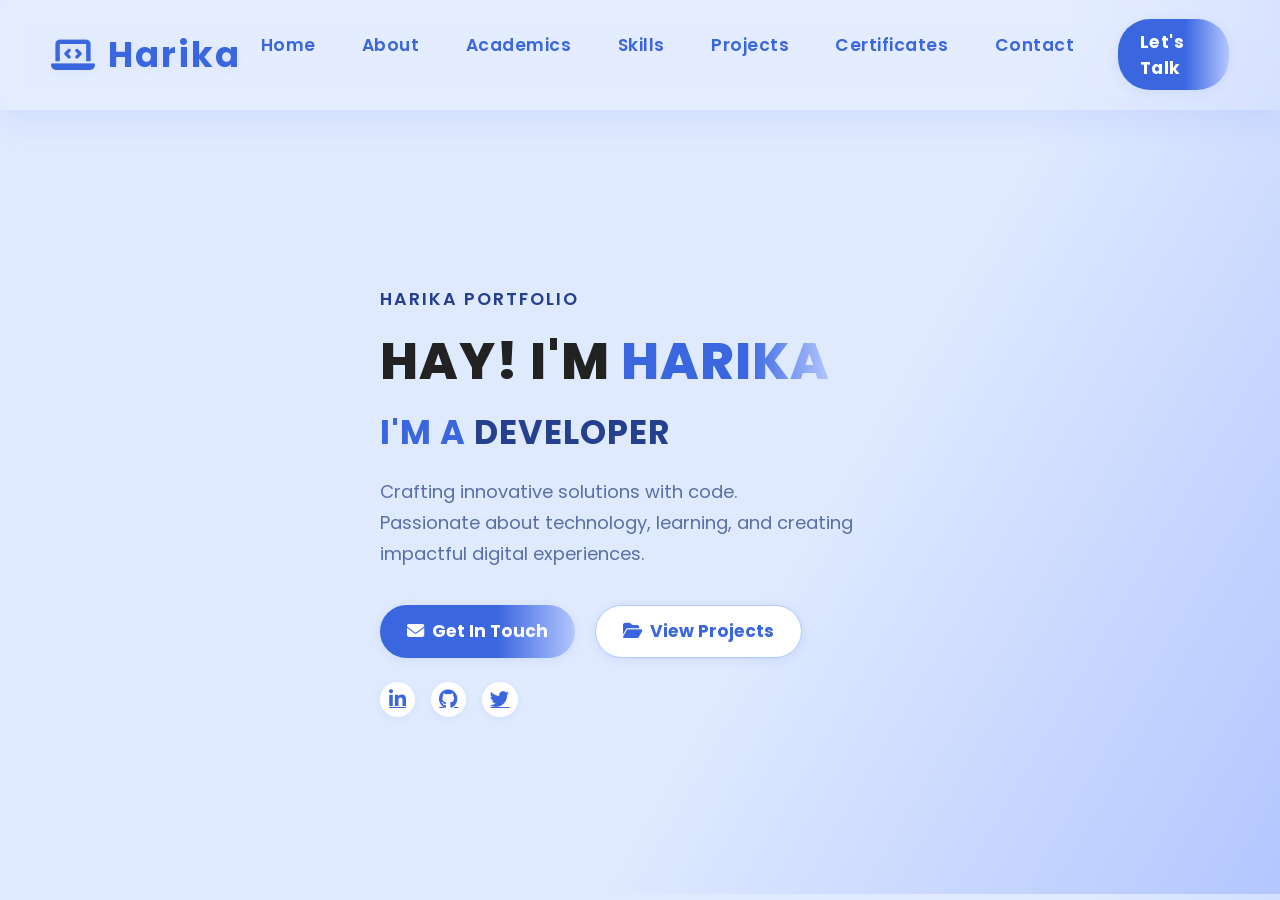
==== index.html @ 477cdb1f "Add files via upload" ====
<!DOCTYPE html>
<html lang="en">
<head>
    <meta charset="UTF-8">
    <title>Harika Portfolio</title>
    <link rel="stylesheet" href="style.css">
    <link href="https://fonts.googleapis.com/css2?family=Poppins:wght@400;600;700&display=swap" rel="stylesheet">
    <style>
        body {
            margin: 0;
            font-family: 'Poppins', 'Segoe UI', Arial, sans-serif;
            background: linear-gradient(120deg, #e0eaff 60%, #b3c6ff 100%);
            color: #222;
        }
        .navbar {
            display: flex;
            justify-content: space-between;
            align-items: center;
            background: rgba(255,255,255,0.14);
            padding: 1.2rem 4vw;
            position: sticky;
            top: 0;
            z-index: 10;
            backdrop-filter: blur(10px);
            box-shadow: 0 8px 32px rgba(58,102,224,0.10);
        }
        .navbar .logo {
            font-size: 2.2rem;
            font-weight: 700;
            color: #3a66e0;
            letter-spacing: 2px;
            display: flex;
            align-items: center;
            gap: 0.7rem;
            text-shadow: 0 2px 8px rgba(58,102,224,0.08);
        }
        .navbar nav {
            display: flex;
            align-items: center;
            gap: 0.5rem;
        }
        .navbar nav a {
            color: #3a66e0;
            text-decoration: none;
            margin: 0 1.2rem;
            font-weight: 600;
            font-size: 1.08rem;
            transition: color 0.2s;
            position: relative;
            letter-spacing: 0.5px;
            padding: 2px 0;
        }
        .navbar nav a:after {
            content: '';
            display: block;
            width: 0;
            height: 2px;
            background: #3a66e0;
            transition: width .3s;
            position: absolute;
            bottom: -4px;
            left: 0;
        }
        .navbar nav a:hover:after {
            width: 100%;
        }
        .navbar nav a:hover {
            color: #25408f;
        }
        .navbar .cta-btn {
            background: linear-gradient(90deg, #3a66e0 60%, #b3c6ff 100%);
            color: #fff;
            padding: 0.6rem 1.4rem;
            border-radius: 2rem;
            font-weight: 700;
            text-decoration: none;
            margin-left: 1.5rem;
            transition: background 0.2s, box-shadow 0.2s;
            box-shadow: 0 2px 12px rgba(58,102,224,0.10);
            border: none;
            outline: none;
            font-size: 1.08rem;
            letter-spacing: 0.5px;
        }
        .navbar .cta-btn:hover {
            background: #25408f;
            box-shadow: 0 4px 18px rgba(58,102,224,0.18);
        }
        .hero-section {
            display: flex;
            align-items: center;
            justify-content: center;
            min-height: 80vh;
            gap: 3rem;
            padding: 2rem 0;
            background: linear-gradient(120deg, #e0eaff 60%, #b3c6ff 100%);
        }
        .hero-content {
            max-width: 520px;
            color: #222;
            animation: fadeInLeft 1.2s cubic-bezier(.4,2,.6,1);
        }
        .hero-content .subtitle {
            color: #25408f;
            font-size: 1.1rem;
            letter-spacing: 2px;
            font-weight: 600;
            margin-bottom: 0.7rem;
            text-transform: uppercase;
        }
        .hero-content h1 {
            font-size: 3.2rem;
            font-weight: 800;
            margin: 0 0 0.5rem 0;
            color: #222;
            letter-spacing: 1px;
        }
        .hero-content h1 .highlight {
            color: #3a66e0;
            background: linear-gradient(90deg, #3a66e0 60%, #b3c6ff 100%);
            -webkit-background-clip: text;
            -webkit-text-fill-color: transparent;
            background-clip: text;
        }
        .hero-content h2 {
            font-size: 2.1rem;
            font-weight: 700;
            margin: 0 0 1.2rem 0;
            color: #3a66e0;
            letter-spacing: 1px;
        }
        .hero-content h2 .highlight {
            color: #25408f;
        }
        .hero-content p {
            color: #5a6fa7;
            font-size: 1.13rem;
            margin-bottom: 2.2rem;
            line-height: 1.7;
        }
        .hero-buttons {
            display: flex;
            gap: 1.2rem;
            margin-bottom: 1.5rem;
        }
        .hero-buttons a {
            display: flex;
            align-items: center;
            gap: 0.5rem;
            padding: 0.8rem 1.7rem;
            border-radius: 2rem;
            font-weight: 700;
            font-size: 1.08rem;
            text-decoration: none;
            border: none;
            transition: background 0.2s, color 0.2s, box-shadow 0.2s;
            box-shadow: 0 2px 12px rgba(58, 102, 224, 0.10);
        }
        .hero-buttons .primary {
            background: linear-gradient(90deg, #3a66e0 60%, #b3c6ff 100%);
            color: #fff;
        }
        .hero-buttons .primary:hover {
            background: #3a66e0;
            box-shadow: 0 4px 18px rgba(58,102,224,0.18);
        }
        .hero-buttons .secondary {
            background: #fff;
            color: #3a66e0;
            border: 1.5px solid #b3c6ff;
        }
        .hero-buttons .secondary:hover {
            background: #e0eaff;
            color: #25408f;
        }
        .hero-socials {
            display: flex;
            gap: 1rem;
            margin-top: 0.5rem;
        }
        .hero-socials a {
            background: #fff;
            border-radius: 50%;
            width: 2.2rem;
            height: 2.2rem;
            display: flex;
            align-items: center;
            justify-content: center;
            color: #3a66e0;
            font-size: 1.2rem;
            box-shadow: 0 2px 8px rgba(58, 102, 224, 0.07);
            transition: background 0.2s, color 0.2s, transform 0.2s;
        }
        .hero-socials a:hover {
            background: #3a66e0;
            color: #fff;
            transform: scale(1.13) rotate(-8deg);
        }
        .hero-image-container {
            position: relative;
            display: flex;
            align-items: center;
            justify-content: center;
            animation: fadeInRight 1.2s cubic-bezier(.4,2,.6,1);
        }
        .hero-image-bg {
            position: absolute;
            left: 50%;
            top: 50%;
            transform: translate(-50%, -50%);
            width: 340px;
            height: 340px;
            background: radial-gradient(circle at 60% 40%, #b3c6ff 60%, #e0eaff 100%);
            border-radius: 50%;
            z-index: 1;
            filter: blur(0.5px);
        }
        .hero-image {
            width: 260px;
            height: 340px;
            object-fit: cover;
            border-radius: 1.5rem;
            position: relative;
            z-index: 2;
            box-shadow: 0 8px 32px rgba(58, 102, 224, 0.13);
            background: #fff;
        }
        .circle-profile {
            width: 260px;
            height: 260px;
            border-radius: 50%;
            object-fit: cover;
            box-shadow: 0 8px 32px rgba(58, 102, 224, 0.13);
            background: #fff;
            border: 8px solid #e0eaff;
        }
        @media (max-width: 1000px) {
            .hero-section {
                flex-direction: column;
                gap: 2rem;
                padding: 2rem 1rem;
            }
            .hero-image-bg {
                width: 220px;
                height: 220px;
            }
            .hero-image {
                width: 150px;
                height: 200px;
            }
            .circle-profile {
                width: 140px;
                height: 140px;
            }
            .hero-content h1 {
                font-size: 2.1rem;
            }
            .hero-content h2 {
                font-size: 1.3rem;
            }
        }
        @media (max-width: 600px) {
            .navbar {
                flex-direction: column;
                align-items: stretch;
                gap: 0.7rem;
                padding: 0.7rem 1vw;
            }
            .navbar .logo {
                font-size: 1.3rem;
            }
            .navbar nav a {
                margin: 0 0.5rem;
                font-size: 1rem;
            }
            .navbar .cta-btn {
                font-size: 0.98rem;
                padding: 0.5rem 1.1rem;
            }
        }
        @keyframes fadeInLeft {
            from { opacity: 0; transform: translateX(-40px);}
            to { opacity: 1; transform: none;}
        }
        @keyframes fadeInRight {
            from { opacity: 0; transform: translateX(40px);}
            to { opacity: 1; transform: none;}
        }
    </style>
    <!-- Font Awesome for icons -->
    <link rel="stylesheet" href="https://cdnjs.cloudflare.com/ajax/libs/font-awesome/6.4.2/css/all.min.css">
</head>
<body>
    <div class="navbar">
        <div class="logo"><i class="fa-solid fa-laptop-code"></i> Harika</div>
        <nav>
            <a href="index.html">Home</a>
            <a href="about.html">About</a>
            <a href="academic.html">Academics</a>
            <a href="skills.html">Skills</a>
            <a href="projects.html">Projects</a>
            <a href="certificate.html">Certificates</a>
            <a href="contact.html">Contact</a>
        </nav>
        <a href="contact.html" class="cta-btn">Let's Talk</a>
    </div>
    <div class="hero-section">
        <div class="hero-content">
            <div class="subtitle">HARIKA PORTFOLIO</div>
            <h1>HAY! I'M <span class="highlight">HARIKA</span></h1>
            <h2>I'M A <span class="highlight">DEVELOPER</span></h2>
            <p>
                Crafting innovative solutions with code.<br>
                Passionate about technology, learning, and creating impactful digital experiences.
            </p>
            <div class="hero-buttons">
                <a href="contact.html" class="primary"><i class="fa-solid fa-envelope"></i> Get In Touch</a>
                <a href="projects.html" class="secondary"><i class="fa-solid fa-folder-open"></i> View Projects</a>
            </div>
            <div class="hero-socials">
                <a href="https://www.linkedin.com/in/harika387" title="LinkedIn" target="_blank"><i class="fab fa-linkedin-in"></i></a>
                <a href="https://github.com/harika387" title="GitHub" target="_blank"><i class="fab fa-github"></i></a>
                <a href="#" title="Twitter"><i class="fab fa-twitter"></i></a>
            </div>
        </div>
    </div>
</body>
</html>
---- style.css ----
/* filepath: d:\Harika Pro\portfolio\style.css */
body {
  font-family: 'Poppins', sans-serif;
  margin: 0;
  padding: 0;
  background-color: #f4f4f4;
  color: #333;
}

.container {
  max-width: 900px;
  margin: auto;
  padding: 20px;
  background: #fff;
  box-shadow: 0 0 10px rgba(0, 0, 0, 0.1);
  border-radius: 8px;
}

header {
  text-align: center;
  margin-bottom: 30px;
}

header h1 {
  margin: 0;
  font-size: 2.5rem;
  color: #007acc;
}

header p {
  font-size: 1.1rem;
  color: #555;
}

nav {
  display: flex;
  justify-content: center;
  margin-bottom: 20px;
}

nav a {
  margin: 0 15px;
  text-decoration: none;
  color: #007acc;
  font-weight: 600;
  transition: color 0.3s;
}

nav a:hover {
  color: #005999;
}

section {
  margin-bottom: 30px;
}

section h2 {
  color: #007acc;
  border-bottom: 2px solid #007acc;
  padding-bottom: 5px;
  margin-bottom: 10px;
}

ul {
  list-style-type: disc;
  margin-left: 20px;
}

.experience h3 {
  margin: 5px 0;
}

footer {
  text-align: center;
  font-size: 0.9em;
  color: #666;
  margin-top: 20px;
}

footer p {
  margin: 0;
}

.button {
  display: inline-block;
  padding: 10px 20px;
  background-color: #007acc;
  color: white;
  text-decoration: none;
  border-radius: 5px;
  transition: background-color 0.3s;
}

.button:hover {
  background-color: #005999;
}

.hero {
  background: linear-gradient(to right, #007acc, #00c6ff);
  color: white;
  padding: 60px 20px;
  text-align: center;
  border-radius: 8px;
  margin-bottom: 30px;
}

.hero h1 {
  font-size: 3rem;
}

.hero p {
  font-size: 1.2rem;
}
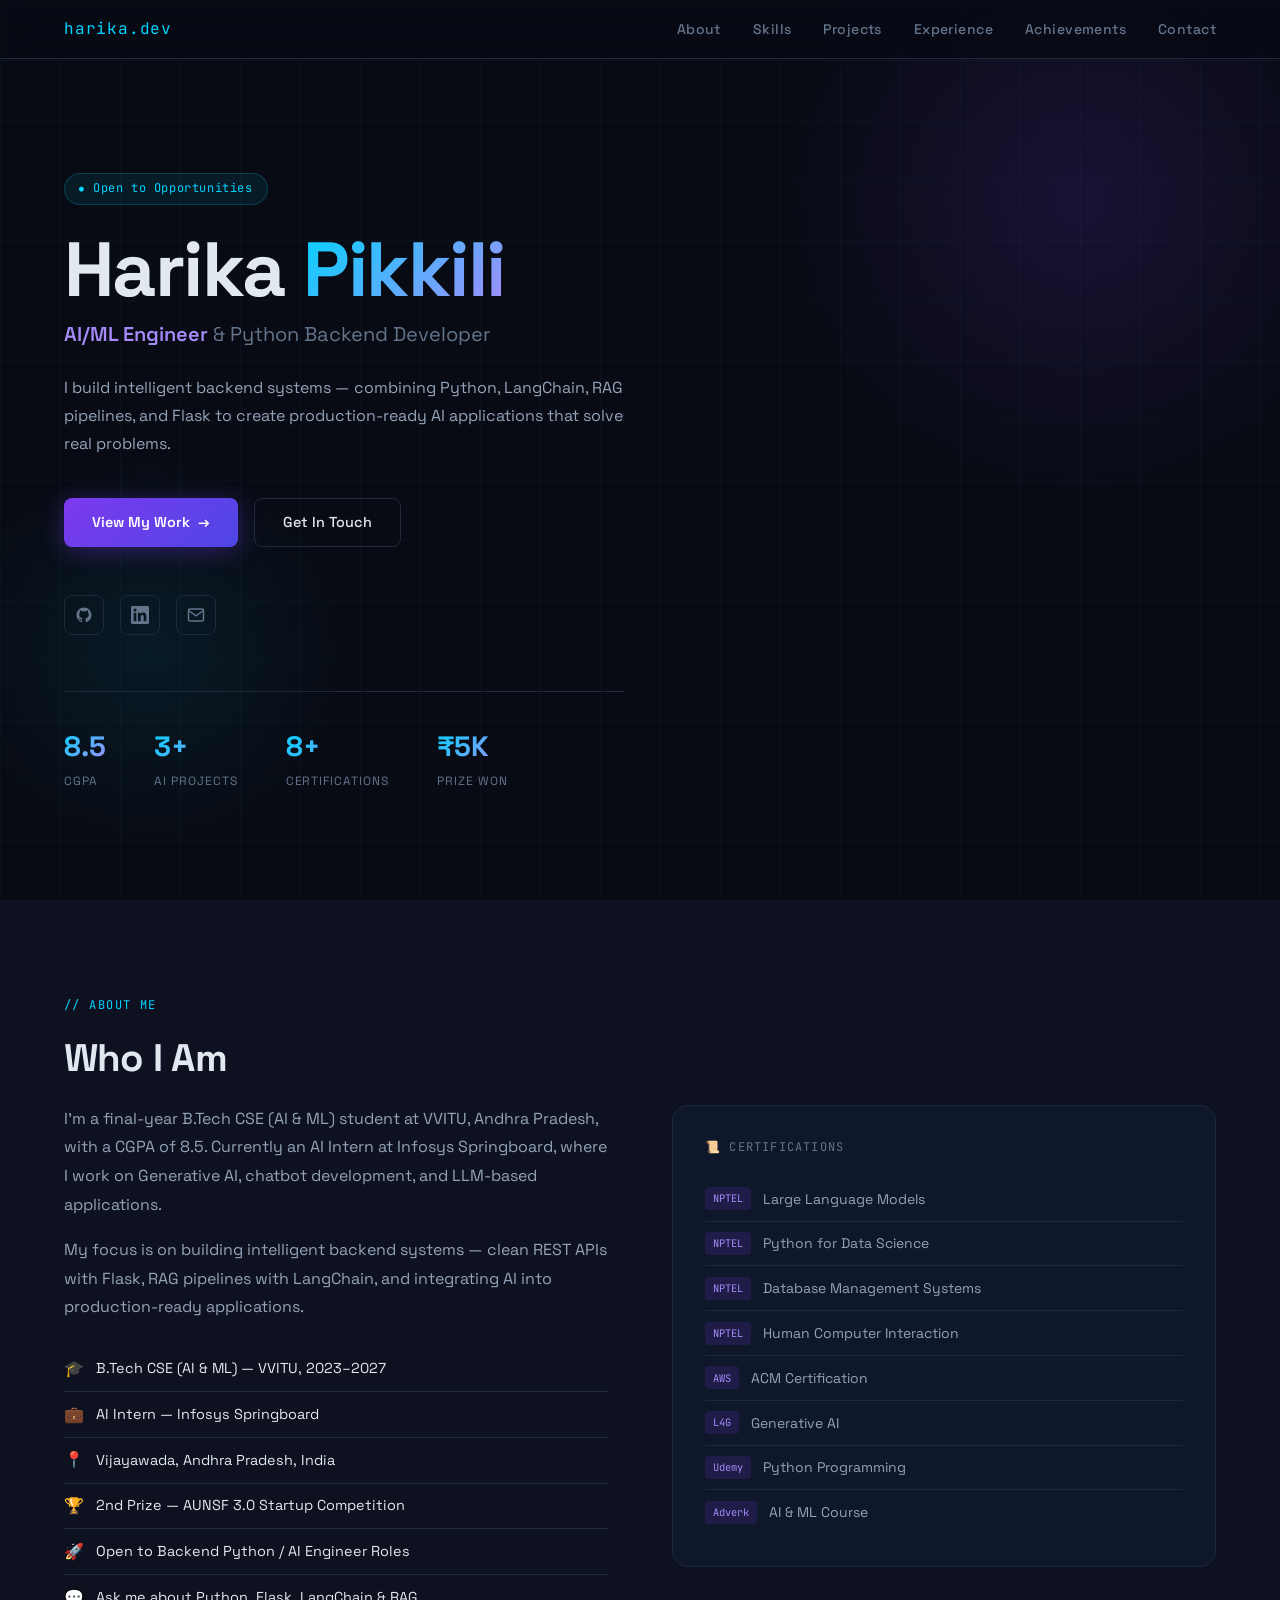
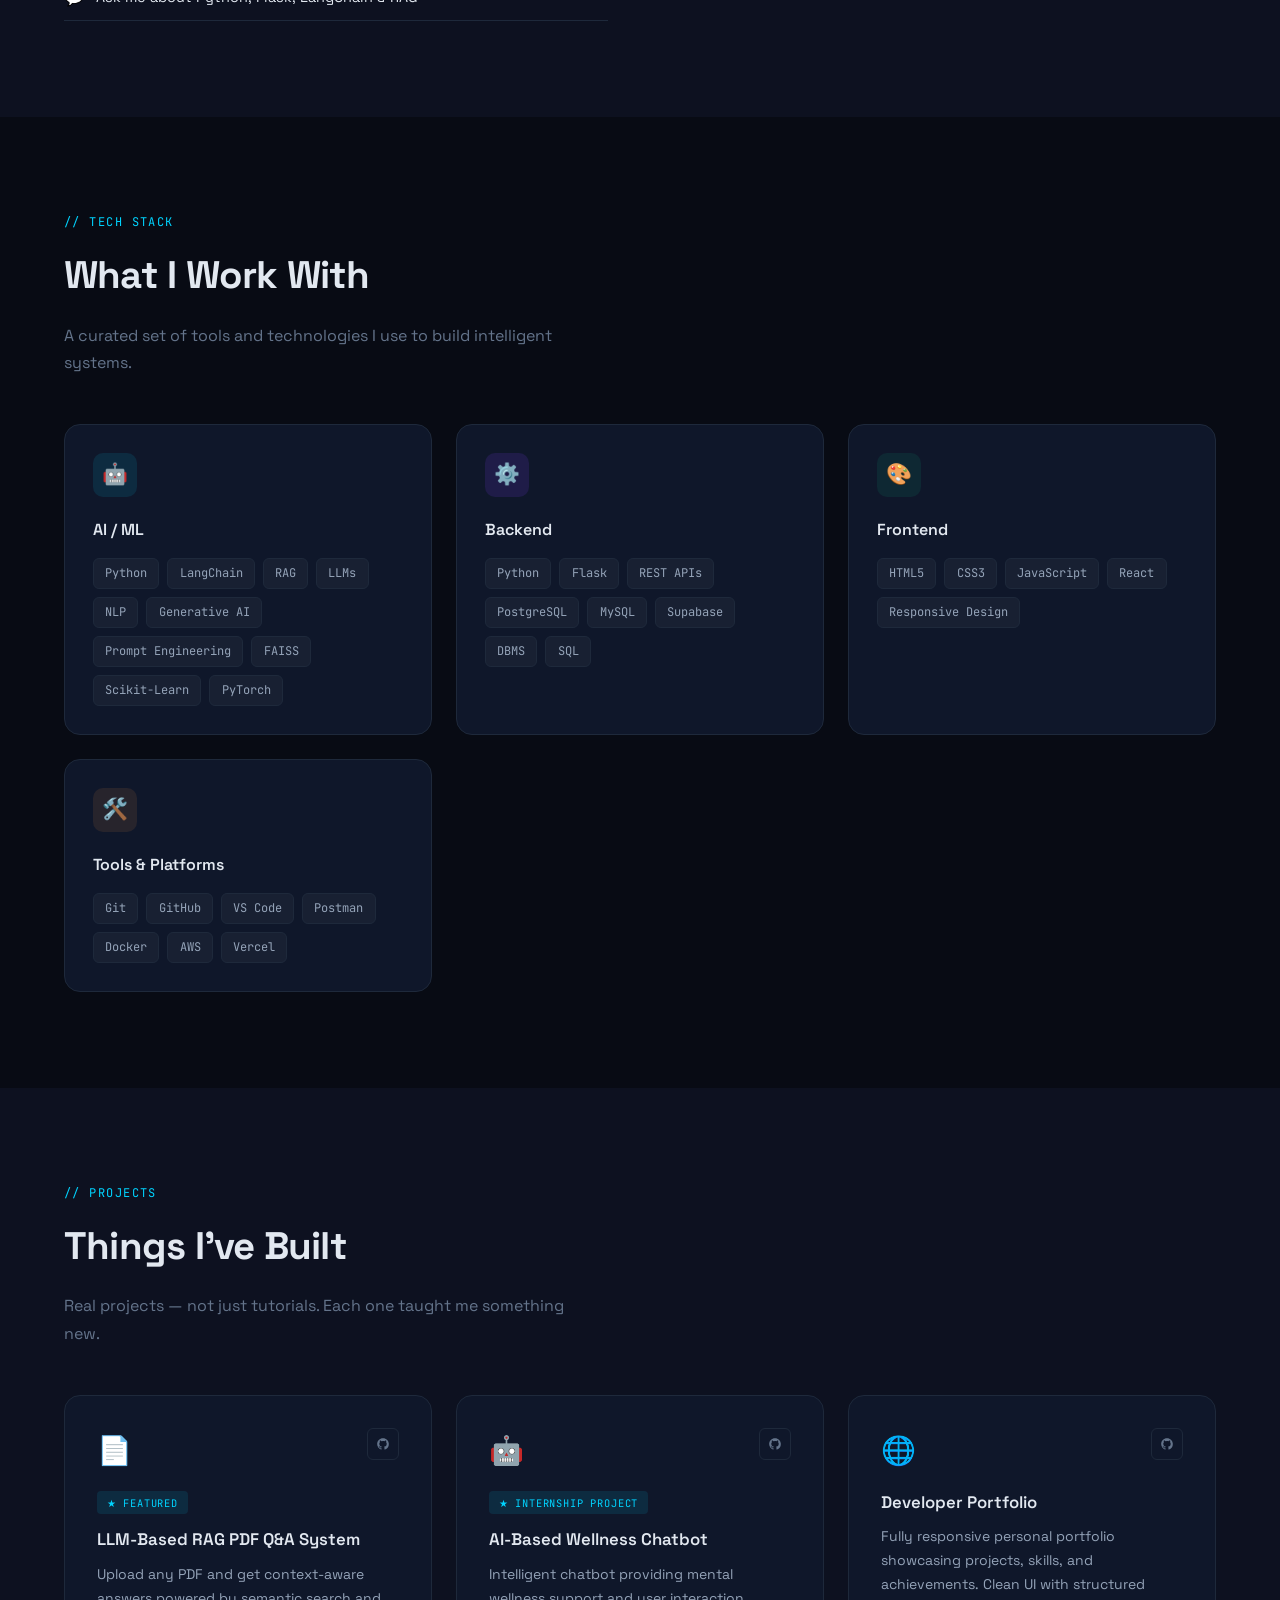
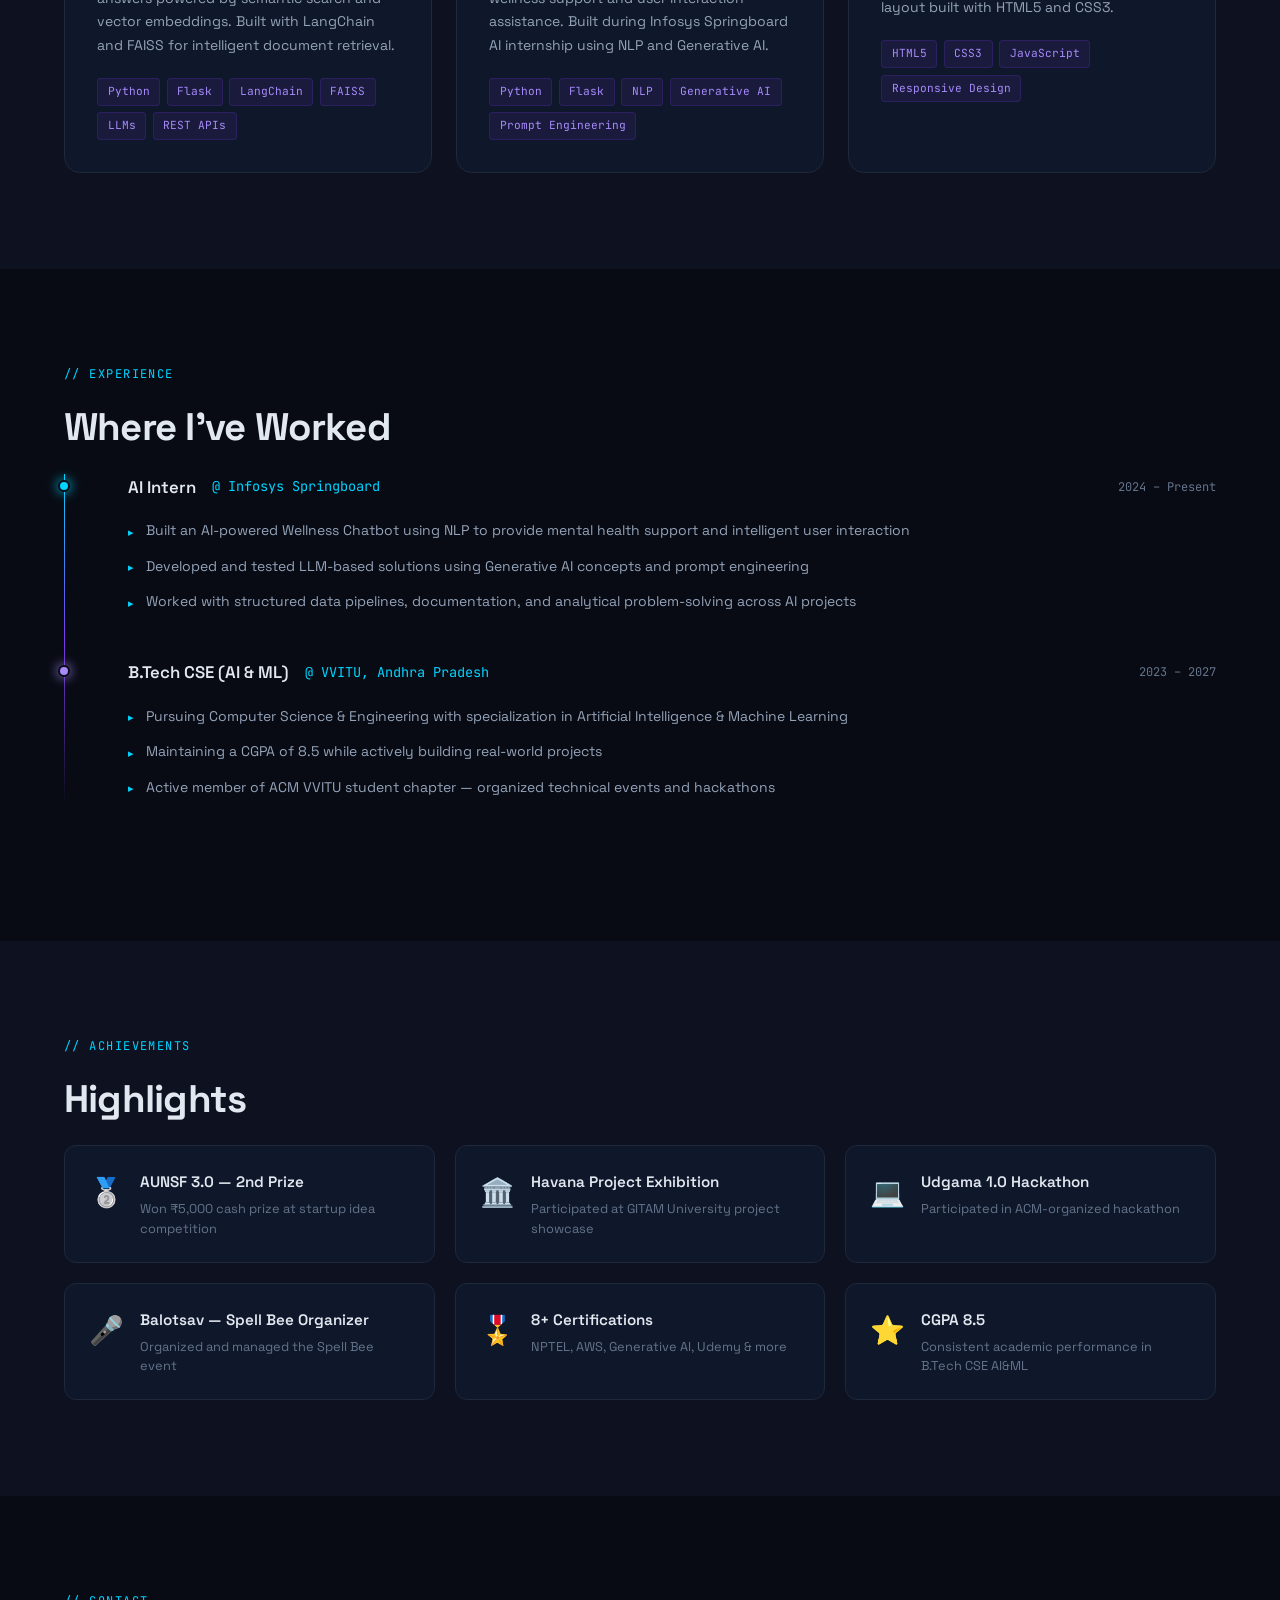
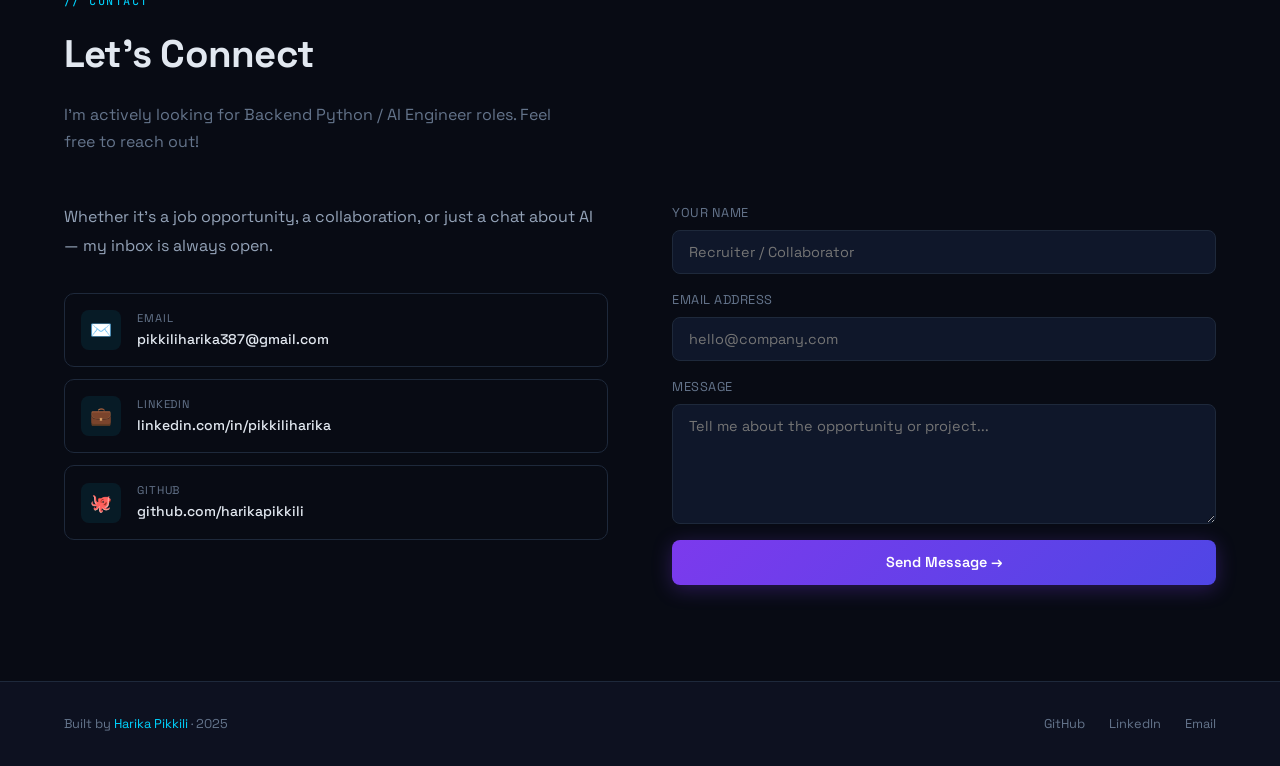
==== commit 22a7ba70: "Update print statement from 'Hello' to 'Goodbye'" ====
--- a/index.html
+++ b/index.html
@@ -1,328 +1,925 @@
 <!DOCTYPE html>
 <html lang="en">
 <head>
-    <meta charset="UTF-8">
-    <title>Harika Portfolio</title>
-    <link rel="stylesheet" href="style.css">
-    <link href="https://fonts.googleapis.com/css2?family=Poppins:wght@400;600;700&display=swap" rel="stylesheet">
-    <style>
-        body {
-            margin: 0;
-            font-family: 'Poppins', 'Segoe UI', Arial, sans-serif;
-            background: linear-gradient(120deg, #e0eaff 60%, #b3c6ff 100%);
-            color: #222;
-        }
-        .navbar {
-            display: flex;
-            justify-content: space-between;
-            align-items: center;
-            background: rgba(255,255,255,0.14);
-            padding: 1.2rem 4vw;
-            position: sticky;
-            top: 0;
-            z-index: 10;
-            backdrop-filter: blur(10px);
-            box-shadow: 0 8px 32px rgba(58,102,224,0.10);
-        }
-        .navbar .logo {
-            font-size: 2.2rem;
-            font-weight: 700;
-            color: #3a66e0;
-            letter-spacing: 2px;
-            display: flex;
-            align-items: center;
-            gap: 0.7rem;
-            text-shadow: 0 2px 8px rgba(58,102,224,0.08);
-        }
-        .navbar nav {
-            display: flex;
-            align-items: center;
-            gap: 0.5rem;
-        }
-        .navbar nav a {
-            color: #3a66e0;
-            text-decoration: none;
-            margin: 0 1.2rem;
-            font-weight: 600;
-            font-size: 1.08rem;
-            transition: color 0.2s;
-            position: relative;
-            letter-spacing: 0.5px;
-            padding: 2px 0;
-        }
-        .navbar nav a:after {
-            content: '';
-            display: block;
-            width: 0;
-            height: 2px;
-            background: #3a66e0;
-            transition: width .3s;
-            position: absolute;
-            bottom: -4px;
-            left: 0;
-        }
-        .navbar nav a:hover:after {
-            width: 100%;
-        }
-        .navbar nav a:hover {
-            color: #25408f;
-        }
-        .navbar .cta-btn {
-            background: linear-gradient(90deg, #3a66e0 60%, #b3c6ff 100%);
-            color: #fff;
-            padding: 0.6rem 1.4rem;
-            border-radius: 2rem;
-            font-weight: 700;
-            text-decoration: none;
-            margin-left: 1.5rem;
-            transition: background 0.2s, box-shadow 0.2s;
-            box-shadow: 0 2px 12px rgba(58,102,224,0.10);
-            border: none;
-            outline: none;
-            font-size: 1.08rem;
-            letter-spacing: 0.5px;
-        }
-        .navbar .cta-btn:hover {
-            background: #25408f;
-            box-shadow: 0 4px 18px rgba(58,102,224,0.18);
-        }
-        .hero-section {
-            display: flex;
-            align-items: center;
-            justify-content: center;
-            min-height: 80vh;
-            gap: 3rem;
-            padding: 2rem 0;
-            background: linear-gradient(120deg, #e0eaff 60%, #b3c6ff 100%);
-        }
-        .hero-content {
-            max-width: 520px;
-            color: #222;
-            animation: fadeInLeft 1.2s cubic-bezier(.4,2,.6,1);
-        }
-        .hero-content .subtitle {
-            color: #25408f;
-            font-size: 1.1rem;
-            letter-spacing: 2px;
-            font-weight: 600;
-            margin-bottom: 0.7rem;
-            text-transform: uppercase;
-        }
-        .hero-content h1 {
-            font-size: 3.2rem;
-            font-weight: 800;
-            margin: 0 0 0.5rem 0;
-            color: #222;
-            letter-spacing: 1px;
-        }
-        .hero-content h1 .highlight {
-            color: #3a66e0;
-            background: linear-gradient(90deg, #3a66e0 60%, #b3c6ff 100%);
-            -webkit-background-clip: text;
-            -webkit-text-fill-color: transparent;
-            background-clip: text;
-        }
-        .hero-content h2 {
-            font-size: 2.1rem;
-            font-weight: 700;
-            margin: 0 0 1.2rem 0;
-            color: #3a66e0;
-            letter-spacing: 1px;
-        }
-        .hero-content h2 .highlight {
-            color: #25408f;
-        }
-        .hero-content p {
-            color: #5a6fa7;
-            font-size: 1.13rem;
-            margin-bottom: 2.2rem;
-            line-height: 1.7;
-        }
-        .hero-buttons {
-            display: flex;
-            gap: 1.2rem;
-            margin-bottom: 1.5rem;
-        }
-        .hero-buttons a {
-            display: flex;
-            align-items: center;
-            gap: 0.5rem;
-            padding: 0.8rem 1.7rem;
-            border-radius: 2rem;
-            font-weight: 700;
-            font-size: 1.08rem;
-            text-decoration: none;
-            border: none;
-            transition: background 0.2s, color 0.2s, box-shadow 0.2s;
-            box-shadow: 0 2px 12px rgba(58, 102, 224, 0.10);
-        }
-        .hero-buttons .primary {
-            background: linear-gradient(90deg, #3a66e0 60%, #b3c6ff 100%);
-            color: #fff;
-        }
-        .hero-buttons .primary:hover {
-            background: #3a66e0;
-            box-shadow: 0 4px 18px rgba(58,102,224,0.18);
-        }
-        .hero-buttons .secondary {
-            background: #fff;
-            color: #3a66e0;
-            border: 1.5px solid #b3c6ff;
-        }
-        .hero-buttons .secondary:hover {
-            background: #e0eaff;
-            color: #25408f;
-        }
-        .hero-socials {
-            display: flex;
-            gap: 1rem;
-            margin-top: 0.5rem;
-        }
-        .hero-socials a {
-            background: #fff;
-            border-radius: 50%;
-            width: 2.2rem;
-            height: 2.2rem;
-            display: flex;
-            align-items: center;
-            justify-content: center;
-            color: #3a66e0;
-            font-size: 1.2rem;
-            box-shadow: 0 2px 8px rgba(58, 102, 224, 0.07);
-            transition: background 0.2s, color 0.2s, transform 0.2s;
-        }
-        .hero-socials a:hover {
-            background: #3a66e0;
-            color: #fff;
-            transform: scale(1.13) rotate(-8deg);
-        }
-        .hero-image-container {
-            position: relative;
-            display: flex;
-            align-items: center;
-            justify-content: center;
-            animation: fadeInRight 1.2s cubic-bezier(.4,2,.6,1);
-        }
-        .hero-image-bg {
-            position: absolute;
-            left: 50%;
-            top: 50%;
-            transform: translate(-50%, -50%);
-            width: 340px;
-            height: 340px;
-            background: radial-gradient(circle at 60% 40%, #b3c6ff 60%, #e0eaff 100%);
-            border-radius: 50%;
-            z-index: 1;
-            filter: blur(0.5px);
-        }
-        .hero-image {
-            width: 260px;
-            height: 340px;
-            object-fit: cover;
-            border-radius: 1.5rem;
-            position: relative;
-            z-index: 2;
-            box-shadow: 0 8px 32px rgba(58, 102, 224, 0.13);
-            background: #fff;
-        }
-        .circle-profile {
-            width: 260px;
-            height: 260px;
-            border-radius: 50%;
-            object-fit: cover;
-            box-shadow: 0 8px 32px rgba(58, 102, 224, 0.13);
-            background: #fff;
-            border: 8px solid #e0eaff;
-        }
-        @media (max-width: 1000px) {
-            .hero-section {
-                flex-direction: column;
-                gap: 2rem;
-                padding: 2rem 1rem;
-            }
-            .hero-image-bg {
-                width: 220px;
-                height: 220px;
-            }
-            .hero-image {
-                width: 150px;
-                height: 200px;
-            }
-            .circle-profile {
-                width: 140px;
-                height: 140px;
-            }
-            .hero-content h1 {
-                font-size: 2.1rem;
-            }
-            .hero-content h2 {
-                font-size: 1.3rem;
-            }
-        }
-        @media (max-width: 600px) {
-            .navbar {
-                flex-direction: column;
-                align-items: stretch;
-                gap: 0.7rem;
-                padding: 0.7rem 1vw;
-            }
-            .navbar .logo {
-                font-size: 1.3rem;
-            }
-            .navbar nav a {
-                margin: 0 0.5rem;
-                font-size: 1rem;
-            }
-            .navbar .cta-btn {
-                font-size: 0.98rem;
-                padding: 0.5rem 1.1rem;
-            }
-        }
-        @keyframes fadeInLeft {
-            from { opacity: 0; transform: translateX(-40px);}
-            to { opacity: 1; transform: none;}
-        }
-        @keyframes fadeInRight {
-            from { opacity: 0; transform: translateX(40px);}
-            to { opacity: 1; transform: none;}
-        }
-    </style>
-    <!-- Font Awesome for icons -->
-    <link rel="stylesheet" href="https://cdnjs.cloudflare.com/ajax/libs/font-awesome/6.4.2/css/all.min.css">
+<meta charset="UTF-8"/>
+<meta name="viewport" content="width=device-width, initial-scale=1.0"/>
+<title>Harika Pikkili — AI/ML Engineer & Python Backend Developer</title>
+<link rel="preconnect" href="https://fonts.googleapis.com"/>
+<link href="https://fonts.googleapis.com/css2?family=Space+Grotesk:wght@300;400;500;600;700&family=JetBrains+Mono:wght@400;500&display=swap" rel="stylesheet"/>
+<style>
+  :root {
+    --bg:        #080b14;
+    --bg2:       #0d1120;
+    --bg3:       #111827;
+    --cyan:      #00d4ff;
+    --violet:    #7c3aed;
+    --violet2:   #a78bfa;
+    --text:      #e2e8f0;
+    --muted:     #64748b;
+    --border:    #1e293b;
+    --card:      #0f172a;
+    --mono:      'JetBrains Mono', monospace;
+    --sans:      'Space Grotesk', sans-serif;
+  }
+
+  *, *::before, *::after { box-sizing: border-box; margin: 0; padding: 0; }
+
+  html { scroll-behavior: smooth; }
+
+  body {
+    font-family: var(--sans);
+    background: var(--bg);
+    color: var(--text);
+    line-height: 1.6;
+    overflow-x: hidden;
+  }
+
+  /* ── SCROLLBAR ── */
+  ::-webkit-scrollbar { width: 4px; }
+  ::-webkit-scrollbar-track { background: var(--bg); }
+  ::-webkit-scrollbar-thumb { background: var(--violet); border-radius: 2px; }
+
+  /* ── NAV ── */
+  nav {
+    position: fixed; top: 0; left: 0; right: 0; z-index: 100;
+    display: flex; align-items: center; justify-content: space-between;
+    padding: 1rem 4rem;
+    background: rgba(8,11,20,0.85);
+    backdrop-filter: blur(16px);
+    border-bottom: 1px solid var(--border);
+  }
+  .nav-logo {
+    font-family: var(--mono);
+    font-size: 1rem;
+    color: var(--cyan);
+    text-decoration: none;
+    letter-spacing: 0.05em;
+  }
+  .nav-links { display: flex; gap: 2rem; list-style: none; }
+  .nav-links a {
+    color: var(--muted);
+    text-decoration: none;
+    font-size: 0.875rem;
+    font-weight: 500;
+    letter-spacing: 0.03em;
+    transition: color 0.2s;
+  }
+  .nav-links a:hover { color: var(--cyan); }
+
+  /* ── HERO ── */
+  #hero {
+    min-height: 100vh;
+    display: flex; align-items: center;
+    padding: 8rem 4rem 4rem;
+    position: relative;
+    overflow: hidden;
+  }
+  .hero-grid {
+    position: absolute; inset: 0;
+    background-image:
+      linear-gradient(rgba(0,212,255,0.03) 1px, transparent 1px),
+      linear-gradient(90deg, rgba(0,212,255,0.03) 1px, transparent 1px);
+    background-size: 60px 60px;
+  }
+  .hero-glow {
+    position: absolute;
+    width: 600px; height: 600px;
+    background: radial-gradient(circle, rgba(124,58,237,0.15) 0%, transparent 70%);
+    top: -100px; right: -100px;
+    pointer-events: none;
+  }
+  .hero-glow2 {
+    position: absolute;
+    width: 400px; height: 400px;
+    background: radial-gradient(circle, rgba(0,212,255,0.08) 0%, transparent 70%);
+    bottom: 50px; left: -50px;
+    pointer-events: none;
+  }
+  .hero-content { position: relative; max-width: 820px; }
+  .hero-tag {
+    display: inline-flex; align-items: center; gap: 0.5rem;
+    background: rgba(0,212,255,0.08);
+    border: 1px solid rgba(0,212,255,0.2);
+    color: var(--cyan);
+    font-family: var(--mono);
+    font-size: 0.75rem;
+    padding: 0.35rem 0.9rem;
+    border-radius: 100px;
+    margin-bottom: 1.5rem;
+    letter-spacing: 0.05em;
+  }
+  .hero-tag::before { content: '●'; font-size: 0.5rem; animation: pulse 2s infinite; }
+  @keyframes pulse { 0%,100%{opacity:1} 50%{opacity:0.3} }
+
+  .hero-name {
+    font-size: clamp(2.8rem, 6vw, 5rem);
+    font-weight: 700;
+    line-height: 1.05;
+    letter-spacing: -0.02em;
+    margin-bottom: 0.5rem;
+  }
+  .hero-name .first { color: var(--text); }
+  .hero-name .last {
+    background: linear-gradient(135deg, var(--cyan), var(--violet2));
+    -webkit-background-clip: text;
+    -webkit-text-fill-color: transparent;
+    background-clip: text;
+  }
+  .hero-role {
+    font-size: 1.25rem;
+    color: var(--muted);
+    margin-bottom: 1.5rem;
+    font-weight: 400;
+  }
+  .hero-role span { color: var(--violet2); font-weight: 600; }
+
+  .hero-desc {
+    font-size: 1rem;
+    color: #94a3b8;
+    max-width: 560px;
+    margin-bottom: 2.5rem;
+    line-height: 1.75;
+  }
+
+  .hero-cta { display: flex; gap: 1rem; flex-wrap: wrap; }
+  .btn-primary {
+    display: inline-flex; align-items: center; gap: 0.5rem;
+    background: linear-gradient(135deg, var(--violet), #4f46e5);
+    color: #fff;
+    padding: 0.75rem 1.75rem;
+    border-radius: 8px;
+    text-decoration: none;
+    font-weight: 600;
+    font-size: 0.9rem;
+    transition: transform 0.2s, box-shadow 0.2s;
+    box-shadow: 0 4px 24px rgba(124,58,237,0.35);
+  }
+  .btn-primary:hover { transform: translateY(-2px); box-shadow: 0 8px 32px rgba(124,58,237,0.5); }
+  .btn-outline {
+    display: inline-flex; align-items: center; gap: 0.5rem;
+    border: 1px solid var(--border);
+    color: var(--text);
+    padding: 0.75rem 1.75rem;
+    border-radius: 8px;
+    text-decoration: none;
+    font-weight: 500;
+    font-size: 0.9rem;
+    transition: border-color 0.2s, color 0.2s;
+  }
+  .btn-outline:hover { border-color: var(--cyan); color: var(--cyan); }
+
+  .hero-socials {
+    display: flex; gap: 1rem; margin-top: 3rem;
+  }
+  .social-link {
+    display: flex; align-items: center; justify-content: center;
+    width: 40px; height: 40px;
+    border: 1px solid var(--border);
+    border-radius: 8px;
+    color: var(--muted);
+    text-decoration: none;
+    font-size: 1.1rem;
+    transition: all 0.2s;
+  }
+  .social-link:hover { border-color: var(--cyan); color: var(--cyan); background: rgba(0,212,255,0.05); }
+
+  .hero-stats {
+    display: flex; gap: 3rem; margin-top: 3.5rem;
+    padding-top: 2rem;
+    border-top: 1px solid var(--border);
+  }
+  .stat-num {
+    font-size: 1.75rem; font-weight: 700;
+    background: linear-gradient(135deg, var(--cyan), var(--violet2));
+    -webkit-background-clip: text; -webkit-text-fill-color: transparent; background-clip: text;
+  }
+  .stat-label { font-size: 0.75rem; color: var(--muted); margin-top: 0.2rem; text-transform: uppercase; letter-spacing: 0.08em; }
+
+  /* ── SECTIONS ── */
+  section { padding: 6rem 4rem; }
+  .section-label {
+    font-family: var(--mono);
+    font-size: 0.75rem;
+    color: var(--cyan);
+    letter-spacing: 0.12em;
+    text-transform: uppercase;
+    margin-bottom: 0.75rem;
+  }
+  .section-title {
+    font-size: clamp(1.8rem, 3vw, 2.5rem);
+    font-weight: 700;
+    letter-spacing: -0.02em;
+    margin-bottom: 1rem;
+  }
+  .section-sub {
+    color: var(--muted);
+    font-size: 1rem;
+    max-width: 520px;
+    margin-bottom: 3rem;
+    line-height: 1.7;
+  }
+
+  /* ── ABOUT ── */
+  #about { background: var(--bg2); }
+  .about-grid {
+    display: grid; grid-template-columns: 1fr 1fr; gap: 4rem; align-items: start;
+  }
+  .about-text p { color: #94a3b8; line-height: 1.8; margin-bottom: 1rem; }
+  .about-list { list-style: none; margin-top: 1.5rem; }
+  .about-list li {
+    display: flex; align-items: center; gap: 0.75rem;
+    padding: 0.6rem 0;
+    border-bottom: 1px solid var(--border);
+    color: var(--text);
+    font-size: 0.9rem;
+  }
+  .about-list li span.icon { color: var(--cyan); font-size: 1rem; width: 20px; }
+
+  .about-card {
+    background: var(--card);
+    border: 1px solid var(--border);
+    border-radius: 16px;
+    padding: 2rem;
+  }
+  .about-card-title {
+    font-size: 0.75rem;
+    color: var(--muted);
+    text-transform: uppercase;
+    letter-spacing: 0.1em;
+    margin-bottom: 1.25rem;
+    font-family: var(--mono);
+  }
+  .cert-item {
+    display: flex; align-items: center; gap: 0.75rem;
+    padding: 0.65rem 0;
+    border-bottom: 1px solid var(--border);
+    font-size: 0.875rem;
+    color: #94a3b8;
+  }
+  .cert-item:last-child { border-bottom: none; }
+  .cert-badge {
+    display: inline-block;
+    background: rgba(124,58,237,0.15);
+    color: var(--violet2);
+    font-size: 0.65rem;
+    padding: 0.2rem 0.5rem;
+    border-radius: 4px;
+    font-family: var(--mono);
+    white-space: nowrap;
+  }
+
+  /* ── SKILLS ── */
+  #skills { background: var(--bg); }
+  .skills-grid {
+    display: grid;
+    grid-template-columns: repeat(auto-fit, minmax(280px, 1fr));
+    gap: 1.5rem;
+  }
+  .skill-card {
+    background: var(--card);
+    border: 1px solid var(--border);
+    border-radius: 16px;
+    padding: 1.75rem;
+    transition: border-color 0.2s, transform 0.2s;
+  }
+  .skill-card:hover { border-color: rgba(0,212,255,0.3); transform: translateY(-4px); }
+  .skill-card-icon {
+    width: 44px; height: 44px;
+    border-radius: 10px;
+    display: flex; align-items: center; justify-content: center;
+    font-size: 1.3rem;
+    margin-bottom: 1.25rem;
+  }
+  .icon-cyan { background: rgba(0,212,255,0.1); }
+  .icon-violet { background: rgba(124,58,237,0.15); }
+  .icon-green { background: rgba(16,185,129,0.1); }
+  .icon-orange { background: rgba(251,146,60,0.1); }
+  .skill-card h3 { font-size: 1rem; font-weight: 600; margin-bottom: 1rem; }
+  .skill-tags { display: flex; flex-wrap: wrap; gap: 0.5rem; }
+  .tag {
+    background: rgba(255,255,255,0.04);
+    border: 1px solid var(--border);
+    color: #94a3b8;
+    font-size: 0.75rem;
+    padding: 0.3rem 0.7rem;
+    border-radius: 6px;
+    font-family: var(--mono);
+    transition: all 0.15s;
+  }
+  .tag:hover { background: rgba(0,212,255,0.08); border-color: rgba(0,212,255,0.3); color: var(--cyan); }
+
+  /* ── PROJECTS ── */
+  #projects { background: var(--bg2); }
+  .projects-grid {
+    display: grid;
+    grid-template-columns: repeat(auto-fit, minmax(340px, 1fr));
+    gap: 1.5rem;
+  }
+  .project-card {
+    background: var(--card);
+    border: 1px solid var(--border);
+    border-radius: 16px;
+    padding: 2rem;
+    position: relative;
+    overflow: hidden;
+    transition: border-color 0.2s, transform 0.2s;
+  }
+  .project-card::before {
+    content: '';
+    position: absolute; top: 0; left: 0; right: 0;
+    height: 3px;
+    background: linear-gradient(90deg, var(--cyan), var(--violet));
+    opacity: 0;
+    transition: opacity 0.2s;
+  }
+  .project-card:hover { border-color: rgba(0,212,255,0.25); transform: translateY(-4px); }
+  .project-card:hover::before { opacity: 1; }
+  .project-header {
+    display: flex; align-items: flex-start; justify-content: space-between;
+    margin-bottom: 1rem;
+  }
+  .project-icon { font-size: 1.75rem; }
+  .project-links { display: flex; gap: 0.5rem; }
+  .project-link {
+    display: flex; align-items: center; justify-content: center;
+    width: 32px; height: 32px;
+    border: 1px solid var(--border);
+    border-radius: 6px;
+    color: var(--muted);
+    text-decoration: none;
+    font-size: 0.9rem;
+    transition: all 0.15s;
+  }
+  .project-link:hover { border-color: var(--cyan); color: var(--cyan); }
+  .project-card h3 { font-size: 1.05rem; font-weight: 600; margin-bottom: 0.6rem; }
+  .project-card p { color: #94a3b8; font-size: 0.875rem; line-height: 1.7; margin-bottom: 1.25rem; }
+  .project-stack { display: flex; flex-wrap: wrap; gap: 0.4rem; }
+  .stack-tag {
+    background: rgba(124,58,237,0.1);
+    border: 1px solid rgba(124,58,237,0.2);
+    color: var(--violet2);
+    font-size: 0.7rem;
+    padding: 0.25rem 0.6rem;
+    border-radius: 4px;
+    font-family: var(--mono);
+  }
+  .project-featured {
+    display: inline-flex; align-items: center; gap: 0.4rem;
+    font-size: 0.65rem;
+    background: rgba(0,212,255,0.1);
+    color: var(--cyan);
+    padding: 0.2rem 0.6rem;
+    border-radius: 4px;
+    font-family: var(--mono);
+    margin-bottom: 0.75rem;
+    text-transform: uppercase;
+    letter-spacing: 0.08em;
+  }
+
+  /* ── EXPERIENCE ── */
+  #experience { background: var(--bg); }
+  .timeline { position: relative; padding-left: 2rem; }
+  .timeline::before {
+    content: '';
+    position: absolute; left: 0; top: 0; bottom: 0;
+    width: 1px;
+    background: linear-gradient(to bottom, var(--cyan), var(--violet), transparent);
+  }
+  .timeline-item {
+    position: relative;
+    margin-bottom: 2.5rem;
+    padding-left: 2rem;
+  }
+  .timeline-dot {
+    position: absolute; left: -2.4rem; top: 0.35rem;
+    width: 12px; height: 12px;
+    border-radius: 50%;
+    background: var(--cyan);
+    border: 2px solid var(--bg);
+    box-shadow: 0 0 12px var(--cyan);
+  }
+  .timeline-meta {
+    display: flex; align-items: center; gap: 1rem; flex-wrap: wrap;
+    margin-bottom: 0.5rem;
+  }
+  .timeline-role { font-size: 1.05rem; font-weight: 600; }
+  .timeline-company {
+    font-size: 0.85rem;
+    color: var(--cyan);
+    font-family: var(--mono);
+  }
+  .timeline-date {
+    font-size: 0.75rem;
+    color: var(--muted);
+    font-family: var(--mono);
+    margin-left: auto;
+  }
+  .timeline-bullets { list-style: none; margin-top: 0.75rem; }
+  .timeline-bullets li {
+    display: flex; align-items: flex-start; gap: 0.75rem;
+    color: #94a3b8; font-size: 0.875rem;
+    padding: 0.4rem 0; line-height: 1.6;
+  }
+  .timeline-bullets li::before { content: '▸'; color: var(--cyan); font-size: 0.7rem; margin-top: 0.3rem; flex-shrink: 0; }
+
+  /* ── ACHIEVEMENTS ── */
+  #achievements { background: var(--bg2); }
+  .achieve-grid {
+    display: grid;
+    grid-template-columns: repeat(auto-fit, minmax(280px, 1fr));
+    gap: 1.25rem;
+  }
+  .achieve-card {
+    background: var(--card);
+    border: 1px solid var(--border);
+    border-radius: 12px;
+    padding: 1.5rem;
+    display: flex; align-items: flex-start; gap: 1rem;
+    transition: border-color 0.2s;
+  }
+  .achieve-card:hover { border-color: rgba(0,212,255,0.25); }
+  .achieve-emoji { font-size: 1.75rem; flex-shrink: 0; }
+  .achieve-title { font-size: 0.95rem; font-weight: 600; margin-bottom: 0.3rem; }
+  .achieve-sub { font-size: 0.8rem; color: var(--muted); line-height: 1.5; }
+
+  /* ── CONTACT ── */
+  #contact { background: var(--bg); }
+  .contact-wrapper {
+    display: grid; grid-template-columns: 1fr 1fr; gap: 4rem; align-items: start;
+  }
+  .contact-info p { color: #94a3b8; line-height: 1.8; margin-bottom: 2rem; }
+  .contact-item {
+    display: flex; align-items: center; gap: 1rem;
+    padding: 1rem;
+    border: 1px solid var(--border);
+    border-radius: 10px;
+    margin-bottom: 0.75rem;
+    text-decoration: none;
+    color: var(--text);
+    transition: border-color 0.2s, background 0.2s;
+  }
+  .contact-item:hover { border-color: var(--cyan); background: rgba(0,212,255,0.04); }
+  .contact-item-icon {
+    width: 40px; height: 40px;
+    border-radius: 8px;
+    background: rgba(0,212,255,0.08);
+    display: flex; align-items: center; justify-content: center;
+    font-size: 1.1rem; flex-shrink: 0;
+  }
+  .contact-item-label { font-size: 0.7rem; color: var(--muted); text-transform: uppercase; letter-spacing: 0.08em; }
+  .contact-item-val { font-size: 0.875rem; font-weight: 500; }
+
+  .contact-form { display: flex; flex-direction: column; gap: 1rem; }
+  .form-group { display: flex; flex-direction: column; gap: 0.4rem; }
+  .form-group label { font-size: 0.8rem; color: var(--muted); letter-spacing: 0.04em; }
+  .form-group input, .form-group textarea {
+    background: var(--card);
+    border: 1px solid var(--border);
+    border-radius: 8px;
+    padding: 0.75rem 1rem;
+    color: var(--text);
+    font-family: var(--sans);
+    font-size: 0.9rem;
+    outline: none;
+    transition: border-color 0.2s;
+    resize: vertical;
+  }
+  .form-group input:focus, .form-group textarea:focus { border-color: var(--cyan); }
+  .form-group textarea { min-height: 120px; }
+  .btn-submit {
+    background: linear-gradient(135deg, var(--violet), #4f46e5);
+    color: #fff;
+    border: none;
+    padding: 0.85rem 2rem;
+    border-radius: 8px;
+    font-family: var(--sans);
+    font-size: 0.9rem;
+    font-weight: 600;
+    cursor: pointer;
+    transition: transform 0.2s, box-shadow 0.2s;
+    box-shadow: 0 4px 20px rgba(124,58,237,0.3);
+  }
+  .btn-submit:hover { transform: translateY(-2px); box-shadow: 0 8px 28px rgba(124,58,237,0.45); }
+
+  /* ── FOOTER ── */
+  footer {
+    background: var(--bg2);
+    border-top: 1px solid var(--border);
+    padding: 2rem 4rem;
+    display: flex; align-items: center; justify-content: space-between;
+    flex-wrap: wrap; gap: 1rem;
+  }
+  footer p { font-size: 0.8rem; color: var(--muted); }
+  footer p span { color: var(--cyan); }
+  .footer-links { display: flex; gap: 1.5rem; }
+  .footer-links a { font-size: 0.8rem; color: var(--muted); text-decoration: none; transition: color 0.2s; }
+  .footer-links a:hover { color: var(--cyan); }
+
+  /* ── SCROLL REVEAL ── */
+  .reveal { opacity: 0; transform: translateY(24px); transition: opacity 0.6s ease, transform 0.6s ease; }
+  .reveal.visible { opacity: 1; transform: none; }
+
+  /* ── RESPONSIVE ── */
+  @media (max-width: 768px) {
+    nav { padding: 1rem 1.5rem; }
+    .nav-links { display: none; }
+    section { padding: 4rem 1.5rem; }
+    #hero { padding: 7rem 1.5rem 3rem; }
+    .about-grid, .contact-wrapper { grid-template-columns: 1fr; gap: 2rem; }
+    .hero-stats { gap: 1.5rem; flex-wrap: wrap; }
+    footer { padding: 1.5rem; flex-direction: column; align-items: flex-start; }
+  }
+</style>
 </head>
 <body>
-    <div class="navbar">
-        <div class="logo"><i class="fa-solid fa-laptop-code"></i> Harika</div>
-        <nav>
-            <a href="index.html">Home</a>
-            <a href="about.html">About</a>
-            <a href="academic.html">Academics</a>
-            <a href="skills.html">Skills</a>
-            <a href="projects.html">Projects</a>
-            <a href="certificate.html">Certificates</a>
-            <a href="contact.html">Contact</a>
-        </nav>
-        <a href="contact.html" class="cta-btn">Let's Talk</a>
-    </div>
-    <div class="hero-section">
-        <div class="hero-content">
-            <div class="subtitle">HARIKA PORTFOLIO</div>
-            <h1>HAY! I'M <span class="highlight">HARIKA</span></h1>
-            <h2>I'M A <span class="highlight">DEVELOPER</span></h2>
-            <p>
-                Crafting innovative solutions with code.<br>
-                Passionate about technology, learning, and creating impactful digital experiences.
-            </p>
-            <div class="hero-buttons">
-                <a href="contact.html" class="primary"><i class="fa-solid fa-envelope"></i> Get In Touch</a>
-                <a href="projects.html" class="secondary"><i class="fa-solid fa-folder-open"></i> View Projects</a>
-            </div>
-            <div class="hero-socials">
-                <a href="https://www.linkedin.com/in/harika387" title="LinkedIn" target="_blank"><i class="fab fa-linkedin-in"></i></a>
-                <a href="https://github.com/harika387" title="GitHub" target="_blank"><i class="fab fa-github"></i></a>
-                <a href="#" title="Twitter"><i class="fab fa-twitter"></i></a>
-            </div>
+
+<!-- NAV -->
+<nav>
+  <a href="#hero" class="nav-logo">harika.dev</a>
+  <ul class="nav-links">
+    <li><a href="#about">About</a></li>
+    <li><a href="#skills">Skills</a></li>
+    <li><a href="#projects">Projects</a></li>
+    <li><a href="#experience">Experience</a></li>
+    <li><a href="#achievements">Achievements</a></li>
+    <li><a href="#contact">Contact</a></li>
+  </ul>
+</nav>
+
+<!-- HERO -->
+<section id="hero">
+  <div class="hero-grid"></div>
+  <div class="hero-glow"></div>
+  <div class="hero-glow2"></div>
+  <div class="hero-content">
+    <div class="hero-tag">Open to Opportunities</div>
+    <h1 class="hero-name">
+      <span class="first">Harika </span><span class="last">Pikkili</span>
+    </h1>
+    <p class="hero-role">
+      <span>AI/ML Engineer</span> & Python Backend Developer
+    </p>
+    <p class="hero-desc">
+      I build intelligent backend systems — combining Python, LangChain, RAG pipelines, and Flask to create production-ready AI applications that solve real problems.
+    </p>
+    <div class="hero-cta">
+      <a href="#projects" class="btn-primary">
+        <span>View My Work</span> <span>→</span>
+      </a>
+      <a href="mailto:pikkiliharika387@gmail.com" class="btn-outline">
+        <span>Get In Touch</span>
+      </a>
+    </div>
+    <div class="hero-socials">
+      <a href="https://github.com/harikapikkili" target="_blank" class="social-link" title="GitHub">
+        <svg width="18" height="18" viewBox="0 0 24 24" fill="currentColor"><path d="M12 2C6.477 2 2 6.484 2 12.017c0 4.425 2.865 8.18 6.839 9.504.5.092.682-.217.682-.483 0-.237-.008-.868-.013-1.703-2.782.605-3.369-1.343-3.369-1.343-.454-1.158-1.11-1.466-1.11-1.466-.908-.62.069-.608.069-.608 1.003.07 1.531 1.032 1.531 1.032.892 1.53 2.341 1.088 2.91.832.092-.647.35-1.088.636-1.338-2.22-.253-4.555-1.113-4.555-4.951 0-1.093.39-1.988 1.029-2.688-.103-.253-.446-1.272.098-2.65 0 0 .84-.27 2.75 1.026A9.564 9.564 0 0112 6.844c.85.004 1.705.115 2.504.337 1.909-1.296 2.747-1.027 2.747-1.027.546 1.379.202 2.398.1 2.651.64.7 1.028 1.595 1.028 2.688 0 3.848-2.339 4.695-4.566 4.943.359.309.678.92.678 1.855 0 1.338-.012 2.419-.012 2.747 0 .268.18.58.688.482A10.019 10.019 0 0022 12.017C22 6.484 17.522 2 12 2z"/></svg>
+      </a>
+      <a href="https://www.linkedin.com/in/pikkiliharika" target="_blank" class="social-link" title="LinkedIn">
+        <svg width="18" height="18" viewBox="0 0 24 24" fill="currentColor"><path d="M20.447 20.452h-3.554v-5.569c0-1.328-.027-3.037-1.852-3.037-1.853 0-2.136 1.445-2.136 2.939v5.667H9.351V9h3.414v1.561h.046c.477-.9 1.637-1.85 3.37-1.85 3.601 0 4.267 2.37 4.267 5.455v6.286zM5.337 7.433a2.062 2.062 0 01-2.063-2.065 2.064 2.064 0 112.063 2.065zm1.782 13.019H3.555V9h3.564v11.452zM22.225 0H1.771C.792 0 0 .774 0 1.729v20.542C0 23.227.792 24 1.771 24h20.451C23.2 24 24 23.227 24 22.271V1.729C24 .774 23.2 0 22.222 0h.003z"/></svg>
+      </a>
+      <a href="mailto:pikkiliharika387@gmail.com" class="social-link" title="Email">
+        <svg width="18" height="18" viewBox="0 0 24 24" fill="none" stroke="currentColor" stroke-width="2"><path d="M4 4h16c1.1 0 2 .9 2 2v12c0 1.1-.9 2-2 2H4c-1.1 0-2-.9-2-2V6c0-1.1.9-2 2-2z"/><polyline points="22,6 12,13 2,6"/></svg>
+      </a>
+    </div>
+    <div class="hero-stats">
+      <div>
+        <div class="stat-num">8.5</div>
+        <div class="stat-label">CGPA</div>
+      </div>
+      <div>
+        <div class="stat-num">3+</div>
+        <div class="stat-label">AI Projects</div>
+      </div>
+      <div>
+        <div class="stat-num">8+</div>
+        <div class="stat-label">Certifications</div>
+      </div>
+      <div>
+        <div class="stat-num">₹5K</div>
+        <div class="stat-label">Prize Won</div>
+      </div>
+    </div>
+  </div>
+</section>
+
+<!-- ABOUT -->
+<section id="about">
+  <div class="reveal">
+    <p class="section-label">// about me</p>
+    <h2 class="section-title">Who I Am</h2>
+  </div>
+  <div class="about-grid reveal">
+    <div class="about-text">
+      <p>I'm a final-year B.Tech CSE (AI & ML) student at VVITU, Andhra Pradesh, with a CGPA of 8.5. Currently an AI Intern at Infosys Springboard, where I work on Generative AI, chatbot development, and LLM-based applications.</p>
+      <p>My focus is on building intelligent backend systems — clean REST APIs with Flask, RAG pipelines with LangChain, and integrating AI into production-ready applications.</p>
+      <ul class="about-list">
+        <li><span class="icon">🎓</span> B.Tech CSE (AI & ML) — VVITU, 2023–2027</li>
+        <li><span class="icon">💼</span> AI Intern — Infosys Springboard</li>
+        <li><span class="icon">📍</span> Vijayawada, Andhra Pradesh, India</li>
+        <li><span class="icon">🏆</span> 2nd Prize — AUNSF 3.0 Startup Competition</li>
+        <li><span class="icon">🚀</span> Open to Backend Python / AI Engineer Roles</li>
+        <li><span class="icon">💬</span> Ask me about Python, Flask, LangChain & RAG</li>
+      </ul>
+    </div>
+    <div class="about-card">
+      <p class="about-card-title">📜 Certifications</p>
+      <div class="cert-item"><span class="cert-badge">NPTEL</span> Large Language Models</div>
+      <div class="cert-item"><span class="cert-badge">NPTEL</span> Python for Data Science</div>
+      <div class="cert-item"><span class="cert-badge">NPTEL</span> Database Management Systems</div>
+      <div class="cert-item"><span class="cert-badge">NPTEL</span> Human Computer Interaction</div>
+      <div class="cert-item"><span class="cert-badge">AWS</span> ACM Certification</div>
+      <div class="cert-item"><span class="cert-badge">L4G</span> Generative AI</div>
+      <div class="cert-item"><span class="cert-badge">Udemy</span> Python Programming</div>
+      <div class="cert-item"><span class="cert-badge">Adverk</span> AI & ML Course</div>
+    </div>
+  </div>
+</section>
+
+<!-- SKILLS -->
+<section id="skills">
+  <div class="reveal">
+    <p class="section-label">// tech stack</p>
+    <h2 class="section-title">What I Work With</h2>
+    <p class="section-sub">A curated set of tools and technologies I use to build intelligent systems.</p>
+  </div>
+  <div class="skills-grid reveal">
+    <div class="skill-card">
+      <div class="skill-card-icon icon-cyan">🤖</div>
+      <h3>AI / ML</h3>
+      <div class="skill-tags">
+        <span class="tag">Python</span><span class="tag">LangChain</span><span class="tag">RAG</span>
+        <span class="tag">LLMs</span><span class="tag">NLP</span><span class="tag">Generative AI</span>
+        <span class="tag">Prompt Engineering</span><span class="tag">FAISS</span>
+        <span class="tag">Scikit-Learn</span><span class="tag">PyTorch</span>
+      </div>
+    </div>
+    <div class="skill-card">
+      <div class="skill-card-icon icon-violet">⚙️</div>
+      <h3>Backend</h3>
+      <div class="skill-tags">
+        <span class="tag">Python</span><span class="tag">Flask</span><span class="tag">REST APIs</span>
+        <span class="tag">PostgreSQL</span><span class="tag">MySQL</span>
+        <span class="tag">Supabase</span><span class="tag">DBMS</span><span class="tag">SQL</span>
+      </div>
+    </div>
+    <div class="skill-card">
+      <div class="skill-card-icon icon-green">🎨</div>
+      <h3>Frontend</h3>
+      <div class="skill-tags">
+        <span class="tag">HTML5</span><span class="tag">CSS3</span>
+        <span class="tag">JavaScript</span><span class="tag">React</span>
+        <span class="tag">Responsive Design</span>
+      </div>
+    </div>
+    <div class="skill-card">
+      <div class="skill-card-icon icon-orange">🛠️</div>
+      <h3>Tools & Platforms</h3>
+      <div class="skill-tags">
+        <span class="tag">Git</span><span class="tag">GitHub</span>
+        <span class="tag">VS Code</span><span class="tag">Postman</span>
+        <span class="tag">Docker</span><span class="tag">AWS</span><span class="tag">Vercel</span>
+      </div>
+    </div>
+  </div>
+</section>
+
+<!-- PROJECTS -->
+<section id="projects">
+  <div class="reveal">
+    <p class="section-label">// projects</p>
+    <h2 class="section-title">Things I've Built</h2>
+    <p class="section-sub">Real projects — not just tutorials. Each one taught me something new.</p>
+  </div>
+  <div class="projects-grid reveal">
+
+    <div class="project-card">
+      <div class="project-header">
+        <div class="project-icon">📄</div>
+        <div class="project-links">
+          <a href="https://github.com/harikapikkili" target="_blank" class="project-link" title="GitHub">
+            <svg width="14" height="14" viewBox="0 0 24 24" fill="currentColor"><path d="M12 2C6.477 2 2 6.484 2 12.017c0 4.425 2.865 8.18 6.839 9.504.5.092.682-.217.682-.483 0-.237-.008-.868-.013-1.703-2.782.605-3.369-1.343-3.369-1.343-.454-1.158-1.11-1.466-1.11-1.466-.908-.62.069-.608.069-.608 1.003.07 1.531 1.032 1.531 1.032.892 1.53 2.341 1.088 2.91.832.092-.647.35-1.088.636-1.338-2.22-.253-4.555-1.113-4.555-4.951 0-1.093.39-1.988 1.029-2.688-.103-.253-.446-1.272.098-2.65 0 0 .84-.27 2.75 1.026A9.564 9.564 0 0112 6.844c.85.004 1.705.115 2.504.337 1.909-1.296 2.747-1.027 2.747-1.027.546 1.379.202 2.398.1 2.651.64.7 1.028 1.595 1.028 2.688 0 3.848-2.339 4.695-4.566 4.943.359.309.678.92.678 1.855 0 1.338-.012 2.419-.012 2.747 0 .268.18.58.688.482A10.019 10.019 0 0022 12.017C22 6.484 17.522 2 12 2z"/></svg>
+          </a>
         </div>
-    </div>
+      </div>
+      <div class="project-featured">★ Featured</div>
+      <h3>LLM-Based RAG PDF Q&A System</h3>
+      <p>Upload any PDF and get context-aware answers powered by semantic search and vector embeddings. Built with LangChain and FAISS for intelligent document retrieval.</p>
+      <div class="project-stack">
+        <span class="stack-tag">Python</span><span class="stack-tag">Flask</span>
+        <span class="stack-tag">LangChain</span><span class="stack-tag">FAISS</span>
+        <span class="stack-tag">LLMs</span><span class="stack-tag">REST APIs</span>
+      </div>
+    </div>
+
+    <div class="project-card">
+      <div class="project-header">
+        <div class="project-icon">🤖</div>
+        <div class="project-links">
+          <a href="https://github.com/harikapikkili" target="_blank" class="project-link" title="GitHub">
+            <svg width="14" height="14" viewBox="0 0 24 24" fill="currentColor"><path d="M12 2C6.477 2 2 6.484 2 12.017c0 4.425 2.865 8.18 6.839 9.504.5.092.682-.217.682-.483 0-.237-.008-.868-.013-1.703-2.782.605-3.369-1.343-3.369-1.343-.454-1.158-1.11-1.466-1.11-1.466-.908-.62.069-.608.069-.608 1.003.07 1.531 1.032 1.531 1.032.892 1.53 2.341 1.088 2.91.832.092-.647.35-1.088.636-1.338-2.22-.253-4.555-1.113-4.555-4.951 0-1.093.39-1.988 1.029-2.688-.103-.253-.446-1.272.098-2.65 0 0 .84-.27 2.75 1.026A9.564 9.564 0 0112 6.844c.85.004 1.705.115 2.504.337 1.909-1.296 2.747-1.027 2.747-1.027.546 1.379.202 2.398.1 2.651.64.7 1.028 1.595 1.028 2.688 0 3.848-2.339 4.695-4.566 4.943.359.309.678.92.678 1.855 0 1.338-.012 2.419-.012 2.747 0 .268.18.58.688.482A10.019 10.019 0 0022 12.017C22 6.484 17.522 2 12 2z"/></svg>
+          </a>
+        </div>
+      </div>
+      <div class="project-featured">★ Internship Project</div>
+      <h3>AI-Based Wellness Chatbot</h3>
+      <p>Intelligent chatbot providing mental wellness support and user interaction assistance. Built during Infosys Springboard AI internship using NLP and Generative AI.</p>
+      <div class="project-stack">
+        <span class="stack-tag">Python</span><span class="stack-tag">Flask</span>
+        <span class="stack-tag">NLP</span><span class="stack-tag">Generative AI</span>
+        <span class="stack-tag">Prompt Engineering</span>
+      </div>
+    </div>
+
+    <div class="project-card">
+      <div class="project-header">
+        <div class="project-icon">🌐</div>
+        <div class="project-links">
+          <a href="https://github.com/harikapikkili/portfolio" target="_blank" class="project-link" title="GitHub">
+            <svg width="14" height="14" viewBox="0 0 24 24" fill="currentColor"><path d="M12 2C6.477 2 2 6.484 2 12.017c0 4.425 2.865 8.18 6.839 9.504.5.092.682-.217.682-.483 0-.237-.008-.868-.013-1.703-2.782.605-3.369-1.343-3.369-1.343-.454-1.158-1.11-1.466-1.11-1.466-.908-.62.069-.608.069-.608 1.003.07 1.531 1.032 1.531 1.032.892 1.53 2.341 1.088 2.91.832.092-.647.35-1.088.636-1.338-2.22-.253-4.555-1.113-4.555-4.951 0-1.093.39-1.988 1.029-2.688-.103-.253-.446-1.272.098-2.65 0 0 .84-.27 2.75 1.026A9.564 9.564 0 0112 6.844c.85.004 1.705.115 2.504.337 1.909-1.296 2.747-1.027 2.747-1.027.546 1.379.202 2.398.1 2.651.64.7 1.028 1.595 1.028 2.688 0 3.848-2.339 4.695-4.566 4.943.359.309.678.92.678 1.855 0 1.338-.012 2.419-.012 2.747 0 .268.18.58.688.482A10.019 10.019 0 0022 12.017C22 6.484 17.522 2 12 2z"/></svg>
+          </a>
+        </div>
+      </div>
+      <h3>Developer Portfolio</h3>
+      <p>Fully responsive personal portfolio showcasing projects, skills, and achievements. Clean UI with structured layout built with HTML5 and CSS3.</p>
+      <div class="project-stack">
+        <span class="stack-tag">HTML5</span><span class="stack-tag">CSS3</span>
+        <span class="stack-tag">JavaScript</span><span class="stack-tag">Responsive Design</span>
+      </div>
+    </div>
+
+  </div>
+</section>
+
+<!-- EXPERIENCE -->
+<section id="experience">
+  <div class="reveal">
+    <p class="section-label">// experience</p>
+    <h2 class="section-title">Where I've Worked</h2>
+  </div>
+  <div class="timeline reveal">
+    <div class="timeline-item">
+      <div class="timeline-dot"></div>
+      <div class="timeline-meta">
+        <span class="timeline-role">AI Intern</span>
+        <span class="timeline-company">@ Infosys Springboard</span>
+        <span class="timeline-date">2024 – Present</span>
+      </div>
+      <ul class="timeline-bullets">
+        <li>Built an AI-powered Wellness Chatbot using NLP to provide mental health support and intelligent user interaction</li>
+        <li>Developed and tested LLM-based solutions using Generative AI concepts and prompt engineering</li>
+        <li>Worked with structured data pipelines, documentation, and analytical problem-solving across AI projects</li>
+      </ul>
+    </div>
+    <div class="timeline-item">
+      <div class="timeline-dot" style="background:var(--violet2); box-shadow: 0 0 12px var(--violet2);"></div>
+      <div class="timeline-meta">
+        <span class="timeline-role">B.Tech CSE (AI & ML)</span>
+        <span class="timeline-company">@ VVITU, Andhra Pradesh</span>
+        <span class="timeline-date">2023 – 2027</span>
+      </div>
+      <ul class="timeline-bullets">
+        <li>Pursuing Computer Science & Engineering with specialization in Artificial Intelligence & Machine Learning</li>
+        <li>Maintaining a CGPA of 8.5 while actively building real-world projects</li>
+        <li>Active member of ACM VVITU student chapter — organized technical events and hackathons</li>
+      </ul>
+    </div>
+  </div>
+</section>
+
+<!-- ACHIEVEMENTS -->
+<section id="achievements">
+  <div class="reveal">
+    <p class="section-label">// achievements</p>
+    <h2 class="section-title">Highlights</h2>
+  </div>
+  <div class="achieve-grid reveal">
+    <div class="achieve-card">
+      <div class="achieve-emoji">🥈</div>
+      <div>
+        <div class="achieve-title">AUNSF 3.0 — 2nd Prize</div>
+        <div class="achieve-sub">Won ₹5,000 cash prize at startup idea competition</div>
+      </div>
+    </div>
+    <div class="achieve-card">
+      <div class="achieve-emoji">🏛️</div>
+      <div>
+        <div class="achieve-title">Havana Project Exhibition</div>
+        <div class="achieve-sub">Participated at GITAM University project showcase</div>
+      </div>
+    </div>
+    <div class="achieve-card">
+      <div class="achieve-emoji">💻</div>
+      <div>
+        <div class="achieve-title">Udgama 1.0 Hackathon</div>
+        <div class="achieve-sub">Participated in ACM-organized hackathon</div>
+      </div>
+    </div>
+    <div class="achieve-card">
+      <div class="achieve-emoji">🎤</div>
+      <div>
+        <div class="achieve-title">Balotsav — Spell Bee Organizer</div>
+        <div class="achieve-sub">Organized and managed the Spell Bee event</div>
+      </div>
+    </div>
+    <div class="achieve-card">
+      <div class="achieve-emoji">🎖️</div>
+      <div>
+        <div class="achieve-title">8+ Certifications</div>
+        <div class="achieve-sub">NPTEL, AWS, Generative AI, Udemy & more</div>
+      </div>
+    </div>
+    <div class="achieve-card">
+      <div class="achieve-emoji">⭐</div>
+      <div>
+        <div class="achieve-title">CGPA 8.5</div>
+        <div class="achieve-sub">Consistent academic performance in B.Tech CSE AI&ML</div>
+      </div>
+    </div>
+  </div>
+</section>
+
+<!-- CONTACT -->
+<section id="contact">
+  <div class="reveal">
+    <p class="section-label">// contact</p>
+    <h2 class="section-title">Let's Connect</h2>
+    <p class="section-sub">I'm actively looking for Backend Python / AI Engineer roles. Feel free to reach out!</p>
+  </div>
+  <div class="contact-wrapper reveal">
+    <div class="contact-info">
+      <p>Whether it's a job opportunity, a collaboration, or just a chat about AI — my inbox is always open.</p>
+      <a href="mailto:pikkiliharika387@gmail.com" class="contact-item">
+        <div class="contact-item-icon">✉️</div>
+        <div>
+          <div class="contact-item-label">Email</div>
+          <div class="contact-item-val">pikkiliharika387@gmail.com</div>
+        </div>
+      </a>
+      <a href="https://www.linkedin.com/in/pikkiliharika" target="_blank" class="contact-item">
+        <div class="contact-item-icon">💼</div>
+        <div>
+          <div class="contact-item-label">LinkedIn</div>
+          <div class="contact-item-val">linkedin.com/in/pikkiliharika</div>
+        </div>
+      </a>
+      <a href="https://github.com/harikapikkili" target="_blank" class="contact-item">
+        <div class="contact-item-icon">🐙</div>
+        <div>
+          <div class="contact-item-label">GitHub</div>
+          <div class="contact-item-val">github.com/harikapikkili</div>
+        </div>
+      </a>
+    </div>
+    <div class="contact-form">
+      <div class="form-group">
+        <label>YOUR NAME</label>
+        <input type="text" placeholder="Recruiter / Collaborator"/>
+      </div>
+      <div class="form-group">
+        <label>EMAIL ADDRESS</label>
+        <input type="email" placeholder="hello@company.com"/>
+      </div>
+      <div class="form-group">
+        <label>MESSAGE</label>
+        <textarea placeholder="Tell me about the opportunity or project..."></textarea>
+      </div>
+      <button class="btn-submit" onclick="alert('Thanks! Reach me directly at pikkiliharika387@gmail.com')">Send Message →</button>
+    </div>
+  </div>
+</section>
+
+<!-- FOOTER -->
+<footer>
+  <p>Built by <span>Harika Pikkili</span> · 2025</p>
+  <div class="footer-links">
+    <a href="https://github.com/harikapikkili" target="_blank">GitHub</a>
+    <a href="https://www.linkedin.com/in/pikkiliharika" target="_blank">LinkedIn</a>
+    <a href="mailto:pikkiliharika387@gmail.com">Email</a>
+  </div>
+</footer>
+
+<script>
+  // Scroll reveal
+  const reveals = document.querySelectorAll('.reveal');
+  const observer = new IntersectionObserver((entries) => {
+    entries.forEach(e => {
+      if (e.isIntersecting) { e.target.classList.add('visible'); }
+    });
+  }, { threshold: 0.1 });
+  reveals.forEach(el => observer.observe(el));
+
+  // Nav active state
+  const sections = document.querySelectorAll('section[id]');
+  const navLinks = document.querySelectorAll('.nav-links a');
+  window.addEventListener('scroll', () => {
+    let current = '';
+    sections.forEach(s => {
+      if (window.scrollY >= s.offsetTop - 120) current = s.getAttribute('id');
+    });
+    navLinks.forEach(a => {
+      a.style.color = a.getAttribute('href') === '#' + current ? 'var(--cyan)' : '';
+    });
+  });
+</script>
 </body>
-</html>+</html>
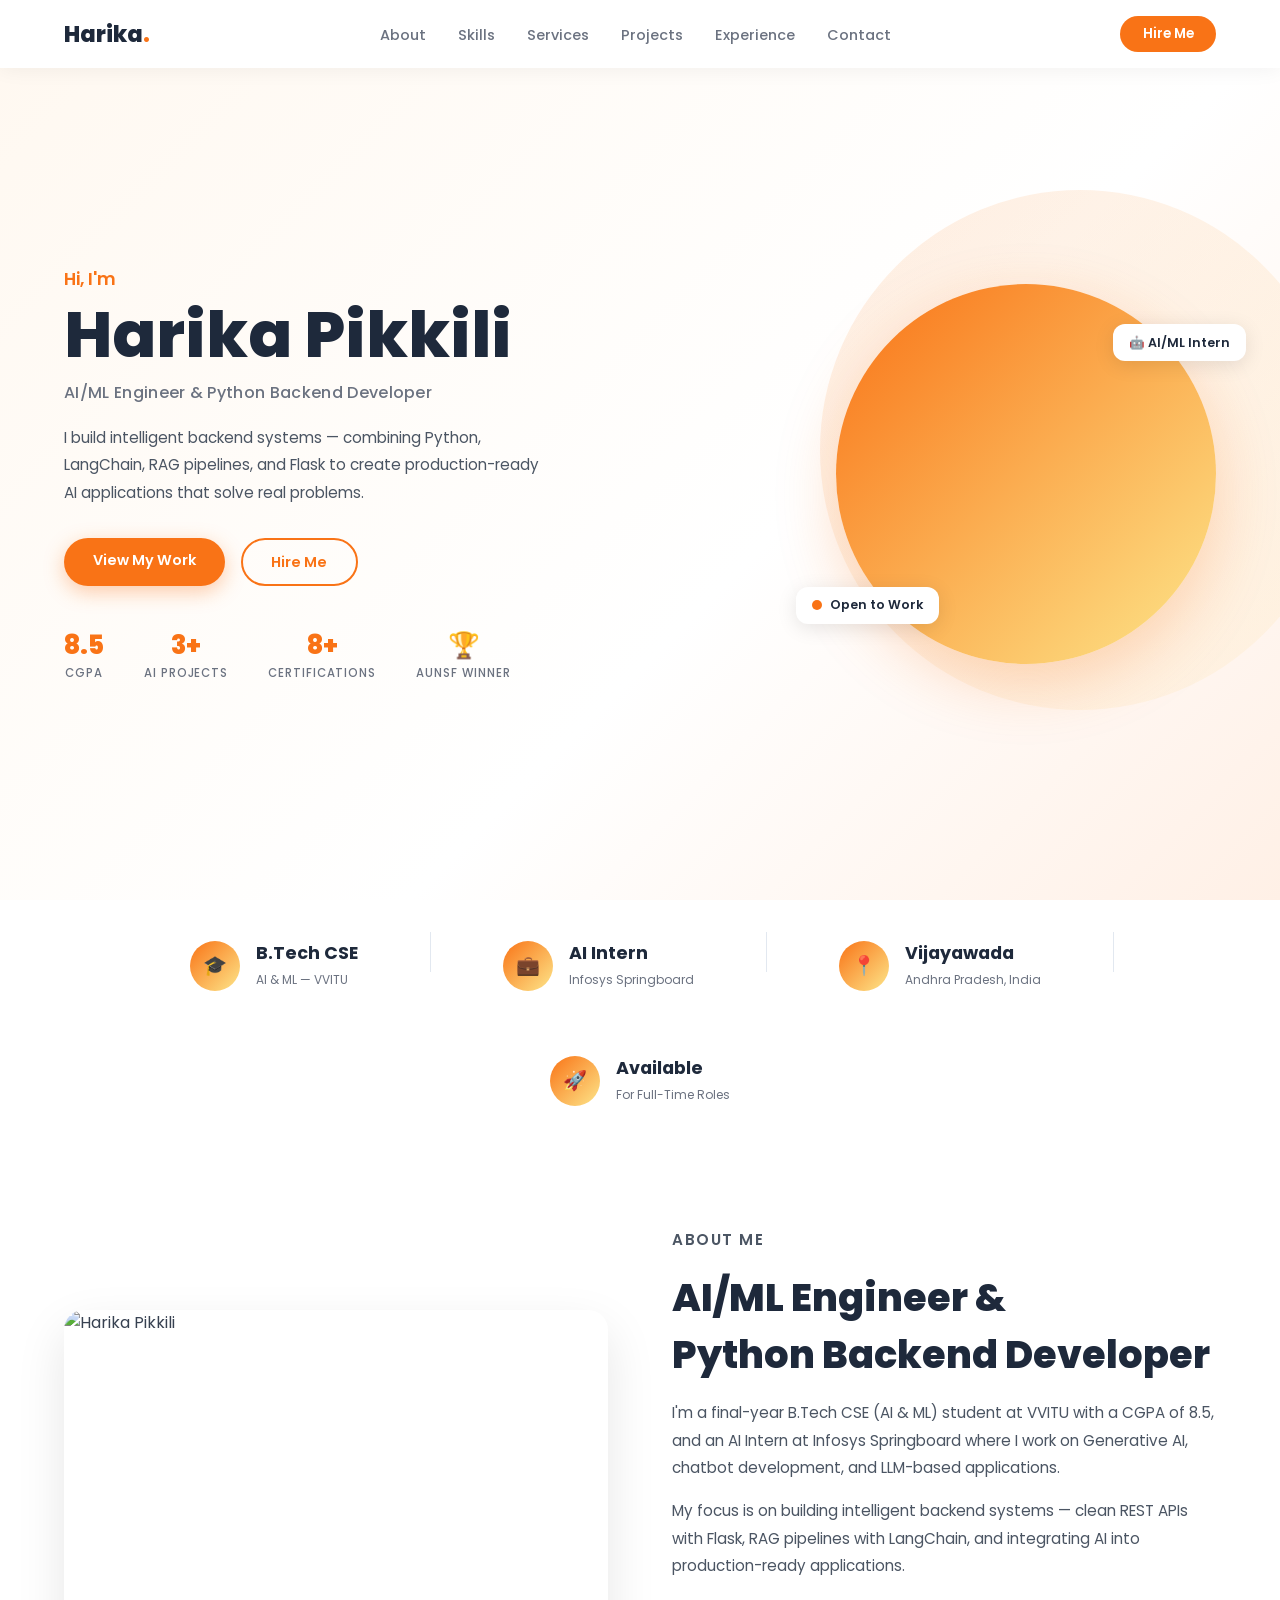
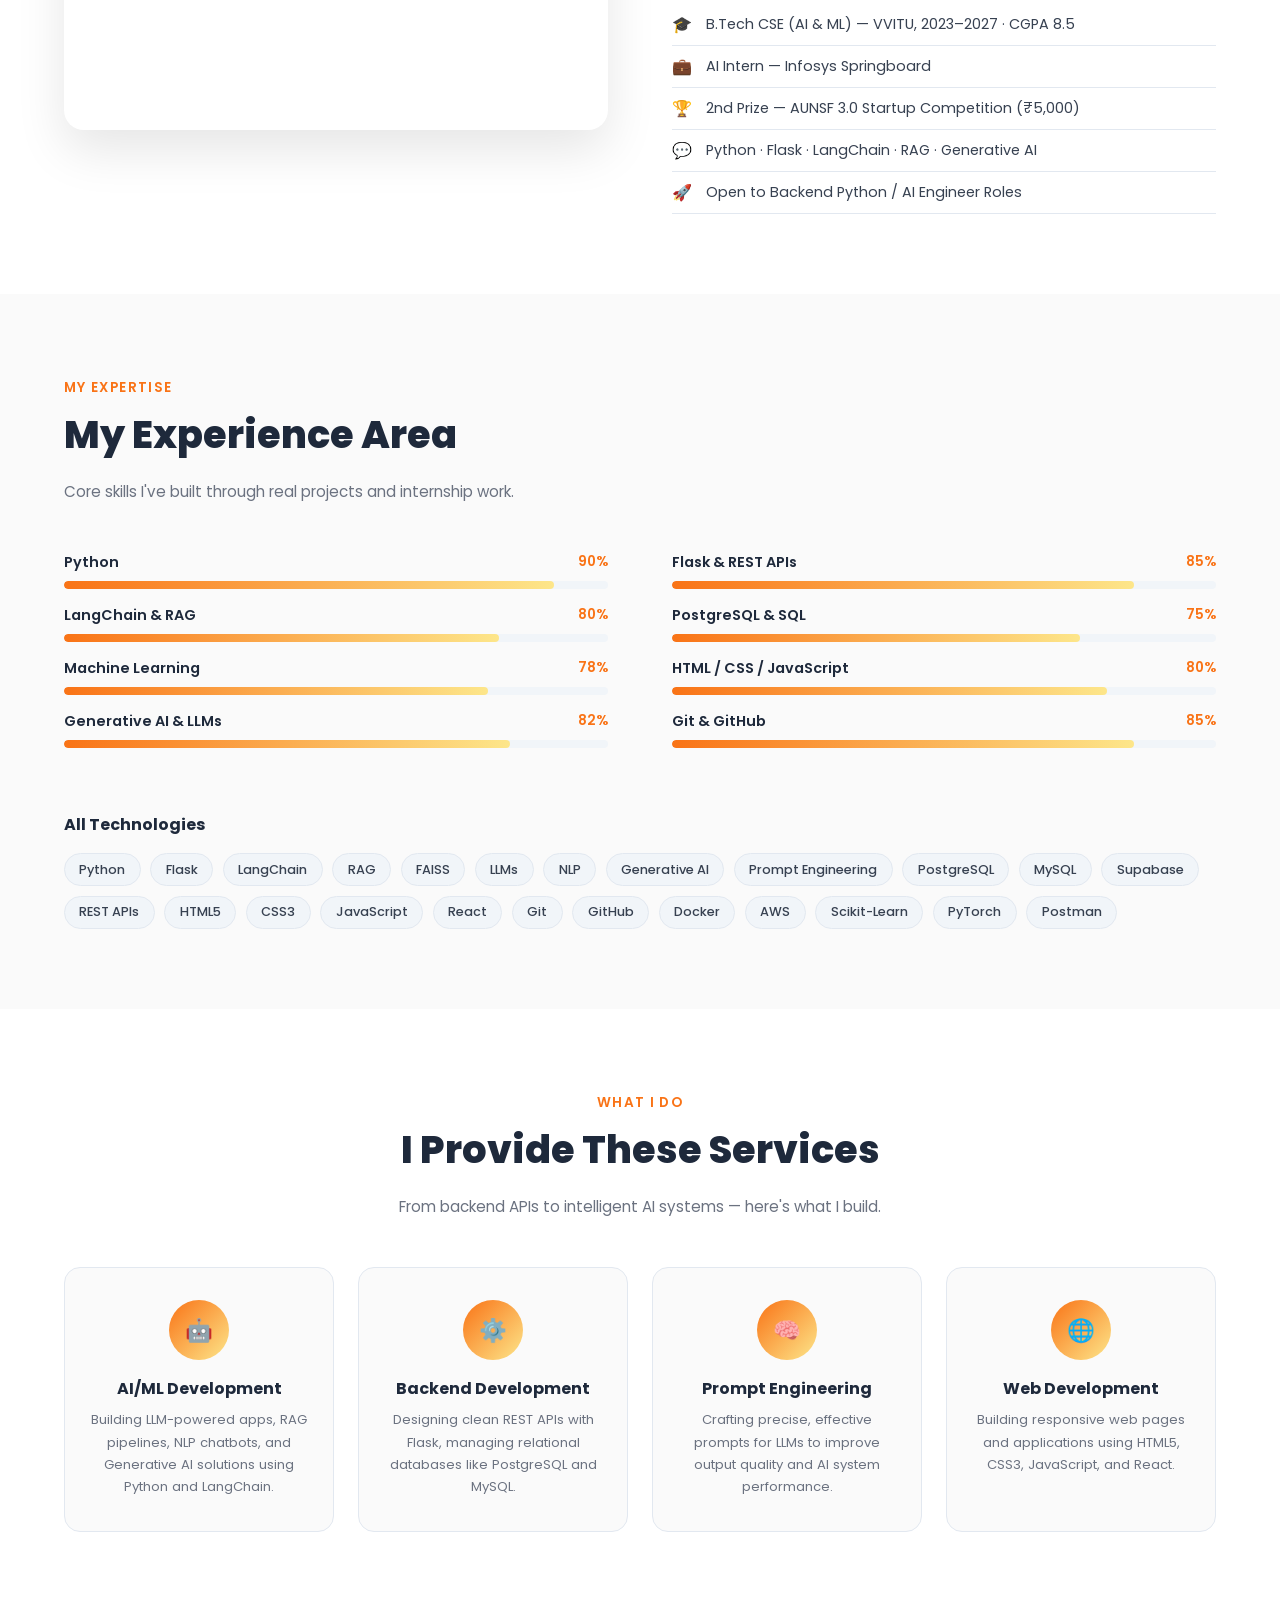
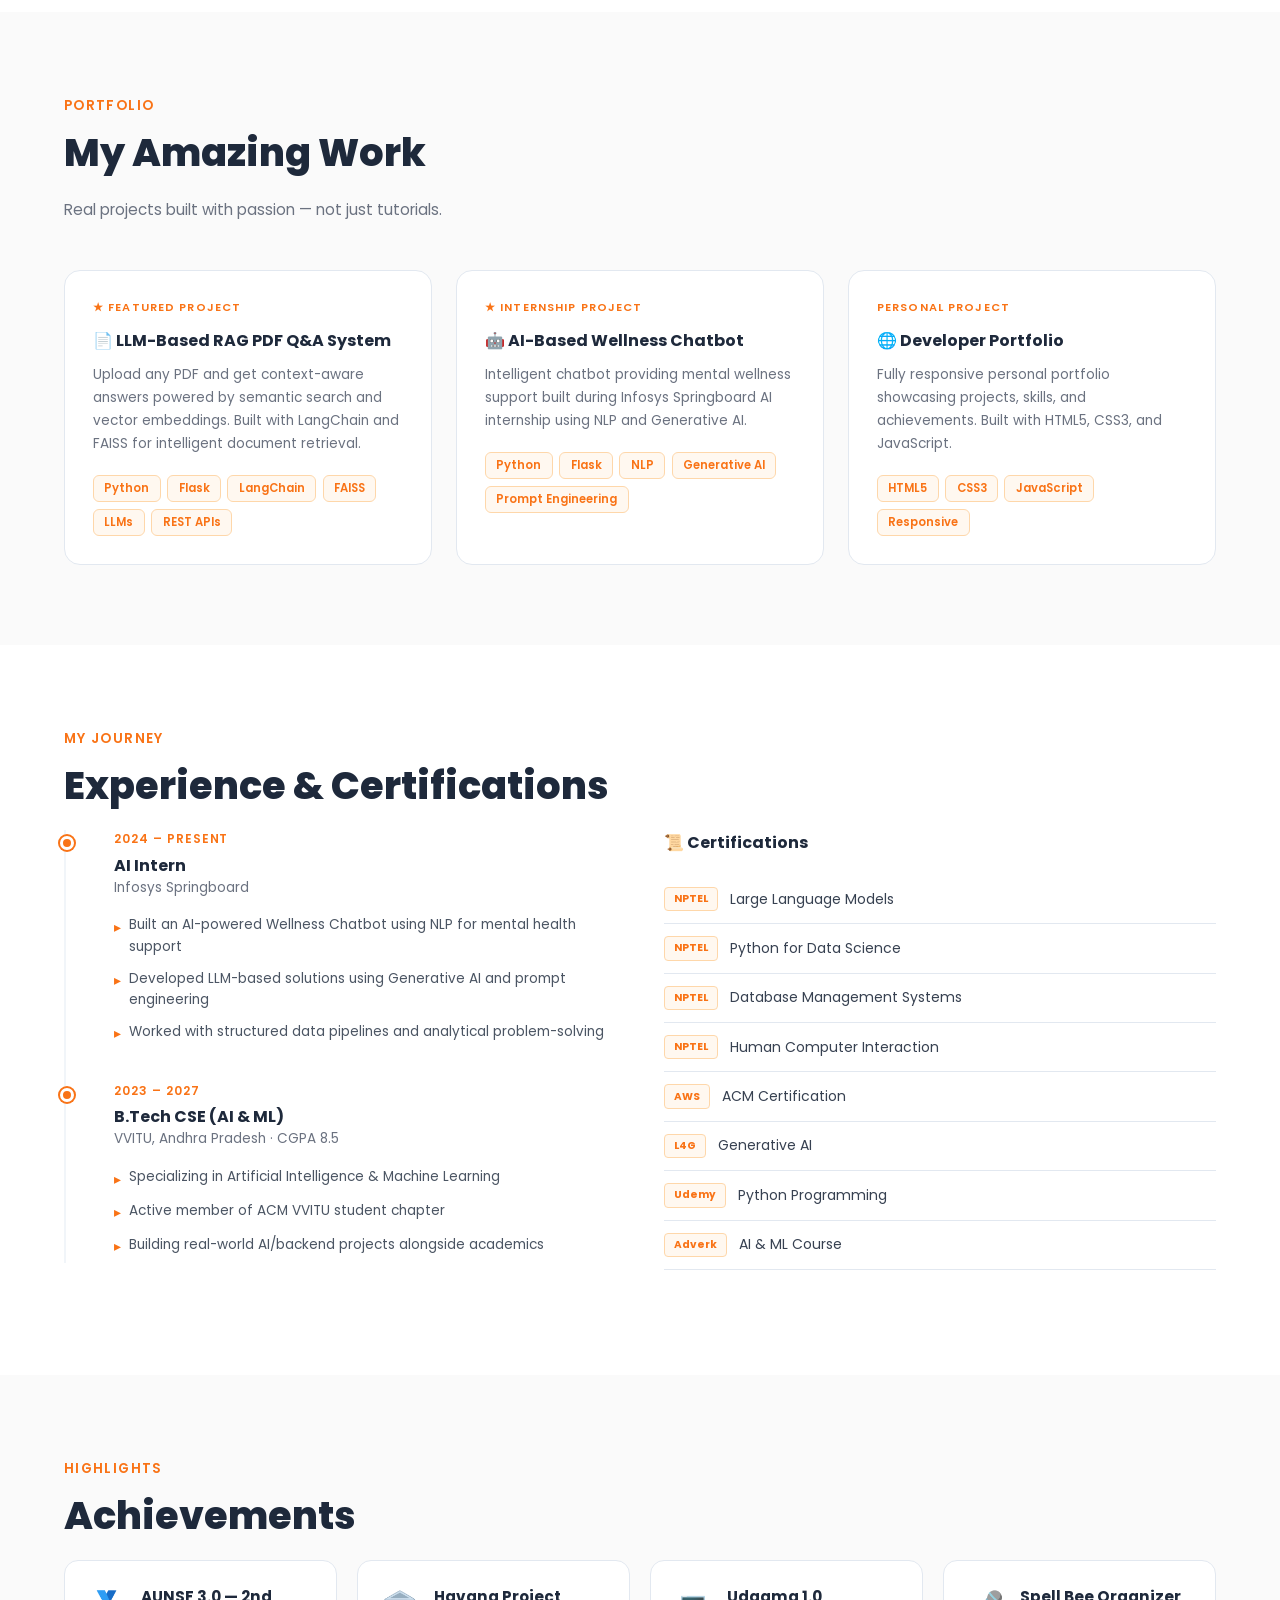
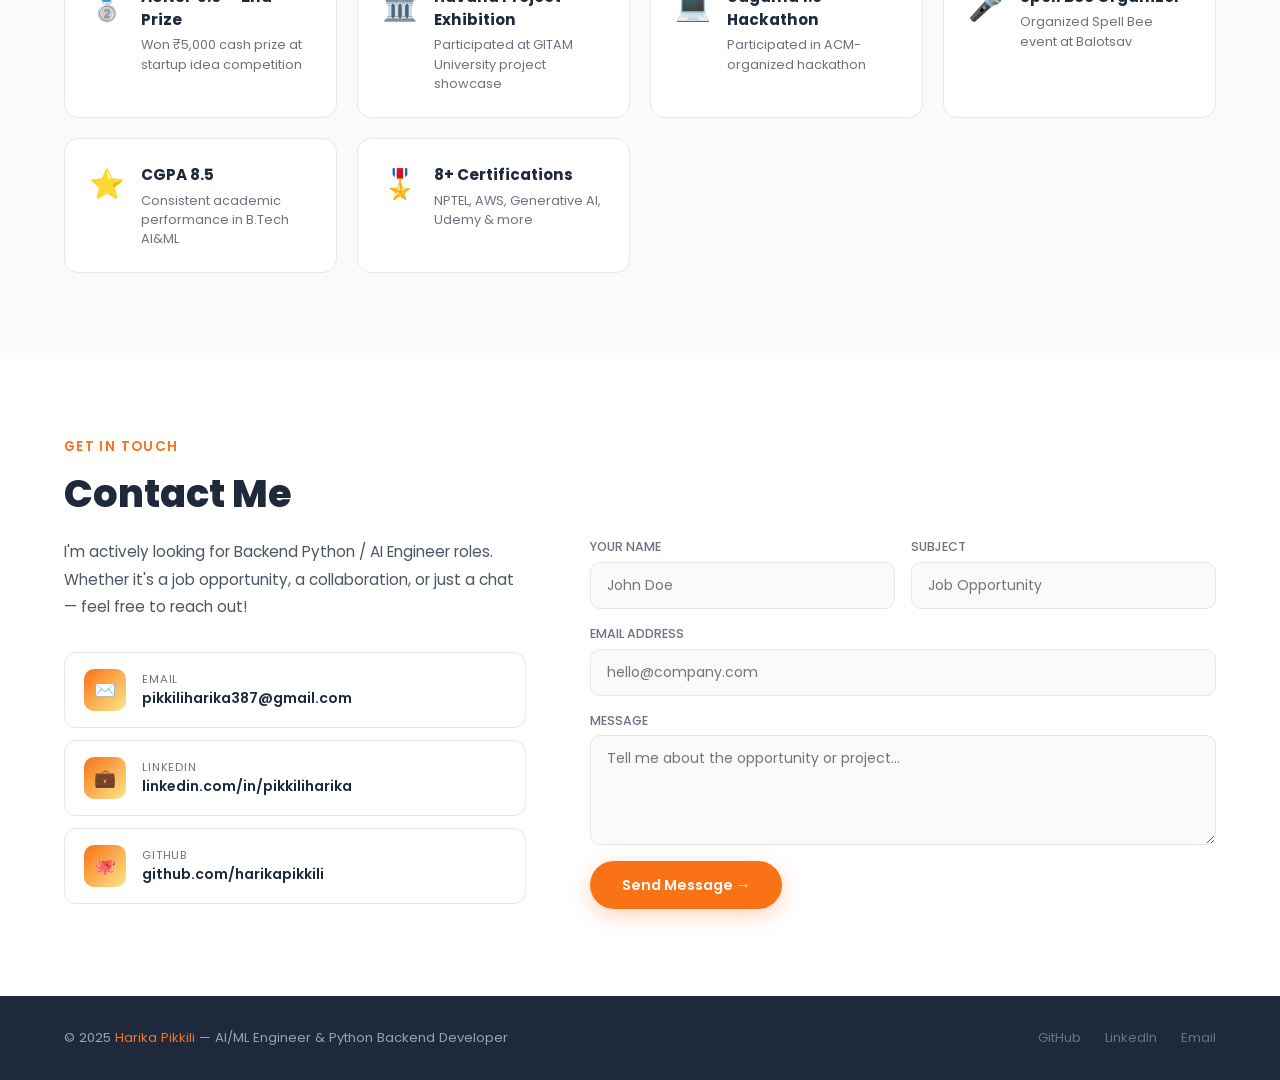
==== commit 43a31dc6: "Update greeting from 'Hello' to 'Goodbye'" ====
--- a/index.html
+++ b/index.html
@@ -4,893 +4,746 @@
 <meta charset="UTF-8"/>
 <meta name="viewport" content="width=device-width, initial-scale=1.0"/>
 <title>Harika Pikkili — AI/ML Engineer & Python Backend Developer</title>
-<link rel="preconnect" href="https://fonts.googleapis.com"/>
-<link href="https://fonts.googleapis.com/css2?family=Space+Grotesk:wght@300;400;500;600;700&family=JetBrains+Mono:wght@400;500&display=swap" rel="stylesheet"/>
+<link href="https://fonts.googleapis.com/css2?family=Poppins:wght@300;400;500;600;700;800&display=swap" rel="stylesheet"/>
 <style>
-  :root {
-    --bg:        #080b14;
-    --bg2:       #0d1120;
-    --bg3:       #111827;
-    --cyan:      #00d4ff;
-    --violet:    #7c3aed;
-    --violet2:   #a78bfa;
-    --text:      #e2e8f0;
-    --muted:     #64748b;
-    --border:    #1e293b;
-    --card:      #0f172a;
-    --mono:      'JetBrains Mono', monospace;
-    --sans:      'Space Grotesk', sans-serif;
-  }
-
-  *, *::before, *::after { box-sizing: border-box; margin: 0; padding: 0; }
-
-  html { scroll-behavior: smooth; }
-
-  body {
-    font-family: var(--sans);
-    background: var(--bg);
-    color: var(--text);
-    line-height: 1.6;
-    overflow-x: hidden;
-  }
-
-  /* ── SCROLLBAR ── */
-  ::-webkit-scrollbar { width: 4px; }
-  ::-webkit-scrollbar-track { background: var(--bg); }
-  ::-webkit-scrollbar-thumb { background: var(--violet); border-radius: 2px; }
-
-  /* ── NAV ── */
-  nav {
-    position: fixed; top: 0; left: 0; right: 0; z-index: 100;
-    display: flex; align-items: center; justify-content: space-between;
-    padding: 1rem 4rem;
-    background: rgba(8,11,20,0.85);
-    backdrop-filter: blur(16px);
-    border-bottom: 1px solid var(--border);
-  }
-  .nav-logo {
-    font-family: var(--mono);
-    font-size: 1rem;
-    color: var(--cyan);
-    text-decoration: none;
-    letter-spacing: 0.05em;
-  }
-  .nav-links { display: flex; gap: 2rem; list-style: none; }
-  .nav-links a {
-    color: var(--muted);
-    text-decoration: none;
-    font-size: 0.875rem;
-    font-weight: 500;
-    letter-spacing: 0.03em;
-    transition: color 0.2s;
-  }
-  .nav-links a:hover { color: var(--cyan); }
-
-  /* ── HERO ── */
-  #hero {
-    min-height: 100vh;
-    display: flex; align-items: center;
-    padding: 8rem 4rem 4rem;
-    position: relative;
-    overflow: hidden;
-  }
-  .hero-grid {
-    position: absolute; inset: 0;
-    background-image:
-      linear-gradient(rgba(0,212,255,0.03) 1px, transparent 1px),
-      linear-gradient(90deg, rgba(0,212,255,0.03) 1px, transparent 1px);
-    background-size: 60px 60px;
-  }
-  .hero-glow {
-    position: absolute;
-    width: 600px; height: 600px;
-    background: radial-gradient(circle, rgba(124,58,237,0.15) 0%, transparent 70%);
-    top: -100px; right: -100px;
-    pointer-events: none;
-  }
-  .hero-glow2 {
-    position: absolute;
-    width: 400px; height: 400px;
-    background: radial-gradient(circle, rgba(0,212,255,0.08) 0%, transparent 70%);
-    bottom: 50px; left: -50px;
-    pointer-events: none;
-  }
-  .hero-content { position: relative; max-width: 820px; }
-  .hero-tag {
-    display: inline-flex; align-items: center; gap: 0.5rem;
-    background: rgba(0,212,255,0.08);
-    border: 1px solid rgba(0,212,255,0.2);
-    color: var(--cyan);
-    font-family: var(--mono);
-    font-size: 0.75rem;
-    padding: 0.35rem 0.9rem;
-    border-radius: 100px;
-    margin-bottom: 1.5rem;
-    letter-spacing: 0.05em;
-  }
-  .hero-tag::before { content: '●'; font-size: 0.5rem; animation: pulse 2s infinite; }
-  @keyframes pulse { 0%,100%{opacity:1} 50%{opacity:0.3} }
-
-  .hero-name {
-    font-size: clamp(2.8rem, 6vw, 5rem);
-    font-weight: 700;
-    line-height: 1.05;
-    letter-spacing: -0.02em;
-    margin-bottom: 0.5rem;
-  }
-  .hero-name .first { color: var(--text); }
-  .hero-name .last {
-    background: linear-gradient(135deg, var(--cyan), var(--violet2));
-    -webkit-background-clip: text;
-    -webkit-text-fill-color: transparent;
-    background-clip: text;
-  }
-  .hero-role {
-    font-size: 1.25rem;
-    color: var(--muted);
-    margin-bottom: 1.5rem;
-    font-weight: 400;
-  }
-  .hero-role span { color: var(--violet2); font-weight: 600; }
-
-  .hero-desc {
-    font-size: 1rem;
-    color: #94a3b8;
-    max-width: 560px;
-    margin-bottom: 2.5rem;
-    line-height: 1.75;
-  }
-
-  .hero-cta { display: flex; gap: 1rem; flex-wrap: wrap; }
-  .btn-primary {
-    display: inline-flex; align-items: center; gap: 0.5rem;
-    background: linear-gradient(135deg, var(--violet), #4f46e5);
-    color: #fff;
-    padding: 0.75rem 1.75rem;
-    border-radius: 8px;
-    text-decoration: none;
-    font-weight: 600;
-    font-size: 0.9rem;
-    transition: transform 0.2s, box-shadow 0.2s;
-    box-shadow: 0 4px 24px rgba(124,58,237,0.35);
-  }
-  .btn-primary:hover { transform: translateY(-2px); box-shadow: 0 8px 32px rgba(124,58,237,0.5); }
-  .btn-outline {
-    display: inline-flex; align-items: center; gap: 0.5rem;
-    border: 1px solid var(--border);
-    color: var(--text);
-    padding: 0.75rem 1.75rem;
-    border-radius: 8px;
-    text-decoration: none;
-    font-weight: 500;
-    font-size: 0.9rem;
-    transition: border-color 0.2s, color 0.2s;
-  }
-  .btn-outline:hover { border-color: var(--cyan); color: var(--cyan); }
-
-  .hero-socials {
-    display: flex; gap: 1rem; margin-top: 3rem;
-  }
-  .social-link {
-    display: flex; align-items: center; justify-content: center;
-    width: 40px; height: 40px;
-    border: 1px solid var(--border);
-    border-radius: 8px;
-    color: var(--muted);
-    text-decoration: none;
-    font-size: 1.1rem;
-    transition: all 0.2s;
-  }
-  .social-link:hover { border-color: var(--cyan); color: var(--cyan); background: rgba(0,212,255,0.05); }
-
-  .hero-stats {
-    display: flex; gap: 3rem; margin-top: 3.5rem;
-    padding-top: 2rem;
-    border-top: 1px solid var(--border);
-  }
-  .stat-num {
-    font-size: 1.75rem; font-weight: 700;
-    background: linear-gradient(135deg, var(--cyan), var(--violet2));
-    -webkit-background-clip: text; -webkit-text-fill-color: transparent; background-clip: text;
-  }
-  .stat-label { font-size: 0.75rem; color: var(--muted); margin-top: 0.2rem; text-transform: uppercase; letter-spacing: 0.08em; }
-
-  /* ── SECTIONS ── */
-  section { padding: 6rem 4rem; }
-  .section-label {
-    font-family: var(--mono);
-    font-size: 0.75rem;
-    color: var(--cyan);
-    letter-spacing: 0.12em;
-    text-transform: uppercase;
-    margin-bottom: 0.75rem;
-  }
-  .section-title {
-    font-size: clamp(1.8rem, 3vw, 2.5rem);
-    font-weight: 700;
-    letter-spacing: -0.02em;
-    margin-bottom: 1rem;
-  }
-  .section-sub {
-    color: var(--muted);
-    font-size: 1rem;
-    max-width: 520px;
-    margin-bottom: 3rem;
-    line-height: 1.7;
-  }
-
-  /* ── ABOUT ── */
-  #about { background: var(--bg2); }
-  .about-grid {
-    display: grid; grid-template-columns: 1fr 1fr; gap: 4rem; align-items: start;
-  }
-  .about-text p { color: #94a3b8; line-height: 1.8; margin-bottom: 1rem; }
-  .about-list { list-style: none; margin-top: 1.5rem; }
-  .about-list li {
-    display: flex; align-items: center; gap: 0.75rem;
-    padding: 0.6rem 0;
-    border-bottom: 1px solid var(--border);
-    color: var(--text);
-    font-size: 0.9rem;
-  }
-  .about-list li span.icon { color: var(--cyan); font-size: 1rem; width: 20px; }
-
-  .about-card {
-    background: var(--card);
-    border: 1px solid var(--border);
-    border-radius: 16px;
-    padding: 2rem;
-  }
-  .about-card-title {
-    font-size: 0.75rem;
-    color: var(--muted);
-    text-transform: uppercase;
-    letter-spacing: 0.1em;
-    margin-bottom: 1.25rem;
-    font-family: var(--mono);
-  }
-  .cert-item {
-    display: flex; align-items: center; gap: 0.75rem;
-    padding: 0.65rem 0;
-    border-bottom: 1px solid var(--border);
-    font-size: 0.875rem;
-    color: #94a3b8;
-  }
-  .cert-item:last-child { border-bottom: none; }
-  .cert-badge {
-    display: inline-block;
-    background: rgba(124,58,237,0.15);
-    color: var(--violet2);
-    font-size: 0.65rem;
-    padding: 0.2rem 0.5rem;
-    border-radius: 4px;
-    font-family: var(--mono);
-    white-space: nowrap;
-  }
-
-  /* ── SKILLS ── */
-  #skills { background: var(--bg); }
-  .skills-grid {
-    display: grid;
-    grid-template-columns: repeat(auto-fit, minmax(280px, 1fr));
-    gap: 1.5rem;
-  }
-  .skill-card {
-    background: var(--card);
-    border: 1px solid var(--border);
-    border-radius: 16px;
-    padding: 1.75rem;
-    transition: border-color 0.2s, transform 0.2s;
-  }
-  .skill-card:hover { border-color: rgba(0,212,255,0.3); transform: translateY(-4px); }
-  .skill-card-icon {
-    width: 44px; height: 44px;
-    border-radius: 10px;
-    display: flex; align-items: center; justify-content: center;
-    font-size: 1.3rem;
-    margin-bottom: 1.25rem;
-  }
-  .icon-cyan { background: rgba(0,212,255,0.1); }
-  .icon-violet { background: rgba(124,58,237,0.15); }
-  .icon-green { background: rgba(16,185,129,0.1); }
-  .icon-orange { background: rgba(251,146,60,0.1); }
-  .skill-card h3 { font-size: 1rem; font-weight: 600; margin-bottom: 1rem; }
-  .skill-tags { display: flex; flex-wrap: wrap; gap: 0.5rem; }
-  .tag {
-    background: rgba(255,255,255,0.04);
-    border: 1px solid var(--border);
-    color: #94a3b8;
-    font-size: 0.75rem;
-    padding: 0.3rem 0.7rem;
-    border-radius: 6px;
-    font-family: var(--mono);
-    transition: all 0.15s;
-  }
-  .tag:hover { background: rgba(0,212,255,0.08); border-color: rgba(0,212,255,0.3); color: var(--cyan); }
-
-  /* ── PROJECTS ── */
-  #projects { background: var(--bg2); }
-  .projects-grid {
-    display: grid;
-    grid-template-columns: repeat(auto-fit, minmax(340px, 1fr));
-    gap: 1.5rem;
-  }
-  .project-card {
-    background: var(--card);
-    border: 1px solid var(--border);
-    border-radius: 16px;
-    padding: 2rem;
-    position: relative;
-    overflow: hidden;
-    transition: border-color 0.2s, transform 0.2s;
-  }
-  .project-card::before {
-    content: '';
-    position: absolute; top: 0; left: 0; right: 0;
-    height: 3px;
-    background: linear-gradient(90deg, var(--cyan), var(--violet));
-    opacity: 0;
-    transition: opacity 0.2s;
-  }
-  .project-card:hover { border-color: rgba(0,212,255,0.25); transform: translateY(-4px); }
-  .project-card:hover::before { opacity: 1; }
-  .project-header {
-    display: flex; align-items: flex-start; justify-content: space-between;
-    margin-bottom: 1rem;
-  }
-  .project-icon { font-size: 1.75rem; }
-  .project-links { display: flex; gap: 0.5rem; }
-  .project-link {
-    display: flex; align-items: center; justify-content: center;
-    width: 32px; height: 32px;
-    border: 1px solid var(--border);
-    border-radius: 6px;
-    color: var(--muted);
-    text-decoration: none;
-    font-size: 0.9rem;
-    transition: all 0.15s;
-  }
-  .project-link:hover { border-color: var(--cyan); color: var(--cyan); }
-  .project-card h3 { font-size: 1.05rem; font-weight: 600; margin-bottom: 0.6rem; }
-  .project-card p { color: #94a3b8; font-size: 0.875rem; line-height: 1.7; margin-bottom: 1.25rem; }
-  .project-stack { display: flex; flex-wrap: wrap; gap: 0.4rem; }
-  .stack-tag {
-    background: rgba(124,58,237,0.1);
-    border: 1px solid rgba(124,58,237,0.2);
-    color: var(--violet2);
-    font-size: 0.7rem;
-    padding: 0.25rem 0.6rem;
-    border-radius: 4px;
-    font-family: var(--mono);
-  }
-  .project-featured {
-    display: inline-flex; align-items: center; gap: 0.4rem;
-    font-size: 0.65rem;
-    background: rgba(0,212,255,0.1);
-    color: var(--cyan);
-    padding: 0.2rem 0.6rem;
-    border-radius: 4px;
-    font-family: var(--mono);
-    margin-bottom: 0.75rem;
-    text-transform: uppercase;
-    letter-spacing: 0.08em;
-  }
-
-  /* ── EXPERIENCE ── */
-  #experience { background: var(--bg); }
-  .timeline { position: relative; padding-left: 2rem; }
-  .timeline::before {
-    content: '';
-    position: absolute; left: 0; top: 0; bottom: 0;
-    width: 1px;
-    background: linear-gradient(to bottom, var(--cyan), var(--violet), transparent);
-  }
-  .timeline-item {
-    position: relative;
-    margin-bottom: 2.5rem;
-    padding-left: 2rem;
-  }
-  .timeline-dot {
-    position: absolute; left: -2.4rem; top: 0.35rem;
-    width: 12px; height: 12px;
-    border-radius: 50%;
-    background: var(--cyan);
-    border: 2px solid var(--bg);
-    box-shadow: 0 0 12px var(--cyan);
-  }
-  .timeline-meta {
-    display: flex; align-items: center; gap: 1rem; flex-wrap: wrap;
-    margin-bottom: 0.5rem;
-  }
-  .timeline-role { font-size: 1.05rem; font-weight: 600; }
-  .timeline-company {
-    font-size: 0.85rem;
-    color: var(--cyan);
-    font-family: var(--mono);
-  }
-  .timeline-date {
-    font-size: 0.75rem;
-    color: var(--muted);
-    font-family: var(--mono);
-    margin-left: auto;
-  }
-  .timeline-bullets { list-style: none; margin-top: 0.75rem; }
-  .timeline-bullets li {
-    display: flex; align-items: flex-start; gap: 0.75rem;
-    color: #94a3b8; font-size: 0.875rem;
-    padding: 0.4rem 0; line-height: 1.6;
-  }
-  .timeline-bullets li::before { content: '▸'; color: var(--cyan); font-size: 0.7rem; margin-top: 0.3rem; flex-shrink: 0; }
-
-  /* ── ACHIEVEMENTS ── */
-  #achievements { background: var(--bg2); }
-  .achieve-grid {
-    display: grid;
-    grid-template-columns: repeat(auto-fit, minmax(280px, 1fr));
-    gap: 1.25rem;
-  }
-  .achieve-card {
-    background: var(--card);
-    border: 1px solid var(--border);
-    border-radius: 12px;
-    padding: 1.5rem;
-    display: flex; align-items: flex-start; gap: 1rem;
-    transition: border-color 0.2s;
-  }
-  .achieve-card:hover { border-color: rgba(0,212,255,0.25); }
-  .achieve-emoji { font-size: 1.75rem; flex-shrink: 0; }
-  .achieve-title { font-size: 0.95rem; font-weight: 600; margin-bottom: 0.3rem; }
-  .achieve-sub { font-size: 0.8rem; color: var(--muted); line-height: 1.5; }
-
-  /* ── CONTACT ── */
-  #contact { background: var(--bg); }
-  .contact-wrapper {
-    display: grid; grid-template-columns: 1fr 1fr; gap: 4rem; align-items: start;
-  }
-  .contact-info p { color: #94a3b8; line-height: 1.8; margin-bottom: 2rem; }
-  .contact-item {
-    display: flex; align-items: center; gap: 1rem;
-    padding: 1rem;
-    border: 1px solid var(--border);
-    border-radius: 10px;
-    margin-bottom: 0.75rem;
-    text-decoration: none;
-    color: var(--text);
-    transition: border-color 0.2s, background 0.2s;
-  }
-  .contact-item:hover { border-color: var(--cyan); background: rgba(0,212,255,0.04); }
-  .contact-item-icon {
-    width: 40px; height: 40px;
-    border-radius: 8px;
-    background: rgba(0,212,255,0.08);
-    display: flex; align-items: center; justify-content: center;
-    font-size: 1.1rem; flex-shrink: 0;
-  }
-  .contact-item-label { font-size: 0.7rem; color: var(--muted); text-transform: uppercase; letter-spacing: 0.08em; }
-  .contact-item-val { font-size: 0.875rem; font-weight: 500; }
-
-  .contact-form { display: flex; flex-direction: column; gap: 1rem; }
-  .form-group { display: flex; flex-direction: column; gap: 0.4rem; }
-  .form-group label { font-size: 0.8rem; color: var(--muted); letter-spacing: 0.04em; }
-  .form-group input, .form-group textarea {
-    background: var(--card);
-    border: 1px solid var(--border);
-    border-radius: 8px;
-    padding: 0.75rem 1rem;
-    color: var(--text);
-    font-family: var(--sans);
-    font-size: 0.9rem;
-    outline: none;
-    transition: border-color 0.2s;
-    resize: vertical;
-  }
-  .form-group input:focus, .form-group textarea:focus { border-color: var(--cyan); }
-  .form-group textarea { min-height: 120px; }
-  .btn-submit {
-    background: linear-gradient(135deg, var(--violet), #4f46e5);
-    color: #fff;
-    border: none;
-    padding: 0.85rem 2rem;
-    border-radius: 8px;
-    font-family: var(--sans);
-    font-size: 0.9rem;
-    font-weight: 600;
-    cursor: pointer;
-    transition: transform 0.2s, box-shadow 0.2s;
-    box-shadow: 0 4px 20px rgba(124,58,237,0.3);
-  }
-  .btn-submit:hover { transform: translateY(-2px); box-shadow: 0 8px 28px rgba(124,58,237,0.45); }
-
-  /* ── FOOTER ── */
-  footer {
-    background: var(--bg2);
-    border-top: 1px solid var(--border);
-    padding: 2rem 4rem;
-    display: flex; align-items: center; justify-content: space-between;
-    flex-wrap: wrap; gap: 1rem;
-  }
-  footer p { font-size: 0.8rem; color: var(--muted); }
-  footer p span { color: var(--cyan); }
-  .footer-links { display: flex; gap: 1.5rem; }
-  .footer-links a { font-size: 0.8rem; color: var(--muted); text-decoration: none; transition: color 0.2s; }
-  .footer-links a:hover { color: var(--cyan); }
-
-  /* ── SCROLL REVEAL ── */
-  .reveal { opacity: 0; transform: translateY(24px); transition: opacity 0.6s ease, transform 0.6s ease; }
-  .reveal.visible { opacity: 1; transform: none; }
-
-  /* ── RESPONSIVE ── */
-  @media (max-width: 768px) {
-    nav { padding: 1rem 1.5rem; }
-    .nav-links { display: none; }
-    section { padding: 4rem 1.5rem; }
-    #hero { padding: 7rem 1.5rem 3rem; }
-    .about-grid, .contact-wrapper { grid-template-columns: 1fr; gap: 2rem; }
-    .hero-stats { gap: 1.5rem; flex-wrap: wrap; }
-    footer { padding: 1.5rem; flex-direction: column; align-items: flex-start; }
-  }
+*{margin:0;padding:0;box-sizing:border-box;}
+:root{
+  --orange:#f97316;
+  --orange2:#fb923c;
+  --dark:#1e293b;
+  --text:#374151;
+  --muted:#6b7280;
+  --bg:#fafafa;
+  --white:#ffffff;
+  --light:#f1f5f9;
+  --border:#e2e8f0;
+}
+html{scroll-behavior:smooth;}
+body{font-family:'Poppins',sans-serif;background:var(--bg);color:var(--text);overflow-x:hidden;}
+
+/* NAV */
+nav{
+  position:fixed;top:0;left:0;right:0;z-index:100;
+  display:flex;align-items:center;justify-content:space-between;
+  padding:1rem 5%;
+  background:rgba(255,255,255,0.95);
+  backdrop-filter:blur(10px);
+  box-shadow:0 1px 20px rgba(0,0,0,0.06);
+}
+.logo{font-size:1.4rem;font-weight:800;color:var(--dark);}
+.logo span{color:var(--orange);}
+.nav-links{display:flex;gap:2rem;list-style:none;}
+.nav-links a{color:var(--muted);text-decoration:none;font-size:0.9rem;font-weight:500;transition:color 0.2s;}
+.nav-links a:hover,.nav-links a.active{color:var(--orange);}
+.nav-btn{
+  background:var(--orange);color:#fff;
+  padding:0.5rem 1.4rem;border-radius:30px;
+  text-decoration:none;font-size:0.85rem;font-weight:600;
+  transition:background 0.2s,transform 0.2s;
+}
+.nav-btn:hover{background:#ea6c00;transform:translateY(-1px);}
+
+/* HERO */
+#hero{
+  min-height:100vh;
+  display:flex;align-items:center;
+  padding:6rem 5% 3rem;
+  background:linear-gradient(135deg,#fff8f0 0%,#ffffff 60%,#fff0e6 100%);
+  position:relative;overflow:hidden;
+}
+.hero-blob{
+  position:absolute;right:-60px;top:50%;transform:translateY(-50%);
+  width:520px;height:520px;
+  background:linear-gradient(135deg,var(--orange),#fde68a);
+  border-radius:50%;opacity:0.12;
+  pointer-events:none;
+}
+.hero-inner{
+  display:flex;align-items:center;
+  justify-content:space-between;
+  width:100%;max-width:1200px;margin:0 auto;gap:3rem;
+}
+.hero-text{flex:1;max-width:580px;}
+.hero-greeting{
+  display:inline-block;
+  color:var(--orange);font-size:1.1rem;font-weight:600;
+  margin-bottom:0.5rem;
+}
+.hero-name{
+  font-size:clamp(2.5rem,5vw,4rem);
+  font-weight:800;color:var(--dark);
+  line-height:1.1;margin-bottom:0.6rem;
+}
+.hero-role{
+  font-size:1rem;color:var(--muted);
+  font-weight:500;margin-bottom:1.2rem;
+  letter-spacing:0.02em;
+}
+.hero-desc{
+  font-size:0.95rem;color:#4b5563;
+  line-height:1.8;margin-bottom:2rem;max-width:480px;
+}
+.hero-btns{display:flex;gap:1rem;flex-wrap:wrap;margin-bottom:2.5rem;}
+.btn-primary{
+  background:var(--orange);color:#fff;
+  padding:0.75rem 1.8rem;border-radius:30px;
+  text-decoration:none;font-weight:600;font-size:0.9rem;
+  box-shadow:0 6px 20px rgba(249,115,22,0.35);
+  transition:all 0.2s;
+}
+.btn-primary:hover{background:#ea6c00;transform:translateY(-2px);}
+.btn-outline{
+  border:2px solid var(--orange);color:var(--orange);
+  padding:0.73rem 1.8rem;border-radius:30px;
+  text-decoration:none;font-weight:600;font-size:0.9rem;
+  transition:all 0.2s;
+}
+.btn-outline:hover{background:var(--orange);color:#fff;}
+
+.hero-stats{display:flex;gap:2.5rem;}
+.stat{text-align:center;}
+.stat-num{font-size:1.6rem;font-weight:800;color:var(--orange);}
+.stat-label{font-size:0.72rem;color:var(--muted);font-weight:500;text-transform:uppercase;letter-spacing:0.08em;}
+
+.hero-img-wrap{
+  flex-shrink:0;position:relative;
+}
+.hero-circle{
+  width:380px;height:380px;
+  border-radius:50%;
+  background:linear-gradient(135deg,var(--orange),#fde68a);
+  position:relative;
+  display:flex;align-items:flex-end;justify-content:center;
+  overflow:hidden;
+  box-shadow:0 20px 60px rgba(249,115,22,0.25);
+}
+.hero-circle img{
+  width:100%;height:100%;
+  object-fit:cover;object-position:center 22%;
+  border-radius:50%;
+}
+.hero-badge{
+  position:absolute;
+  background:#fff;border-radius:12px;
+  padding:0.6rem 1rem;
+  box-shadow:0 4px 20px rgba(0,0,0,0.1);
+  display:flex;align-items:center;gap:0.5rem;
+  font-size:0.78rem;font-weight:600;
+}
+.hero-badge.b1{bottom:40px;left:-40px;color:var(--dark);}
+.hero-badge.b2{top:40px;right:-30px;color:var(--dark);}
+.badge-dot{width:10px;height:10px;border-radius:50%;background:var(--orange);animation:blink 1.5s infinite;}
+@keyframes blink{0%,100%{opacity:1}50%{opacity:0.3}}
+
+/* QUICK STATS BAR */
+.stats-bar{
+  background:#fff;
+  padding:2rem 5%;
+  display:flex;justify-content:center;gap:3rem;flex-wrap:wrap;
+  box-shadow:0 2px 20px rgba(0,0,0,0.06);
+}
+.stats-item{
+  display:flex;align-items:center;gap:1rem;
+  padding:0.5rem 1.5rem;
+}
+.stats-icon{
+  width:50px;height:50px;border-radius:50%;
+  background:linear-gradient(135deg,var(--orange),#fde68a);
+  display:flex;align-items:center;justify-content:center;
+  font-size:1.2rem;flex-shrink:0;
+}
+.stats-info strong{font-size:1.1rem;font-weight:700;color:var(--dark);display:block;}
+.stats-info span{font-size:0.75rem;color:var(--muted);}
+.stats-divider{width:1px;height:40px;background:var(--border);}
+
+/* SECTIONS */
+section{padding:5rem 5%;}
+.section-inner{max-width:1200px;margin:0 auto;}
+.section-tag{
+  display:inline-block;
+  color:var(--orange);font-weight:600;
+  font-size:0.85rem;letter-spacing:0.1em;
+  text-transform:uppercase;margin-bottom:0.5rem;
+}
+.section-title{
+  font-size:clamp(1.8rem,3vw,2.4rem);
+  font-weight:800;color:var(--dark);
+  margin-bottom:1rem;
+}
+.section-sub{color:var(--muted);font-size:0.95rem;max-width:500px;line-height:1.7;margin-bottom:3rem;}
+
+/* ABOUT */
+#about{background:#fff;}
+.about-grid{display:grid;grid-template-columns:1fr 1fr;gap:4rem;align-items:center;}
+.about-img-wrap{position:relative;}
+.about-img-box{
+  border-radius:20px;overflow:hidden;
+  box-shadow:0 20px 50px rgba(0,0,0,0.1);
+}
+.about-img-box img{width:100%;display:block;object-fit:cover;object-position:center 15%;}
+.about-orange-box{
+  position:absolute;bottom:-20px;right:-20px;
+  width:120px;height:120px;
+  background:linear-gradient(135deg,var(--orange),#fde68a);
+  border-radius:16px;z-index:-1;
+}
+.about-info p{color:#4b5563;line-height:1.8;margin-bottom:1rem;font-size:0.95rem;}
+.about-list{list-style:none;margin-top:1.5rem;}
+.about-list li{
+  display:flex;align-items:center;gap:0.75rem;
+  padding:0.5rem 0;border-bottom:1px solid var(--border);
+  font-size:0.9rem;color:var(--text);
+}
+.about-list li .icon{color:var(--orange);font-size:1rem;width:22px;}
+
+/* SKILLS */
+#skills{background:var(--bg);}
+.skills-bars{display:grid;grid-template-columns:1fr 1fr;gap:2.5rem 4rem;}
+.skill-item{margin-bottom:1rem;}
+.skill-header{display:flex;justify-content:space-between;margin-bottom:0.5rem;}
+.skill-name{font-size:0.9rem;font-weight:600;color:var(--dark);}
+.skill-pct{font-size:0.85rem;color:var(--orange);font-weight:600;}
+.skill-bar{height:8px;background:var(--light);border-radius:10px;overflow:hidden;}
+.skill-fill{
+  height:100%;border-radius:10px;
+  background:linear-gradient(90deg,var(--orange),#fde68a);
+  width:0%;transition:width 1.2s ease;
+}
+
+.skill-tags-section{margin-top:3rem;}
+.skill-tags-title{font-size:1rem;font-weight:700;color:var(--dark);margin-bottom:1rem;}
+.tags-row{display:flex;flex-wrap:wrap;gap:0.6rem;}
+.stag{
+  background:var(--light);border:1px solid var(--border);
+  color:var(--text);font-size:0.8rem;font-weight:500;
+  padding:0.4rem 0.9rem;border-radius:20px;
+  transition:all 0.2s;
+}
+.stag:hover{background:var(--orange);color:#fff;border-color:var(--orange);}
+
+/* SERVICES (What I do) */
+#services{background:#fff;}
+.services-grid{display:grid;grid-template-columns:repeat(auto-fit,minmax(240px,1fr));gap:1.5rem;}
+.service-card{
+  background:var(--bg);border-radius:16px;
+  padding:2rem 1.5rem;text-align:center;
+  border:1px solid var(--border);
+  transition:all 0.3s;position:relative;overflow:hidden;
+}
+.service-card::before{
+  content:'';position:absolute;inset:0;
+  background:linear-gradient(135deg,var(--orange),#fde68a);
+  opacity:0;transition:opacity 0.3s;z-index:0;
+}
+.service-card:hover::before{opacity:1;}
+.service-card:hover .svc-icon,.service-card:hover h3,.service-card:hover p{
+  color:#fff!important;position:relative;z-index:1;
+}
+.svc-icon{
+  width:60px;height:60px;
+  background:linear-gradient(135deg,var(--orange),#fde68a);
+  border-radius:50%;display:flex;align-items:center;justify-content:center;
+  font-size:1.4rem;margin:0 auto 1rem;
+  transition:background 0.3s;position:relative;z-index:1;
+}
+.service-card:hover .svc-icon{background:rgba(255,255,255,0.25);}
+.service-card h3{font-size:1rem;font-weight:700;color:var(--dark);margin-bottom:0.5rem;position:relative;z-index:1;transition:color 0.3s;}
+.service-card p{font-size:0.82rem;color:var(--muted);line-height:1.7;position:relative;z-index:1;transition:color 0.3s;}
+
+/* PROJECTS */
+#projects{background:var(--bg);}
+.proj-grid{display:grid;grid-template-columns:repeat(auto-fit,minmax(320px,1fr));gap:1.5rem;}
+.proj-card{
+  background:#fff;border-radius:16px;
+  padding:1.75rem;
+  border:1px solid var(--border);
+  transition:all 0.3s;
+  position:relative;overflow:hidden;
+}
+.proj-card::after{
+  content:'';position:absolute;top:0;left:0;right:0;height:3px;
+  background:linear-gradient(90deg,var(--orange),#fde68a);
+  opacity:0;transition:opacity 0.3s;
+}
+.proj-card:hover{box-shadow:0 12px 40px rgba(0,0,0,0.1);transform:translateY(-4px);}
+.proj-card:hover::after{opacity:1;}
+.proj-label{
+  font-size:0.7rem;color:var(--orange);font-weight:600;
+  text-transform:uppercase;letter-spacing:0.1em;margin-bottom:0.75rem;
+}
+.proj-card h3{font-size:1rem;font-weight:700;color:var(--dark);margin-bottom:0.6rem;}
+.proj-card p{font-size:0.85rem;color:var(--muted);line-height:1.7;margin-bottom:1.25rem;}
+.proj-stack{display:flex;flex-wrap:wrap;gap:0.4rem;}
+.ptag{
+  background:#fff8f0;border:1px solid #fed7aa;
+  color:var(--orange);font-size:0.72rem;font-weight:600;
+  padding:0.25rem 0.65rem;border-radius:6px;
+}
+
+/* EXPERIENCE */
+#experience{background:#fff;}
+.exp-grid{display:grid;grid-template-columns:1fr 1fr;gap:3rem;}
+.timeline{padding-left:1.5rem;border-left:2px solid var(--light);}
+.tl-item{position:relative;padding-left:1.5rem;margin-bottom:2rem;}
+.tl-dot{
+  position:absolute;left:-1.9rem;top:0.4rem;
+  width:14px;height:14px;border-radius:50%;
+  background:var(--orange);
+  border:3px solid #fff;
+  box-shadow:0 0 0 2px var(--orange);
+}
+.tl-date{font-size:0.75rem;color:var(--orange);font-weight:600;text-transform:uppercase;letter-spacing:0.08em;margin-bottom:0.3rem;}
+.tl-role{font-size:1rem;font-weight:700;color:var(--dark);}
+.tl-company{font-size:0.85rem;color:var(--muted);margin-bottom:0.75rem;}
+.tl-bullets{list-style:none;}
+.tl-bullets li{
+  font-size:0.85rem;color:#4b5563;padding:0.3rem 0;
+  display:flex;align-items:flex-start;gap:0.5rem;line-height:1.6;
+}
+.tl-bullets li::before{content:'▸';color:var(--orange);flex-shrink:0;margin-top:0.15rem;}
+
+.cert-list{list-style:none;}
+.cert-item{
+  display:flex;align-items:center;gap:0.75rem;
+  padding:0.75rem 0;border-bottom:1px solid var(--border);
+  font-size:0.875rem;color:var(--text);
+}
+.cert-badge{
+  background:#fff8f0;border:1px solid #fed7aa;color:var(--orange);
+  font-size:0.65rem;font-weight:700;padding:0.2rem 0.55rem;
+  border-radius:4px;white-space:nowrap;
+}
+
+/* ACHIEVEMENTS */
+#achievements{background:var(--bg);}
+.ach-grid{display:grid;grid-template-columns:repeat(auto-fit,minmax(260px,1fr));gap:1.25rem;}
+.ach-card{
+  background:#fff;border-radius:14px;
+  padding:1.5rem;
+  display:flex;align-items:flex-start;gap:1rem;
+  border:1px solid var(--border);
+  transition:box-shadow 0.2s,transform 0.2s;
+}
+.ach-card:hover{box-shadow:0 8px 30px rgba(0,0,0,0.08);transform:translateY(-2px);}
+.ach-emoji{font-size:1.8rem;flex-shrink:0;}
+.ach-title{font-size:0.95rem;font-weight:700;color:var(--dark);margin-bottom:0.3rem;}
+.ach-sub{font-size:0.8rem;color:var(--muted);line-height:1.5;}
+
+/* CONTACT */
+#contact{background:#fff;}
+.contact-grid{display:grid;grid-template-columns:1fr 1fr;gap:4rem;align-items:start;}
+.contact-text p{font-size:0.95rem;color:#4b5563;line-height:1.8;margin-bottom:2rem;}
+.contact-link{
+  display:flex;align-items:center;gap:1rem;
+  padding:1rem 1.2rem;border-radius:12px;
+  border:1px solid var(--border);
+  text-decoration:none;color:var(--text);
+  margin-bottom:0.75rem;
+  transition:all 0.2s;
+}
+.contact-link:hover{border-color:var(--orange);background:#fff8f0;}
+.c-icon{
+  width:42px;height:42px;border-radius:10px;
+  background:linear-gradient(135deg,var(--orange),#fde68a);
+  display:flex;align-items:center;justify-content:center;
+  font-size:1.1rem;flex-shrink:0;
+}
+.c-label{font-size:0.7rem;color:var(--muted);text-transform:uppercase;letter-spacing:0.07em;}
+.c-val{font-size:0.875rem;font-weight:600;color:var(--dark);}
+
+.contact-form{display:flex;flex-direction:column;gap:1rem;}
+.form-row{display:grid;grid-template-columns:1fr 1fr;gap:1rem;}
+.fg{display:flex;flex-direction:column;gap:0.35rem;}
+.fg label{font-size:0.78rem;color:var(--muted);font-weight:500;}
+.fg input,.fg textarea{
+  background:var(--bg);border:1.5px solid var(--border);
+  border-radius:10px;padding:0.75rem 1rem;
+  font-family:'Poppins',sans-serif;font-size:0.875rem;
+  color:var(--dark);outline:none;transition:border-color 0.2s;resize:vertical;
+}
+.fg input:focus,.fg textarea:focus{border-color:var(--orange);}
+.fg textarea{min-height:110px;}
+.btn-send{
+  background:linear-gradient(135deg,var(--orange),#f97316);
+  color:#fff;border:none;padding:0.85rem 2rem;
+  border-radius:30px;font-family:'Poppins',sans-serif;
+  font-size:0.9rem;font-weight:600;cursor:pointer;
+  box-shadow:0 6px 20px rgba(249,115,22,0.3);
+  transition:all 0.2s;align-self:flex-start;
+}
+.btn-send:hover{transform:translateY(-2px);box-shadow:0 10px 28px rgba(249,115,22,0.4);}
+
+/* FOOTER */
+footer{
+  background:var(--dark);color:#94a3b8;
+  padding:2rem 5%;
+  display:flex;align-items:center;justify-content:space-between;flex-wrap:wrap;gap:1rem;
+}
+footer p{font-size:0.82rem;}
+footer p span{color:var(--orange);}
+.footer-links{display:flex;gap:1.5rem;}
+.footer-links a{font-size:0.82rem;color:#64748b;text-decoration:none;transition:color 0.2s;}
+.footer-links a:hover{color:var(--orange);}
+
+/* REVEAL */
+.reveal{opacity:0;transform:translateY(28px);transition:opacity 0.65s ease,transform 0.65s ease;}
+.reveal.visible{opacity:1;transform:none;}
+
+/* RESPONSIVE */
+@media(max-width:900px){
+  .hero-inner,.about-grid,.exp-grid,.contact-grid{grid-template-columns:1fr;}
+  .hero-img-wrap{order:-1;display:flex;justify-content:center;}
+  .hero-circle{width:280px;height:280px;}
+  .skills-bars{grid-template-columns:1fr;}
+  nav .nav-links,.nav-btn{display:none;}
+  .stats-bar{gap:1rem;}
+  .stats-divider{display:none;}
+}
 </style>
 </head>
 <body>
 
 <!-- NAV -->
 <nav>
-  <a href="#hero" class="nav-logo">harika.dev</a>
+  <div class="logo">Harika<span>.</span></div>
   <ul class="nav-links">
     <li><a href="#about">About</a></li>
     <li><a href="#skills">Skills</a></li>
+    <li><a href="#services">Services</a></li>
     <li><a href="#projects">Projects</a></li>
     <li><a href="#experience">Experience</a></li>
-    <li><a href="#achievements">Achievements</a></li>
     <li><a href="#contact">Contact</a></li>
   </ul>
+  <a href="mailto:pikkiliharika387@gmail.com" class="nav-btn">Hire Me</a>
 </nav>
 
 <!-- HERO -->
 <section id="hero">
-  <div class="hero-grid"></div>
-  <div class="hero-glow"></div>
-  <div class="hero-glow2"></div>
-  <div class="hero-content">
-    <div class="hero-tag">Open to Opportunities</div>
-    <h1 class="hero-name">
-      <span class="first">Harika </span><span class="last">Pikkili</span>
-    </h1>
-    <p class="hero-role">
-      <span>AI/ML Engineer</span> & Python Backend Developer
-    </p>
-    <p class="hero-desc">
-      I build intelligent backend systems — combining Python, LangChain, RAG pipelines, and Flask to create production-ready AI applications that solve real problems.
-    </p>
-    <div class="hero-cta">
-      <a href="#projects" class="btn-primary">
-        <span>View My Work</span> <span>→</span>
-      </a>
-      <a href="mailto:pikkiliharika387@gmail.com" class="btn-outline">
-        <span>Get In Touch</span>
-      </a>
-    </div>
-    <div class="hero-socials">
-      <a href="https://github.com/harikapikkili" target="_blank" class="social-link" title="GitHub">
-        <svg width="18" height="18" viewBox="0 0 24 24" fill="currentColor"><path d="M12 2C6.477 2 2 6.484 2 12.017c0 4.425 2.865 8.18 6.839 9.504.5.092.682-.217.682-.483 0-.237-.008-.868-.013-1.703-2.782.605-3.369-1.343-3.369-1.343-.454-1.158-1.11-1.466-1.11-1.466-.908-.62.069-.608.069-.608 1.003.07 1.531 1.032 1.531 1.032.892 1.53 2.341 1.088 2.91.832.092-.647.35-1.088.636-1.338-2.22-.253-4.555-1.113-4.555-4.951 0-1.093.39-1.988 1.029-2.688-.103-.253-.446-1.272.098-2.65 0 0 .84-.27 2.75 1.026A9.564 9.564 0 0112 6.844c.85.004 1.705.115 2.504.337 1.909-1.296 2.747-1.027 2.747-1.027.546 1.379.202 2.398.1 2.651.64.7 1.028 1.595 1.028 2.688 0 3.848-2.339 4.695-4.566 4.943.359.309.678.92.678 1.855 0 1.338-.012 2.419-.012 2.747 0 .268.18.58.688.482A10.019 10.019 0 0022 12.017C22 6.484 17.522 2 12 2z"/></svg>
-      </a>
-      <a href="https://www.linkedin.com/in/pikkiliharika" target="_blank" class="social-link" title="LinkedIn">
-        <svg width="18" height="18" viewBox="0 0 24 24" fill="currentColor"><path d="M20.447 20.452h-3.554v-5.569c0-1.328-.027-3.037-1.852-3.037-1.853 0-2.136 1.445-2.136 2.939v5.667H9.351V9h3.414v1.561h.046c.477-.9 1.637-1.85 3.37-1.85 3.601 0 4.267 2.37 4.267 5.455v6.286zM5.337 7.433a2.062 2.062 0 01-2.063-2.065 2.064 2.064 0 112.063 2.065zm1.782 13.019H3.555V9h3.564v11.452zM22.225 0H1.771C.792 0 0 .774 0 1.729v20.542C0 23.227.792 24 1.771 24h20.451C23.2 24 24 23.227 24 22.271V1.729C24 .774 23.2 0 22.222 0h.003z"/></svg>
-      </a>
-      <a href="mailto:pikkiliharika387@gmail.com" class="social-link" title="Email">
-        <svg width="18" height="18" viewBox="0 0 24 24" fill="none" stroke="currentColor" stroke-width="2"><path d="M4 4h16c1.1 0 2 .9 2 2v12c0 1.1-.9 2-2 2H4c-1.1 0-2-.9-2-2V6c0-1.1.9-2 2-2z"/><polyline points="22,6 12,13 2,6"/></svg>
-      </a>
-    </div>
-    <div class="hero-stats">
-      <div>
-        <div class="stat-num">8.5</div>
-        <div class="stat-label">CGPA</div>
-      </div>
-      <div>
-        <div class="stat-num">3+</div>
-        <div class="stat-label">AI Projects</div>
-      </div>
-      <div>
-        <div class="stat-num">8+</div>
-        <div class="stat-label">Certifications</div>
-      </div>
-      <div>
-        <div class="stat-num">₹5K</div>
-        <div class="stat-label">Prize Won</div>
-      </div>
+  <div class="hero-blob"></div>
+  <div class="hero-inner">
+    <div class="hero-text reveal">
+      <span class="hero-greeting">Hi, I'm</span>
+      <h1 class="hero-name">Harika Pikkili</h1>
+      <p class="hero-role">AI/ML Engineer &amp; Python Backend Developer</p>
+      <p class="hero-desc">
+        I build intelligent backend systems — combining Python, LangChain, RAG pipelines, and Flask to create production-ready AI applications that solve real problems.
+      </p>
+      <div class="hero-btns">
+        <a href="#projects" class="btn-primary">View My Work</a>
+        <a href="mailto:pikkiliharika387@gmail.com" class="btn-outline">Hire Me</a>
+      </div>
+      <div class="hero-stats">
+        <div class="stat"><div class="stat-num">8.5</div><div class="stat-label">CGPA</div></div>
+        <div class="stat"><div class="stat-num">3+</div><div class="stat-label">AI Projects</div></div>
+        <div class="stat"><div class="stat-num">8+</div><div class="stat-label">Certifications</div></div>
+        <div class="stat"><div class="stat-num">🏆</div><div class="stat-label">AUNSF Winner</div></div>
+      </div>
+    </div>
+    <div class="hero-img-wrap reveal">
+      <div class="hero-circle">
+        <img src="harika.jpg" alt="Harika Pikkili"/>
+      </div>
+      <div class="hero-badge b1"><span class="badge-dot"></span> Open to Work</div>
+      <div class="hero-badge b2">🤖 AI/ML Intern</div>
     </div>
   </div>
 </section>
+
+<!-- STATS BAR -->
+<div class="stats-bar">
+  <div class="stats-item">
+    <div class="stats-icon">🎓</div>
+    <div class="stats-info"><strong>B.Tech CSE</strong><span>AI &amp; ML — VVITU</span></div>
+  </div>
+  <div class="stats-divider"></div>
+  <div class="stats-item">
+    <div class="stats-icon">💼</div>
+    <div class="stats-info"><strong>AI Intern</strong><span>Infosys Springboard</span></div>
+  </div>
+  <div class="stats-divider"></div>
+  <div class="stats-item">
+    <div class="stats-icon">📍</div>
+    <div class="stats-info"><strong>Vijayawada</strong><span>Andhra Pradesh, India</span></div>
+  </div>
+  <div class="stats-divider"></div>
+  <div class="stats-item">
+    <div class="stats-icon">🚀</div>
+    <div class="stats-info"><strong>Available</strong><span>For Full-Time Roles</span></div>
+  </div>
+</div>
 
 <!-- ABOUT -->
 <section id="about">
-  <div class="reveal">
-    <p class="section-label">// about me</p>
-    <h2 class="section-title">Who I Am</h2>
-  </div>
+<div class="section-inner">
   <div class="about-grid reveal">
-    <div class="about-text">
-      <p>I'm a final-year B.Tech CSE (AI & ML) student at VVITU, Andhra Pradesh, with a CGPA of 8.5. Currently an AI Intern at Infosys Springboard, where I work on Generative AI, chatbot development, and LLM-based applications.</p>
+    <div class="about-img-wrap">
+      <div class="about-img-box">
+        <img src="harika.jpg" alt="Harika Pikkili" style="height:420px;"/>
+      </div>
+      <div class="about-orange-box"></div>
+    </div>
+    <div class="about-info">
+      <p class="section-tag">About Me</p>
+      <h2 class="section-title">AI/ML Engineer &<br/>Python Backend Developer</h2>
+      <p>I'm a final-year B.Tech CSE (AI & ML) student at VVITU with a CGPA of 8.5, and an AI Intern at Infosys Springboard where I work on Generative AI, chatbot development, and LLM-based applications.</p>
       <p>My focus is on building intelligent backend systems — clean REST APIs with Flask, RAG pipelines with LangChain, and integrating AI into production-ready applications.</p>
       <ul class="about-list">
-        <li><span class="icon">🎓</span> B.Tech CSE (AI & ML) — VVITU, 2023–2027</li>
+        <li><span class="icon">🎓</span> B.Tech CSE (AI &amp; ML) — VVITU, 2023–2027 · CGPA 8.5</li>
         <li><span class="icon">💼</span> AI Intern — Infosys Springboard</li>
-        <li><span class="icon">📍</span> Vijayawada, Andhra Pradesh, India</li>
-        <li><span class="icon">🏆</span> 2nd Prize — AUNSF 3.0 Startup Competition</li>
+        <li><span class="icon">🏆</span> 2nd Prize — AUNSF 3.0 Startup Competition (₹5,000)</li>
+        <li><span class="icon">💬</span> Python · Flask · LangChain · RAG · Generative AI</li>
         <li><span class="icon">🚀</span> Open to Backend Python / AI Engineer Roles</li>
-        <li><span class="icon">💬</span> Ask me about Python, Flask, LangChain & RAG</li>
       </ul>
     </div>
-    <div class="about-card">
-      <p class="about-card-title">📜 Certifications</p>
-      <div class="cert-item"><span class="cert-badge">NPTEL</span> Large Language Models</div>
-      <div class="cert-item"><span class="cert-badge">NPTEL</span> Python for Data Science</div>
-      <div class="cert-item"><span class="cert-badge">NPTEL</span> Database Management Systems</div>
-      <div class="cert-item"><span class="cert-badge">NPTEL</span> Human Computer Interaction</div>
-      <div class="cert-item"><span class="cert-badge">AWS</span> ACM Certification</div>
-      <div class="cert-item"><span class="cert-badge">L4G</span> Generative AI</div>
-      <div class="cert-item"><span class="cert-badge">Udemy</span> Python Programming</div>
-      <div class="cert-item"><span class="cert-badge">Adverk</span> AI & ML Course</div>
-    </div>
-  </div>
+  </div>
+</div>
 </section>
 
 <!-- SKILLS -->
 <section id="skills">
+<div class="section-inner">
   <div class="reveal">
-    <p class="section-label">// tech stack</p>
-    <h2 class="section-title">What I Work With</h2>
-    <p class="section-sub">A curated set of tools and technologies I use to build intelligent systems.</p>
-  </div>
-  <div class="skills-grid reveal">
-    <div class="skill-card">
-      <div class="skill-card-icon icon-cyan">🤖</div>
-      <h3>AI / ML</h3>
-      <div class="skill-tags">
-        <span class="tag">Python</span><span class="tag">LangChain</span><span class="tag">RAG</span>
-        <span class="tag">LLMs</span><span class="tag">NLP</span><span class="tag">Generative AI</span>
-        <span class="tag">Prompt Engineering</span><span class="tag">FAISS</span>
-        <span class="tag">Scikit-Learn</span><span class="tag">PyTorch</span>
-      </div>
-    </div>
-    <div class="skill-card">
-      <div class="skill-card-icon icon-violet">⚙️</div>
-      <h3>Backend</h3>
-      <div class="skill-tags">
-        <span class="tag">Python</span><span class="tag">Flask</span><span class="tag">REST APIs</span>
-        <span class="tag">PostgreSQL</span><span class="tag">MySQL</span>
-        <span class="tag">Supabase</span><span class="tag">DBMS</span><span class="tag">SQL</span>
-      </div>
-    </div>
-    <div class="skill-card">
-      <div class="skill-card-icon icon-green">🎨</div>
-      <h3>Frontend</h3>
-      <div class="skill-tags">
-        <span class="tag">HTML5</span><span class="tag">CSS3</span>
-        <span class="tag">JavaScript</span><span class="tag">React</span>
-        <span class="tag">Responsive Design</span>
-      </div>
-    </div>
-    <div class="skill-card">
-      <div class="skill-card-icon icon-orange">🛠️</div>
-      <h3>Tools & Platforms</h3>
-      <div class="skill-tags">
-        <span class="tag">Git</span><span class="tag">GitHub</span>
-        <span class="tag">VS Code</span><span class="tag">Postman</span>
-        <span class="tag">Docker</span><span class="tag">AWS</span><span class="tag">Vercel</span>
-      </div>
-    </div>
-  </div>
+    <p class="section-tag">My Expertise</p>
+    <h2 class="section-title">My Experience Area</h2>
+    <p class="section-sub">Core skills I've built through real projects and internship work.</p>
+  </div>
+  <div class="skills-bars reveal">
+    <div>
+      <div class="skill-item">
+        <div class="skill-header"><span class="skill-name">Python</span><span class="skill-pct">90%</span></div>
+        <div class="skill-bar"><div class="skill-fill" data-w="90"></div></div>
+      </div>
+      <div class="skill-item">
+        <div class="skill-header"><span class="skill-name">LangChain &amp; RAG</span><span class="skill-pct">80%</span></div>
+        <div class="skill-bar"><div class="skill-fill" data-w="80"></div></div>
+      </div>
+      <div class="skill-item">
+        <div class="skill-header"><span class="skill-name">Machine Learning</span><span class="skill-pct">78%</span></div>
+        <div class="skill-bar"><div class="skill-fill" data-w="78"></div></div>
+      </div>
+      <div class="skill-item">
+        <div class="skill-header"><span class="skill-name">Generative AI &amp; LLMs</span><span class="skill-pct">82%</span></div>
+        <div class="skill-bar"><div class="skill-fill" data-w="82"></div></div>
+      </div>
+    </div>
+    <div>
+      <div class="skill-item">
+        <div class="skill-header"><span class="skill-name">Flask &amp; REST APIs</span><span class="skill-pct">85%</span></div>
+        <div class="skill-bar"><div class="skill-fill" data-w="85"></div></div>
+      </div>
+      <div class="skill-item">
+        <div class="skill-header"><span class="skill-name">PostgreSQL &amp; SQL</span><span class="skill-pct">75%</span></div>
+        <div class="skill-bar"><div class="skill-fill" data-w="75"></div></div>
+      </div>
+      <div class="skill-item">
+        <div class="skill-header"><span class="skill-name">HTML / CSS / JavaScript</span><span class="skill-pct">80%</span></div>
+        <div class="skill-bar"><div class="skill-fill" data-w="80"></div></div>
+      </div>
+      <div class="skill-item">
+        <div class="skill-header"><span class="skill-name">Git &amp; GitHub</span><span class="skill-pct">85%</span></div>
+        <div class="skill-bar"><div class="skill-fill" data-w="85"></div></div>
+      </div>
+    </div>
+  </div>
+  <div class="skill-tags-section reveal">
+    <p class="skill-tags-title">All Technologies</p>
+    <div class="tags-row">
+      <span class="stag">Python</span><span class="stag">Flask</span><span class="stag">LangChain</span>
+      <span class="stag">RAG</span><span class="stag">FAISS</span><span class="stag">LLMs</span>
+      <span class="stag">NLP</span><span class="stag">Generative AI</span><span class="stag">Prompt Engineering</span>
+      <span class="stag">PostgreSQL</span><span class="stag">MySQL</span><span class="stag">Supabase</span>
+      <span class="stag">REST APIs</span><span class="stag">HTML5</span><span class="stag">CSS3</span>
+      <span class="stag">JavaScript</span><span class="stag">React</span><span class="stag">Git</span>
+      <span class="stag">GitHub</span><span class="stag">Docker</span><span class="stag">AWS</span>
+      <span class="stag">Scikit-Learn</span><span class="stag">PyTorch</span><span class="stag">Postman</span>
+    </div>
+  </div>
+</div>
+</section>
+
+<!-- SERVICES -->
+<section id="services">
+<div class="section-inner">
+  <div class="reveal" style="text-align:center;">
+    <p class="section-tag">What I Do</p>
+    <h2 class="section-title">I Provide These Services</h2>
+    <p class="section-sub" style="margin:0 auto 3rem;">From backend APIs to intelligent AI systems — here's what I build.</p>
+  </div>
+  <div class="services-grid reveal">
+    <div class="service-card">
+      <div class="svc-icon">🤖</div>
+      <h3>AI/ML Development</h3>
+      <p>Building LLM-powered apps, RAG pipelines, NLP chatbots, and Generative AI solutions using Python and LangChain.</p>
+    </div>
+    <div class="service-card">
+      <div class="svc-icon">⚙️</div>
+      <h3>Backend Development</h3>
+      <p>Designing clean REST APIs with Flask, managing relational databases like PostgreSQL and MySQL.</p>
+    </div>
+    <div class="service-card">
+      <div class="svc-icon">🧠</div>
+      <h3>Prompt Engineering</h3>
+      <p>Crafting precise, effective prompts for LLMs to improve output quality and AI system performance.</p>
+    </div>
+    <div class="service-card">
+      <div class="svc-icon">🌐</div>
+      <h3>Web Development</h3>
+      <p>Building responsive web pages and applications using HTML5, CSS3, JavaScript, and React.</p>
+    </div>
+  </div>
+</div>
 </section>
 
 <!-- PROJECTS -->
 <section id="projects">
+<div class="section-inner">
   <div class="reveal">
-    <p class="section-label">// projects</p>
-    <h2 class="section-title">Things I've Built</h2>
-    <p class="section-sub">Real projects — not just tutorials. Each one taught me something new.</p>
-  </div>
-  <div class="projects-grid reveal">
-
-    <div class="project-card">
-      <div class="project-header">
-        <div class="project-icon">📄</div>
-        <div class="project-links">
-          <a href="https://github.com/harikapikkili" target="_blank" class="project-link" title="GitHub">
-            <svg width="14" height="14" viewBox="0 0 24 24" fill="currentColor"><path d="M12 2C6.477 2 2 6.484 2 12.017c0 4.425 2.865 8.18 6.839 9.504.5.092.682-.217.682-.483 0-.237-.008-.868-.013-1.703-2.782.605-3.369-1.343-3.369-1.343-.454-1.158-1.11-1.466-1.11-1.466-.908-.62.069-.608.069-.608 1.003.07 1.531 1.032 1.531 1.032.892 1.53 2.341 1.088 2.91.832.092-.647.35-1.088.636-1.338-2.22-.253-4.555-1.113-4.555-4.951 0-1.093.39-1.988 1.029-2.688-.103-.253-.446-1.272.098-2.65 0 0 .84-.27 2.75 1.026A9.564 9.564 0 0112 6.844c.85.004 1.705.115 2.504.337 1.909-1.296 2.747-1.027 2.747-1.027.546 1.379.202 2.398.1 2.651.64.7 1.028 1.595 1.028 2.688 0 3.848-2.339 4.695-4.566 4.943.359.309.678.92.678 1.855 0 1.338-.012 2.419-.012 2.747 0 .268.18.58.688.482A10.019 10.019 0 0022 12.017C22 6.484 17.522 2 12 2z"/></svg>
-          </a>
-        </div>
-      </div>
-      <div class="project-featured">★ Featured</div>
-      <h3>LLM-Based RAG PDF Q&A System</h3>
+    <p class="section-tag">Portfolio</p>
+    <h2 class="section-title">My Amazing Work</h2>
+    <p class="section-sub">Real projects built with passion — not just tutorials.</p>
+  </div>
+  <div class="proj-grid reveal">
+    <div class="proj-card">
+      <div class="proj-label">★ Featured Project</div>
+      <h3>📄 LLM-Based RAG PDF Q&A System</h3>
       <p>Upload any PDF and get context-aware answers powered by semantic search and vector embeddings. Built with LangChain and FAISS for intelligent document retrieval.</p>
-      <div class="project-stack">
-        <span class="stack-tag">Python</span><span class="stack-tag">Flask</span>
-        <span class="stack-tag">LangChain</span><span class="stack-tag">FAISS</span>
-        <span class="stack-tag">LLMs</span><span class="stack-tag">REST APIs</span>
-      </div>
-    </div>
-
-    <div class="project-card">
-      <div class="project-header">
-        <div class="project-icon">🤖</div>
-        <div class="project-links">
-          <a href="https://github.com/harikapikkili" target="_blank" class="project-link" title="GitHub">
-            <svg width="14" height="14" viewBox="0 0 24 24" fill="currentColor"><path d="M12 2C6.477 2 2 6.484 2 12.017c0 4.425 2.865 8.18 6.839 9.504.5.092.682-.217.682-.483 0-.237-.008-.868-.013-1.703-2.782.605-3.369-1.343-3.369-1.343-.454-1.158-1.11-1.466-1.11-1.466-.908-.62.069-.608.069-.608 1.003.07 1.531 1.032 1.531 1.032.892 1.53 2.341 1.088 2.91.832.092-.647.35-1.088.636-1.338-2.22-.253-4.555-1.113-4.555-4.951 0-1.093.39-1.988 1.029-2.688-.103-.253-.446-1.272.098-2.65 0 0 .84-.27 2.75 1.026A9.564 9.564 0 0112 6.844c.85.004 1.705.115 2.504.337 1.909-1.296 2.747-1.027 2.747-1.027.546 1.379.202 2.398.1 2.651.64.7 1.028 1.595 1.028 2.688 0 3.848-2.339 4.695-4.566 4.943.359.309.678.92.678 1.855 0 1.338-.012 2.419-.012 2.747 0 .268.18.58.688.482A10.019 10.019 0 0022 12.017C22 6.484 17.522 2 12 2z"/></svg>
-          </a>
-        </div>
-      </div>
-      <div class="project-featured">★ Internship Project</div>
-      <h3>AI-Based Wellness Chatbot</h3>
-      <p>Intelligent chatbot providing mental wellness support and user interaction assistance. Built during Infosys Springboard AI internship using NLP and Generative AI.</p>
-      <div class="project-stack">
-        <span class="stack-tag">Python</span><span class="stack-tag">Flask</span>
-        <span class="stack-tag">NLP</span><span class="stack-tag">Generative AI</span>
-        <span class="stack-tag">Prompt Engineering</span>
-      </div>
-    </div>
-
-    <div class="project-card">
-      <div class="project-header">
-        <div class="project-icon">🌐</div>
-        <div class="project-links">
-          <a href="https://github.com/harikapikkili/portfolio" target="_blank" class="project-link" title="GitHub">
-            <svg width="14" height="14" viewBox="0 0 24 24" fill="currentColor"><path d="M12 2C6.477 2 2 6.484 2 12.017c0 4.425 2.865 8.18 6.839 9.504.5.092.682-.217.682-.483 0-.237-.008-.868-.013-1.703-2.782.605-3.369-1.343-3.369-1.343-.454-1.158-1.11-1.466-1.11-1.466-.908-.62.069-.608.069-.608 1.003.07 1.531 1.032 1.531 1.032.892 1.53 2.341 1.088 2.91.832.092-.647.35-1.088.636-1.338-2.22-.253-4.555-1.113-4.555-4.951 0-1.093.39-1.988 1.029-2.688-.103-.253-.446-1.272.098-2.65 0 0 .84-.27 2.75 1.026A9.564 9.564 0 0112 6.844c.85.004 1.705.115 2.504.337 1.909-1.296 2.747-1.027 2.747-1.027.546 1.379.202 2.398.1 2.651.64.7 1.028 1.595 1.028 2.688 0 3.848-2.339 4.695-4.566 4.943.359.309.678.92.678 1.855 0 1.338-.012 2.419-.012 2.747 0 .268.18.58.688.482A10.019 10.019 0 0022 12.017C22 6.484 17.522 2 12 2z"/></svg>
-          </a>
-        </div>
-      </div>
-      <h3>Developer Portfolio</h3>
-      <p>Fully responsive personal portfolio showcasing projects, skills, and achievements. Clean UI with structured layout built with HTML5 and CSS3.</p>
-      <div class="project-stack">
-        <span class="stack-tag">HTML5</span><span class="stack-tag">CSS3</span>
-        <span class="stack-tag">JavaScript</span><span class="stack-tag">Responsive Design</span>
-      </div>
-    </div>
-
-  </div>
+      <div class="proj-stack">
+        <span class="ptag">Python</span><span class="ptag">Flask</span>
+        <span class="ptag">LangChain</span><span class="ptag">FAISS</span>
+        <span class="ptag">LLMs</span><span class="ptag">REST APIs</span>
+      </div>
+    </div>
+    <div class="proj-card">
+      <div class="proj-label">★ Internship Project</div>
+      <h3>🤖 AI-Based Wellness Chatbot</h3>
+      <p>Intelligent chatbot providing mental wellness support built during Infosys Springboard AI internship using NLP and Generative AI.</p>
+      <div class="proj-stack">
+        <span class="ptag">Python</span><span class="ptag">Flask</span>
+        <span class="ptag">NLP</span><span class="ptag">Generative AI</span>
+        <span class="ptag">Prompt Engineering</span>
+      </div>
+    </div>
+    <div class="proj-card">
+      <div class="proj-label">Personal Project</div>
+      <h3>🌐 Developer Portfolio</h3>
+      <p>Fully responsive personal portfolio showcasing projects, skills, and achievements. Built with HTML5, CSS3, and JavaScript.</p>
+      <div class="proj-stack">
+        <span class="ptag">HTML5</span><span class="ptag">CSS3</span>
+        <span class="ptag">JavaScript</span><span class="ptag">Responsive</span>
+      </div>
+    </div>
+  </div>
+</div>
 </section>
 
 <!-- EXPERIENCE -->
 <section id="experience">
+<div class="section-inner">
   <div class="reveal">
-    <p class="section-label">// experience</p>
-    <h2 class="section-title">Where I've Worked</h2>
-  </div>
-  <div class="timeline reveal">
-    <div class="timeline-item">
-      <div class="timeline-dot"></div>
-      <div class="timeline-meta">
-        <span class="timeline-role">AI Intern</span>
-        <span class="timeline-company">@ Infosys Springboard</span>
-        <span class="timeline-date">2024 – Present</span>
-      </div>
-      <ul class="timeline-bullets">
-        <li>Built an AI-powered Wellness Chatbot using NLP to provide mental health support and intelligent user interaction</li>
-        <li>Developed and tested LLM-based solutions using Generative AI concepts and prompt engineering</li>
-        <li>Worked with structured data pipelines, documentation, and analytical problem-solving across AI projects</li>
+    <p class="section-tag">My Journey</p>
+    <h2 class="section-title">Experience &amp; Certifications</h2>
+  </div>
+  <div class="exp-grid reveal">
+    <div>
+      <div class="timeline">
+        <div class="tl-item">
+          <div class="tl-dot"></div>
+          <div class="tl-date">2024 – Present</div>
+          <div class="tl-role">AI Intern</div>
+          <div class="tl-company">Infosys Springboard</div>
+          <ul class="tl-bullets">
+            <li>Built an AI-powered Wellness Chatbot using NLP for mental health support</li>
+            <li>Developed LLM-based solutions using Generative AI and prompt engineering</li>
+            <li>Worked with structured data pipelines and analytical problem-solving</li>
+          </ul>
+        </div>
+        <div class="tl-item">
+          <div class="tl-dot" style="background:#f97316;"></div>
+          <div class="tl-date">2023 – 2027</div>
+          <div class="tl-role">B.Tech CSE (AI &amp; ML)</div>
+          <div class="tl-company">VVITU, Andhra Pradesh · CGPA 8.5</div>
+          <ul class="tl-bullets">
+            <li>Specializing in Artificial Intelligence &amp; Machine Learning</li>
+            <li>Active member of ACM VVITU student chapter</li>
+            <li>Building real-world AI/backend projects alongside academics</li>
+          </ul>
+        </div>
+      </div>
+    </div>
+    <div>
+      <h3 style="font-size:1rem;font-weight:700;color:var(--dark);margin-bottom:1.25rem;">📜 Certifications</h3>
+      <ul class="cert-list">
+        <li class="cert-item"><span class="cert-badge">NPTEL</span> Large Language Models</li>
+        <li class="cert-item"><span class="cert-badge">NPTEL</span> Python for Data Science</li>
+        <li class="cert-item"><span class="cert-badge">NPTEL</span> Database Management Systems</li>
+        <li class="cert-item"><span class="cert-badge">NPTEL</span> Human Computer Interaction</li>
+        <li class="cert-item"><span class="cert-badge">AWS</span> ACM Certification</li>
+        <li class="cert-item"><span class="cert-badge">L4G</span> Generative AI</li>
+        <li class="cert-item"><span class="cert-badge">Udemy</span> Python Programming</li>
+        <li class="cert-item"><span class="cert-badge">Adverk</span> AI &amp; ML Course</li>
       </ul>
     </div>
-    <div class="timeline-item">
-      <div class="timeline-dot" style="background:var(--violet2); box-shadow: 0 0 12px var(--violet2);"></div>
-      <div class="timeline-meta">
-        <span class="timeline-role">B.Tech CSE (AI & ML)</span>
-        <span class="timeline-company">@ VVITU, Andhra Pradesh</span>
-        <span class="timeline-date">2023 – 2027</span>
-      </div>
-      <ul class="timeline-bullets">
-        <li>Pursuing Computer Science & Engineering with specialization in Artificial Intelligence & Machine Learning</li>
-        <li>Maintaining a CGPA of 8.5 while actively building real-world projects</li>
-        <li>Active member of ACM VVITU student chapter — organized technical events and hackathons</li>
-      </ul>
-    </div>
-  </div>
+  </div>
+</div>
 </section>
 
 <!-- ACHIEVEMENTS -->
 <section id="achievements">
+<div class="section-inner">
   <div class="reveal">
-    <p class="section-label">// achievements</p>
-    <h2 class="section-title">Highlights</h2>
-  </div>
-  <div class="achieve-grid reveal">
-    <div class="achieve-card">
-      <div class="achieve-emoji">🥈</div>
-      <div>
-        <div class="achieve-title">AUNSF 3.0 — 2nd Prize</div>
-        <div class="achieve-sub">Won ₹5,000 cash prize at startup idea competition</div>
-      </div>
-    </div>
-    <div class="achieve-card">
-      <div class="achieve-emoji">🏛️</div>
-      <div>
-        <div class="achieve-title">Havana Project Exhibition</div>
-        <div class="achieve-sub">Participated at GITAM University project showcase</div>
-      </div>
-    </div>
-    <div class="achieve-card">
-      <div class="achieve-emoji">💻</div>
-      <div>
-        <div class="achieve-title">Udgama 1.0 Hackathon</div>
-        <div class="achieve-sub">Participated in ACM-organized hackathon</div>
-      </div>
-    </div>
-    <div class="achieve-card">
-      <div class="achieve-emoji">🎤</div>
-      <div>
-        <div class="achieve-title">Balotsav — Spell Bee Organizer</div>
-        <div class="achieve-sub">Organized and managed the Spell Bee event</div>
-      </div>
-    </div>
-    <div class="achieve-card">
-      <div class="achieve-emoji">🎖️</div>
-      <div>
-        <div class="achieve-title">8+ Certifications</div>
-        <div class="achieve-sub">NPTEL, AWS, Generative AI, Udemy & more</div>
-      </div>
-    </div>
-    <div class="achieve-card">
-      <div class="achieve-emoji">⭐</div>
-      <div>
-        <div class="achieve-title">CGPA 8.5</div>
-        <div class="achieve-sub">Consistent academic performance in B.Tech CSE AI&ML</div>
-      </div>
-    </div>
-  </div>
+    <p class="section-tag">Highlights</p>
+    <h2 class="section-title">Achievements</h2>
+  </div>
+  <div class="ach-grid reveal">
+    <div class="ach-card"><div class="ach-emoji">🥈</div><div><div class="ach-title">AUNSF 3.0 — 2nd Prize</div><div class="ach-sub">Won ₹5,000 cash prize at startup idea competition</div></div></div>
+    <div class="ach-card"><div class="ach-emoji">🏛️</div><div><div class="ach-title">Havana Project Exhibition</div><div class="ach-sub">Participated at GITAM University project showcase</div></div></div>
+    <div class="ach-card"><div class="ach-emoji">💻</div><div><div class="ach-title">Udgama 1.0 Hackathon</div><div class="ach-sub">Participated in ACM-organized hackathon</div></div></div>
+    <div class="ach-card"><div class="ach-emoji">🎤</div><div><div class="ach-title">Spell Bee Organizer</div><div class="ach-sub">Organized Spell Bee event at Balotsav</div></div></div>
+    <div class="ach-card"><div class="ach-emoji">⭐</div><div><div class="ach-title">CGPA 8.5</div><div class="ach-sub">Consistent academic performance in B.Tech AI&amp;ML</div></div></div>
+    <div class="ach-card"><div class="ach-emoji">🎖️</div><div><div class="ach-title">8+ Certifications</div><div class="ach-sub">NPTEL, AWS, Generative AI, Udemy &amp; more</div></div></div>
+  </div>
+</div>
 </section>
 
 <!-- CONTACT -->
 <section id="contact">
+<div class="section-inner">
   <div class="reveal">
-    <p class="section-label">// contact</p>
-    <h2 class="section-title">Let's Connect</h2>
-    <p class="section-sub">I'm actively looking for Backend Python / AI Engineer roles. Feel free to reach out!</p>
-  </div>
-  <div class="contact-wrapper reveal">
-    <div class="contact-info">
-      <p>Whether it's a job opportunity, a collaboration, or just a chat about AI — my inbox is always open.</p>
-      <a href="mailto:pikkiliharika387@gmail.com" class="contact-item">
-        <div class="contact-item-icon">✉️</div>
-        <div>
-          <div class="contact-item-label">Email</div>
-          <div class="contact-item-val">pikkiliharika387@gmail.com</div>
-        </div>
+    <p class="section-tag">Get In Touch</p>
+    <h2 class="section-title">Contact Me</h2>
+  </div>
+  <div class="contact-grid reveal">
+    <div class="contact-text">
+      <p>I'm actively looking for Backend Python / AI Engineer roles. Whether it's a job opportunity, a collaboration, or just a chat — feel free to reach out!</p>
+      <a href="mailto:pikkiliharika387@gmail.com" class="contact-link">
+        <div class="c-icon">✉️</div>
+        <div><div class="c-label">Email</div><div class="c-val">pikkiliharika387@gmail.com</div></div>
       </a>
-      <a href="https://www.linkedin.com/in/pikkiliharika" target="_blank" class="contact-item">
-        <div class="contact-item-icon">💼</div>
-        <div>
-          <div class="contact-item-label">LinkedIn</div>
-          <div class="contact-item-val">linkedin.com/in/pikkiliharika</div>
-        </div>
+      <a href="https://www.linkedin.com/in/pikkiliharika" target="_blank" class="contact-link">
+        <div class="c-icon">💼</div>
+        <div><div class="c-label">LinkedIn</div><div class="c-val">linkedin.com/in/pikkiliharika</div></div>
       </a>
-      <a href="https://github.com/harikapikkili" target="_blank" class="contact-item">
-        <div class="contact-item-icon">🐙</div>
-        <div>
-          <div class="contact-item-label">GitHub</div>
-          <div class="contact-item-val">github.com/harikapikkili</div>
-        </div>
+      <a href="https://github.com/harikapikkili" target="_blank" class="contact-link">
+        <div class="c-icon">🐙</div>
+        <div><div class="c-label">GitHub</div><div class="c-val">github.com/harikapikkili</div></div>
       </a>
     </div>
     <div class="contact-form">
-      <div class="form-group">
-        <label>YOUR NAME</label>
-        <input type="text" placeholder="Recruiter / Collaborator"/>
-      </div>
-      <div class="form-group">
-        <label>EMAIL ADDRESS</label>
-        <input type="email" placeholder="hello@company.com"/>
-      </div>
-      <div class="form-group">
-        <label>MESSAGE</label>
-        <textarea placeholder="Tell me about the opportunity or project..."></textarea>
-      </div>
-      <button class="btn-submit" onclick="alert('Thanks! Reach me directly at pikkiliharika387@gmail.com')">Send Message →</button>
-    </div>
-  </div>
+      <div class="form-row">
+        <div class="fg"><label>YOUR NAME</label><input type="text" placeholder="John Doe"/></div>
+        <div class="fg"><label>SUBJECT</label><input type="text" placeholder="Job Opportunity"/></div>
+      </div>
+      <div class="fg"><label>EMAIL ADDRESS</label><input type="email" placeholder="hello@company.com"/></div>
+      <div class="fg"><label>MESSAGE</label><textarea placeholder="Tell me about the opportunity or project..."></textarea></div>
+      <button class="btn-send" onclick="alert('Please reach me directly at pikkiliharika387@gmail.com')">Send Message →</button>
+    </div>
+  </div>
+</div>
 </section>
 
 <!-- FOOTER -->
 <footer>
-  <p>Built by <span>Harika Pikkili</span> · 2025</p>
+  <p>© 2025 <span>Harika Pikkili</span> — AI/ML Engineer &amp; Python Backend Developer</p>
   <div class="footer-links">
     <a href="https://github.com/harikapikkili" target="_blank">GitHub</a>
     <a href="https://www.linkedin.com/in/pikkiliharika" target="_blank">LinkedIn</a>
@@ -899,27 +752,34 @@
 </footer>
 
 <script>
-  // Scroll reveal
-  const reveals = document.querySelectorAll('.reveal');
-  const observer = new IntersectionObserver((entries) => {
-    entries.forEach(e => {
-      if (e.isIntersecting) { e.target.classList.add('visible'); }
-    });
-  }, { threshold: 0.1 });
-  reveals.forEach(el => observer.observe(el));
-
-  // Nav active state
-  const sections = document.querySelectorAll('section[id]');
-  const navLinks = document.querySelectorAll('.nav-links a');
-  window.addEventListener('scroll', () => {
-    let current = '';
-    sections.forEach(s => {
-      if (window.scrollY >= s.offsetTop - 120) current = s.getAttribute('id');
-    });
-    navLinks.forEach(a => {
-      a.style.color = a.getAttribute('href') === '#' + current ? 'var(--cyan)' : '';
-    });
+// Scroll reveal
+const obs = new IntersectionObserver(entries=>{
+  entries.forEach(e=>{if(e.isIntersecting)e.target.classList.add('visible');});
+},{threshold:0.1});
+document.querySelectorAll('.reveal').forEach(el=>obs.observe(el));
+
+// Skill bars animate on scroll
+const barObs = new IntersectionObserver(entries=>{
+  entries.forEach(e=>{
+    if(e.isIntersecting){
+      e.target.querySelectorAll('.skill-fill').forEach(bar=>{
+        bar.style.width = bar.dataset.w + '%';
+      });
+    }
   });
+},{threshold:0.3});
+document.querySelectorAll('.skills-bars').forEach(el=>barObs.observe(el));
+
+// Nav active
+const sections=document.querySelectorAll('section[id]');
+const navLinks=document.querySelectorAll('.nav-links a');
+window.addEventListener('scroll',()=>{
+  let cur='';
+  sections.forEach(s=>{if(window.scrollY>=s.offsetTop-140)cur=s.id;});
+  navLinks.forEach(a=>{
+    a.classList.toggle('active',a.getAttribute('href')==='#'+cur);
+  });
+});
 </script>
 </body>
 </html>
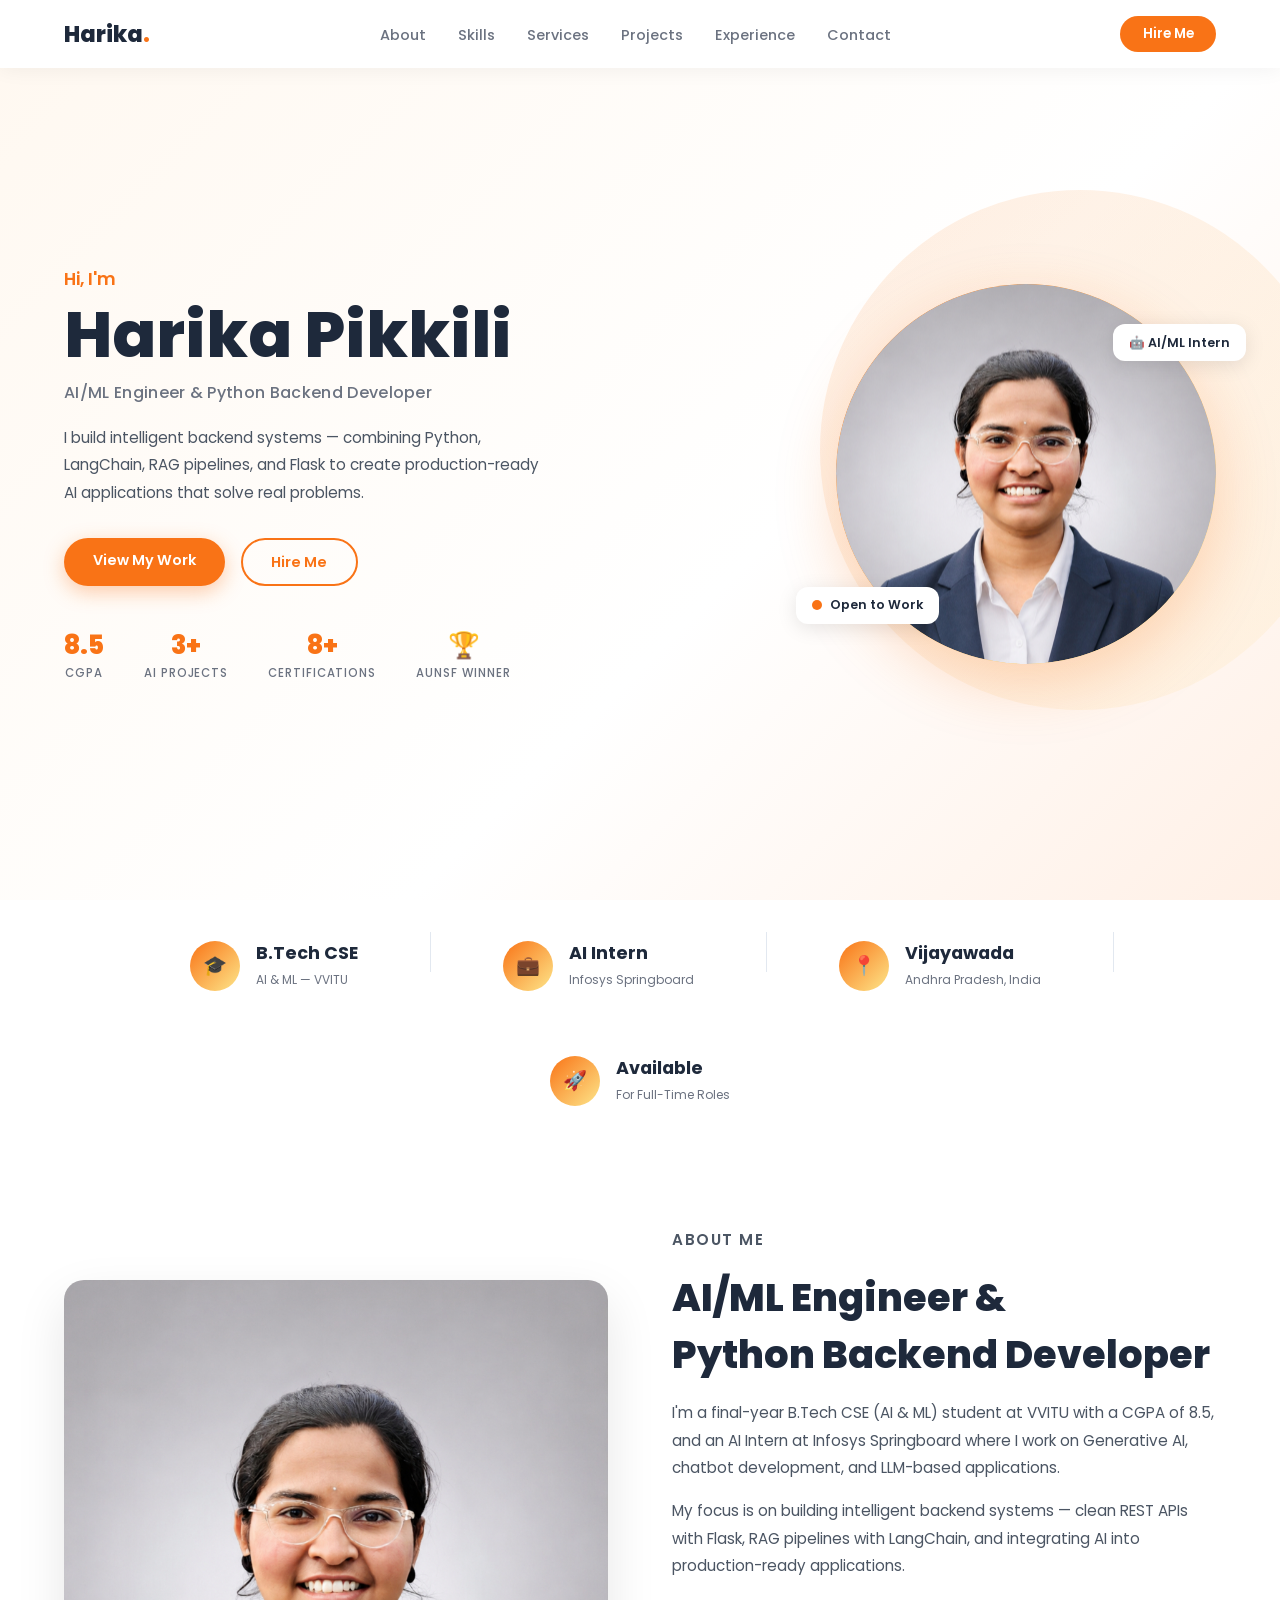
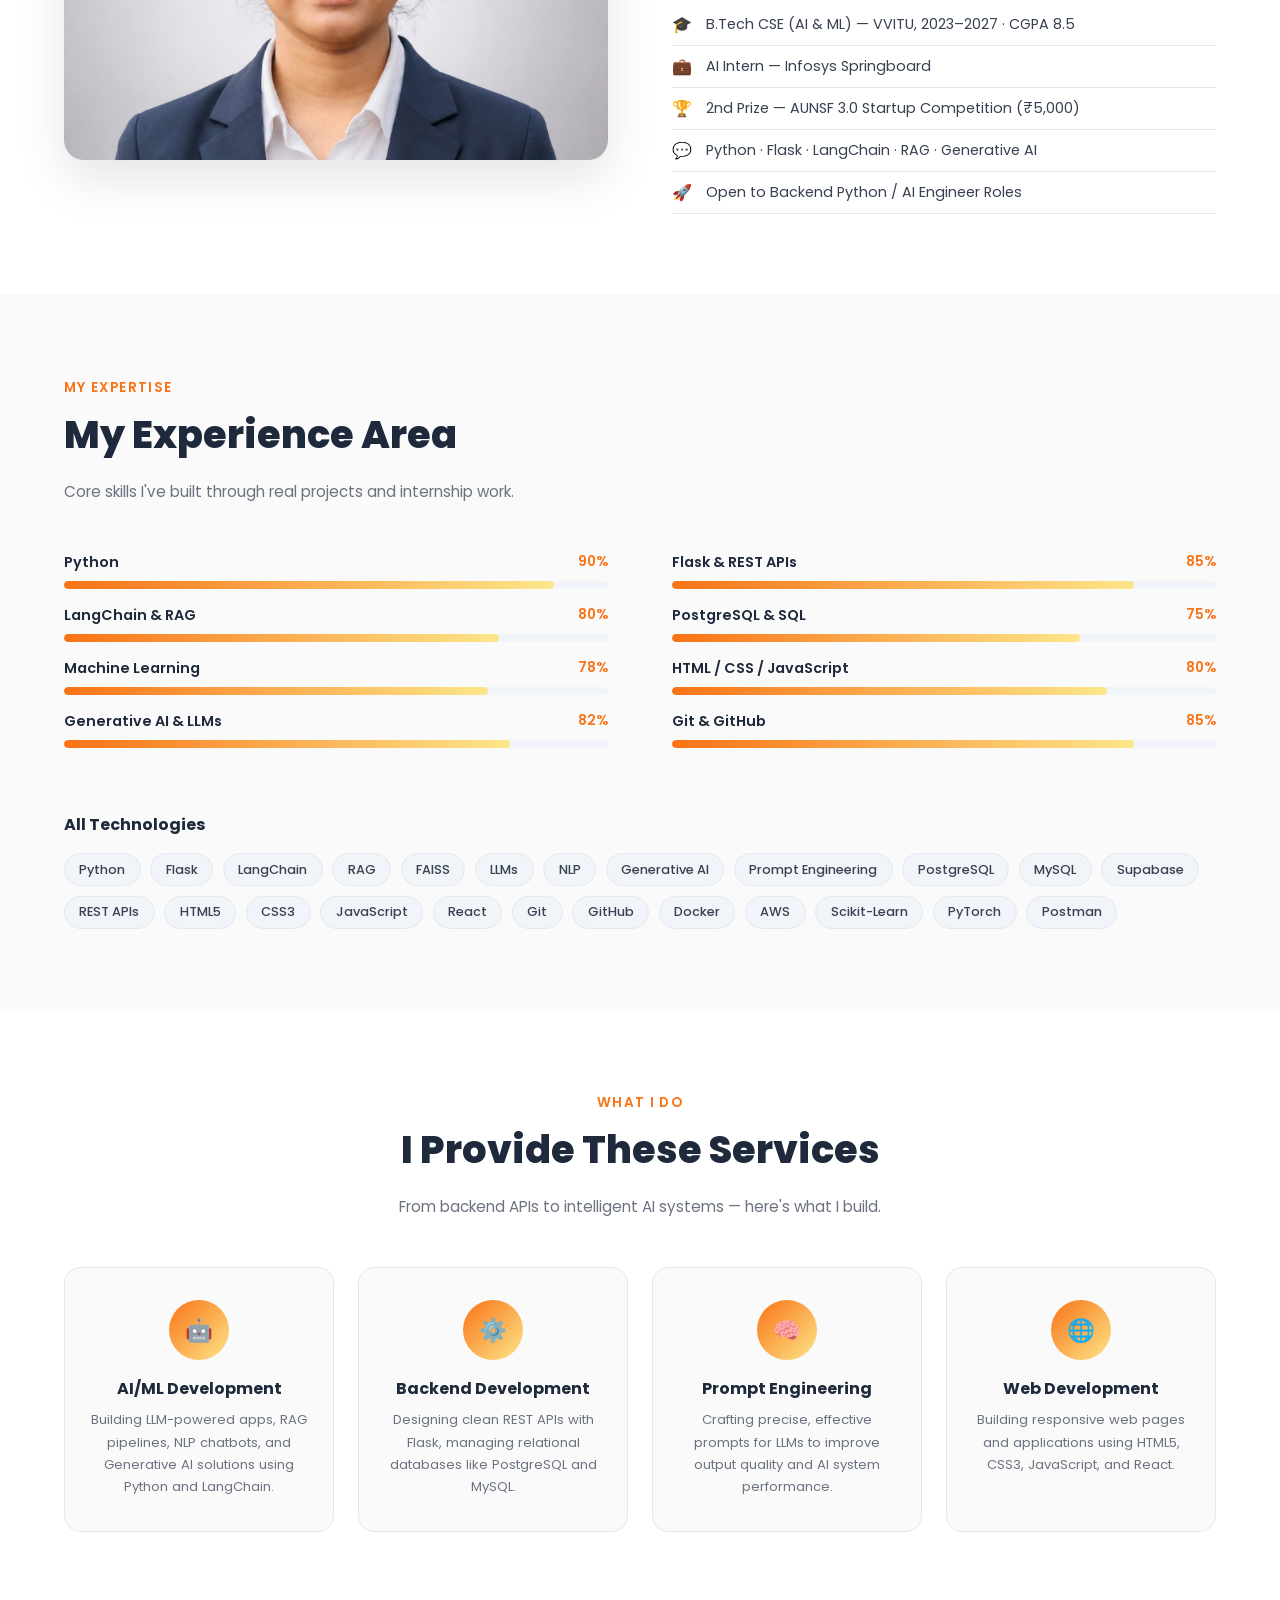
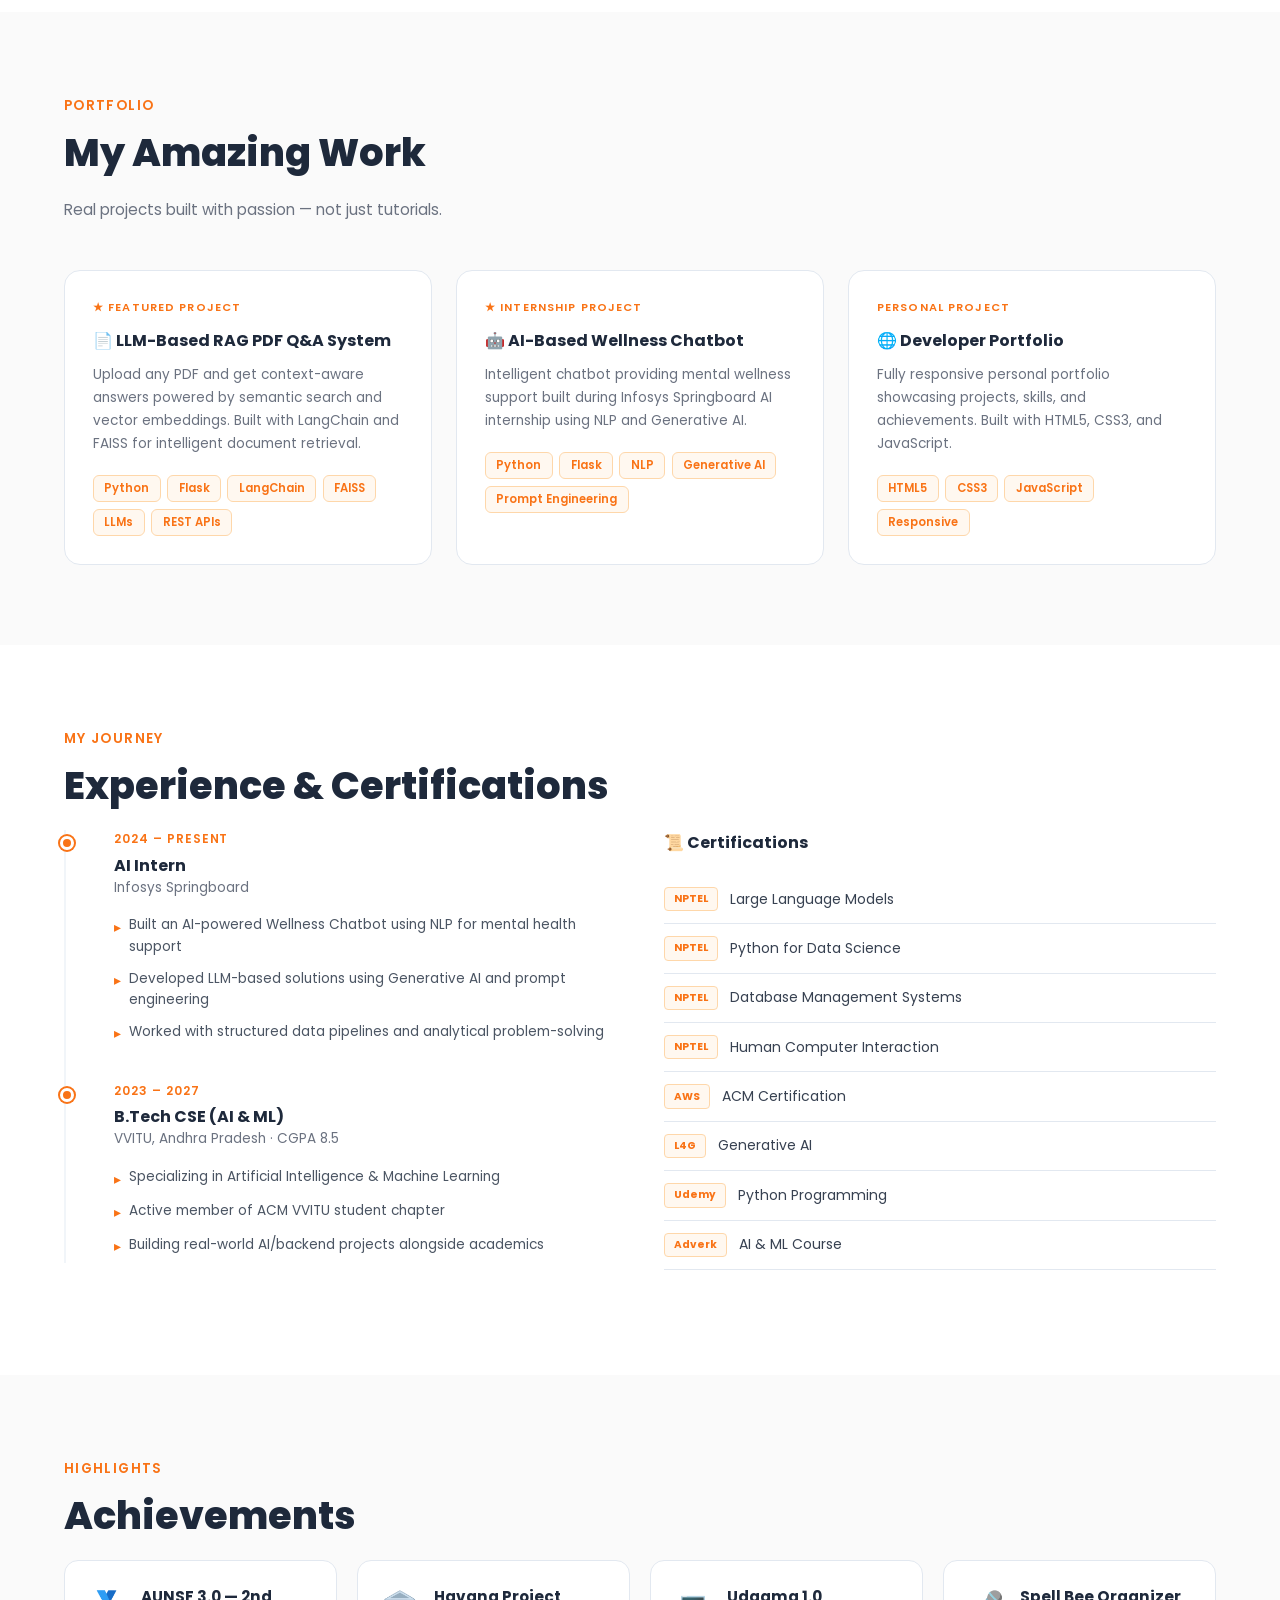
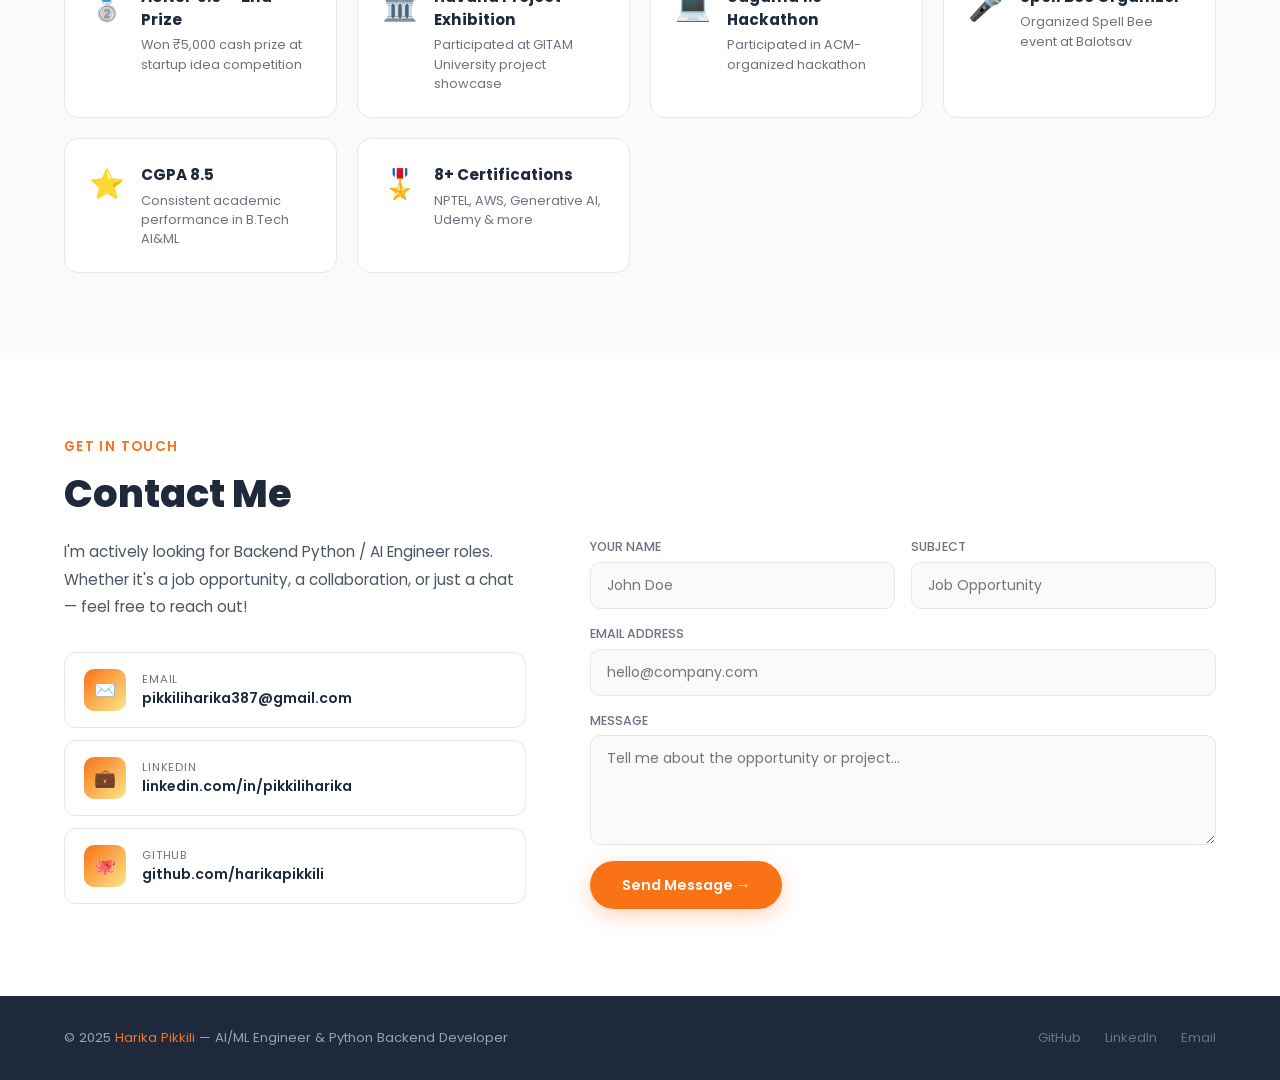
==== commit 06e17e72: "Update print statement from 'Hello' to 'Goodbye'" ====
--- a/index.html
+++ b/index.html
@@ -180,7 +180,7 @@
   border-radius:20px;overflow:hidden;
   box-shadow:0 20px 50px rgba(0,0,0,0.1);
 }
-.about-img-box img{width:100%;display:block;object-fit:cover;object-position:center 15%;}
+.about-img-box img{width:100%;display:block;height:auto;max-height:480px;object-fit:cover;object-position:center 12%;}
 .about-orange-box{
   position:absolute;bottom:-20px;right:-20px;
   width:120px;height:120px;
@@ -398,6 +398,14 @@
   nav .nav-links,.nav-btn{display:none;}
   .stats-bar{gap:1rem;}
   .stats-divider{display:none;}
+  .about-img-wrap{max-width:340px;margin:0 auto;}
+  .about-img-box img{max-height:none;object-fit:cover;object-position:center 8%;}
+  .about-orange-box{width:70px;height:70px;bottom:-14px;right:-14px;}
+}
+@media(max-width:480px){
+  .hero-badge.b1{left:-10px;bottom:10px;font-size:0.7rem;padding:0.5rem 0.8rem;}
+  .hero-badge.b2{right:-10px;top:10px;font-size:0.7rem;padding:0.5rem 0.8rem;}
+  .hero-circle{width:230px;height:230px;}
 }
 </style>
 </head>
@@ -478,7 +486,7 @@
   <div class="about-grid reveal">
     <div class="about-img-wrap">
       <div class="about-img-box">
-        <img src="harika.jpg" alt="Harika Pikkili" style="height:420px;"/>
+        <img src="harika.jpg" alt="Harika Pikkili"/>
       </div>
       <div class="about-orange-box"></div>
     </div>
@@ -728,16 +736,18 @@
         <div><div class="c-label">GitHub</div><div class="c-val">github.com/harikapikkili</div></div>
       </a>
     </div>
-    <div class="contact-form">
+    <form class="contact-form" id="contactForm" action="https://formspree.io/f/xojowvbq" method="POST">
       <div class="form-row">
-        <div class="fg"><label>YOUR NAME</label><input type="text" placeholder="John Doe"/></div>
-        <div class="fg"><label>SUBJECT</label><input type="text" placeholder="Job Opportunity"/></div>
-      </div>
-      <div class="fg"><label>EMAIL ADDRESS</label><input type="email" placeholder="hello@company.com"/></div>
-      <div class="fg"><label>MESSAGE</label><textarea placeholder="Tell me about the opportunity or project..."></textarea></div>
-      <button class="btn-send" onclick="alert('Please reach me directly at pikkiliharika387@gmail.com')">Send Message →</button>
-    </div>
-  </div>
+        <div class="fg"><label>YOUR NAME</label><input type="text" name="name" placeholder="John Doe" required/></div>
+        <div class="fg"><label>SUBJECT</label><input type="text" name="subject" placeholder="Job Opportunity" required/></div>
+      </div>
+      <div class="fg"><label>EMAIL ADDRESS</label><input type="email" name="email" placeholder="hello@company.com" required/></div>
+      <div class="fg"><label>MESSAGE</label><textarea name="message" placeholder="Tell me about the opportunity or project..." required></textarea></div>
+      <button class="btn-send" type="submit" id="sendBtn">Send Message →</button>
+      <p id="formStatus" style="font-size:0.85rem;font-weight:500;display:none;"></p>
+    </form>
+  </div>
+
 </div>
 </section>
 
@@ -780,6 +790,47 @@
     a.classList.toggle('active',a.getAttribute('href')==='#'+cur);
   });
 });
+
+// Contact form -> Formspree
+const contactForm = document.getElementById('contactForm');
+const sendBtn = document.getElementById('sendBtn');
+const formStatus = document.getElementById('formStatus');
+
+contactForm.addEventListener('submit', async (e)=>{
+  e.preventDefault();
+  sendBtn.disabled = true;
+  sendBtn.textContent = 'Sending...';
+  formStatus.style.display = 'none';
+
+  try{
+    const response = await fetch(contactForm.action, {
+      method: 'POST',
+      body: new FormData(contactForm),
+      headers: { 'Accept': 'application/json' }
+    });
+
+    if(response.ok){
+      formStatus.textContent = "Thanks! Your message has been sent — I'll get back to you soon.";
+      formStatus.style.color = '#16a34a';
+      formStatus.style.display = 'block';
+      contactForm.reset();
+    } else {
+      const data = await response.json().catch(()=>null);
+      formStatus.textContent = (data && data.errors && data.errors.length)
+        ? data.errors.map(err=>err.message).join(', ')
+        : 'Something went wrong. Please try again or email me directly.';
+      formStatus.style.color = '#dc2626';
+      formStatus.style.display = 'block';
+    }
+  } catch(err){
+    formStatus.textContent = 'Network error — please try again or email me directly.';
+    formStatus.style.color = '#dc2626';
+    formStatus.style.display = 'block';
+  } finally {
+    sendBtn.disabled = false;
+    sendBtn.textContent = 'Send Message →';
+  }
+});
 </script>
 </body>
 </html>
